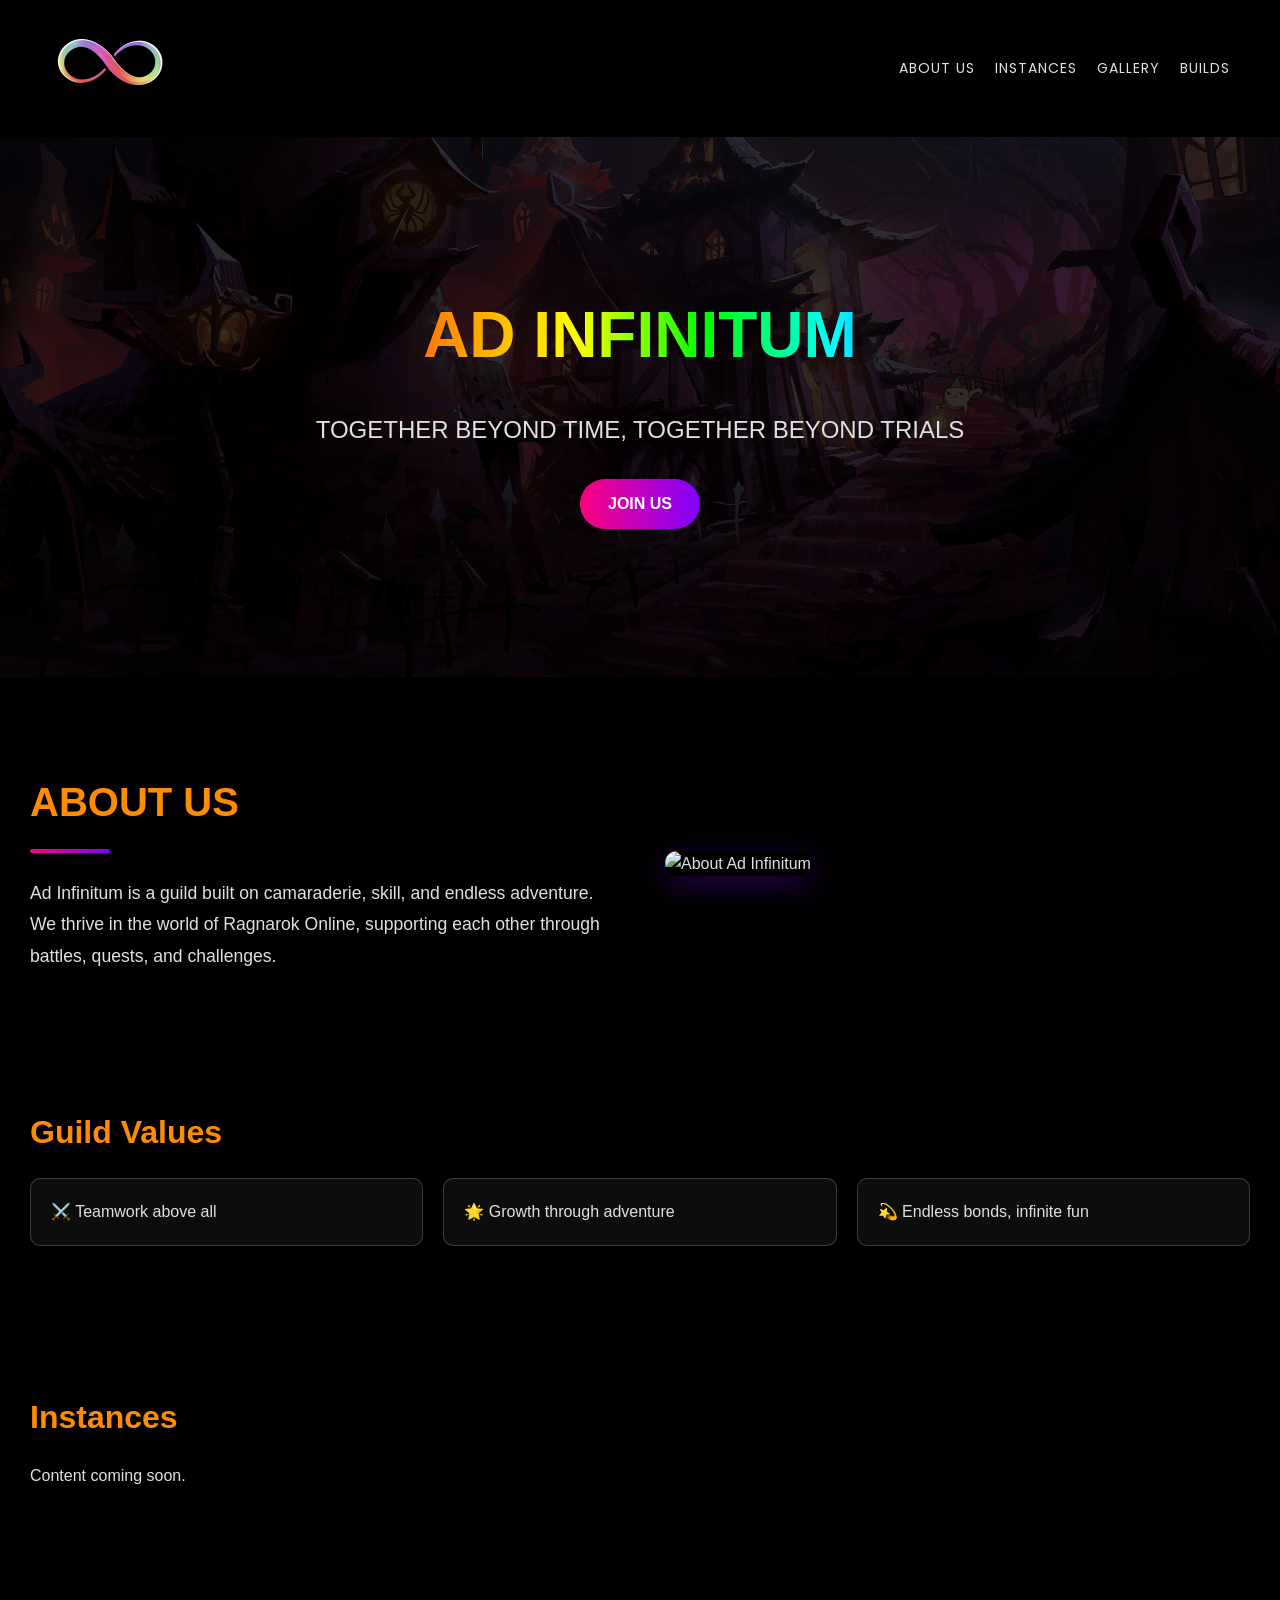
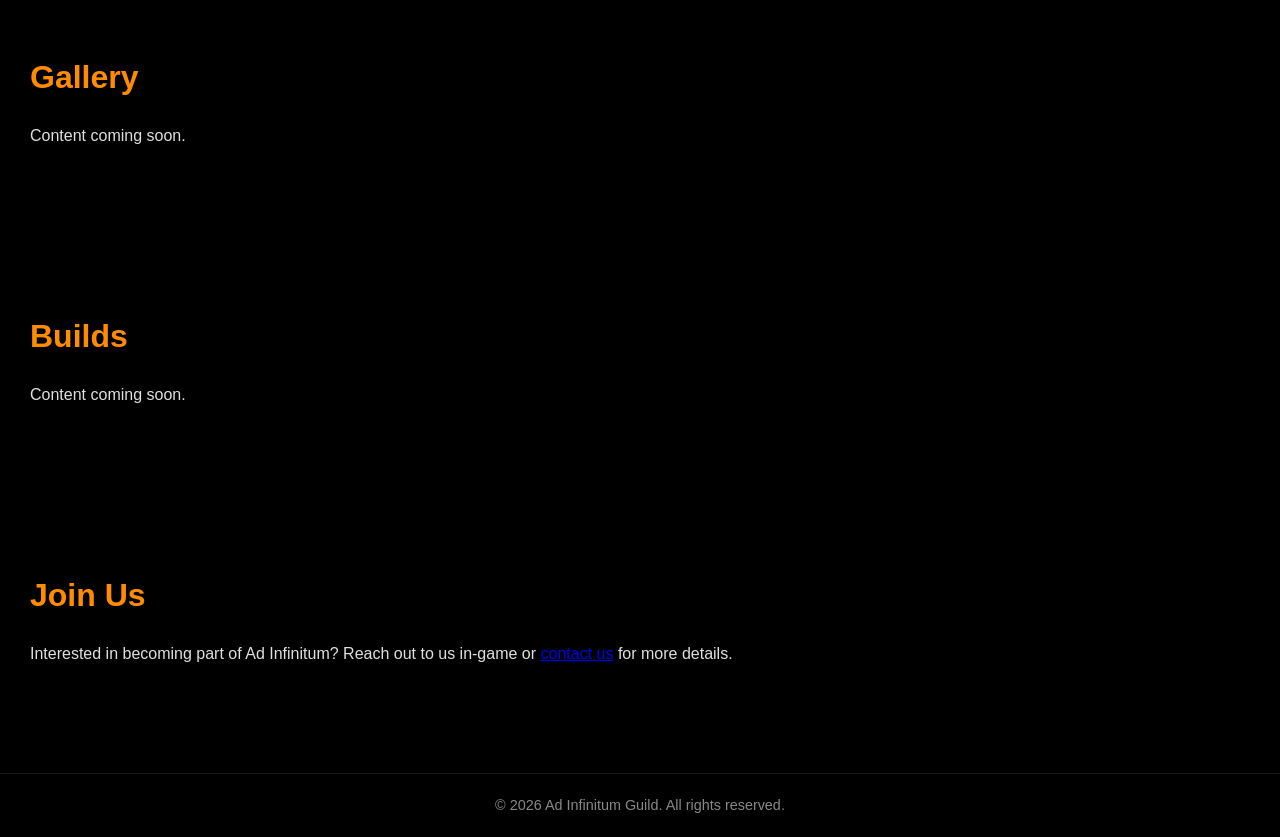
==== index.html @ fc683cec "Initialize Commit" ====
<!DOCTYPE html>
<html lang="en">
<head>
  <meta charset="UTF-8">
  <title>Ad Infinitum Guild</title>
  <link rel="preconnect" href="https://fonts.googleapis.com">
  <link rel="preconnect" href="https://fonts.gstatic.com" crossorigin>
  <link href="https://fonts.googleapis.com/css2?family=Poppins:wght@400;600&display=swap" rel="stylesheet">
  <link rel="stylesheet" href="styles.css">
</head>
<body>
  <!-- Header -->
  <header class="site-header">
    <a href="index.html"><img src="assets/logo.gif" alt="Ad Infinitum Logo" class="header-logo"></a>
    <nav class="main-nav">
      <a href="#about">About Us</a>
      <a href="#instances">Instances</a>
      <a href="#gallery">Gallery</a>
      <a href="#builds">Builds</a>
    </nav>
  </header>

  <!-- Hero Section -->
  <section class="hero">
    <div class="hero-content">
      <h1>Ad Infinitum</h1>
      <p class="tagline">Together Beyond Time, Together Beyond Trials</p>
      <div class="hero-buttons">
        <a href="https://discord.gg/MQvKzYFnny" class="btn primary" target="_blank" rel="noopener noreferrer">JOIN US</a>
      </div>
    </div>
  </section>

  <!-- About Section -->
  <main id="about">
    <section class="about-section">
      <div class="about-content">
        <div class="about-text">
          <h2>About Us</h2>
          <div class="divider"></div>
          <p>
            Ad Infinitum is a guild built on camaraderie, skill, and endless adventure. 
            We thrive in the world of Ragnarok Online, supporting each other through 
            battles, quests, and challenges.
          </p>
        </div>
        <div class="about-image">
          <img src="assets/about.jpg" alt="About Ad Infinitum">
        </div>
      </div>
    </section>

    <!-- Values Section -->
    <section>
      <h2>Guild Values</h2>
      <div class="cards">
        <div class="card">⚔️ Teamwork above all</div>
        <div class="card">🌟 Growth through adventure</div>
        <div class="card">💫 Endless bonds, infinite fun</div>
      </div>
    </section>

    <!-- Instances Section -->
    <section id="instances">
      <h2>Instances</h2>
      <p>Content coming soon.</p>
    </section>

    <!-- Gallery Section -->
    <section id="gallery">
      <h2>Gallery</h2>
      <p>Content coming soon.</p>
    </section>

    <!-- Builds Section -->
    <section id="builds">
      <h2>Builds</h2>
      <p>Content coming soon.</p>
    </section>

    <!-- Join Section -->
    <section id="join">
      <h2>Join Us</h2>
      <p>
        Interested in becoming part of Ad Infinitum? 
        Reach out to us in-game or <a href="#">contact us</a> for more details.
      </p>
    </section>
  </main>

  <!-- Footer -->
  <footer>
    © 2026 Ad Infinitum Guild. All rights reserved.
  </footer>
</body>
</html>
---- styles.css ----
/* Base */
body {
  margin: 0;
  font-family: 'Segoe UI', Roboto, Arial, sans-serif;
  background-color: #000000;
  color: #e0e0e0;
  line-height: 1.6;
}

/* Header */
.site-header {
  background-color: #000000;
  display: flex;
  justify-content: space-between;
  align-items: center;
  padding: 5px 50px;
}

.header-logo {
  width: 120px;
  height: auto;
}

.main-nav {
  display: flex;
  gap: 20px;
}

.main-nav a {
  color: #e0e0e0;
  text-decoration: none;
  font-size: 14px;
  font-family: 'Poppins', sans-serif;
  text-transform: uppercase;
  letter-spacing: 1px;
}

.main-nav a:hover {
  color: #ffd700;
}

/* Hero Section */
.hero {
  position: relative;
  width: 100%;
  height: 60vh; /* full screen height */
  background: url('assets/hero-bg.jpg') no-repeat center center/cover; /* replace with your image */
  display: flex;
  align-items: center;
  justify-content: center;
  text-align: center;
  overflow: hidden;
}

/* Overlay with opacity */
.hero::before {
  content: "";
  position: absolute;
  inset: 0;
  background: rgba(0, 0, 0, 0.8); /* black overlay with 60% opacity */
  z-index: 0;;
}

.hero-content {
  position: relative;
  z-index: 1; /* ensures text sits above overlay */
  color: #fff;
}

.hero h1 {
  font-size: 4em;
  background: linear-gradient(90deg, #ff0080, #ff8c00, #ffff00, #00ff00, #00ffff, #8000ff);
  background-clip: text;
  -webkit-background-clip: text;
  -webkit-text-fill-color: transparent;
  color: transparent;
  margin: 0 0 20px;
  text-transform: uppercase;
}

.tagline {
  font-size: 1.5em;
  margin-bottom: 30px;
  text-transform: uppercase;
  color: #e0e0e0;
}

/* Hero Buttons */
.hero-buttons {
  display: flex;
  gap: 20px;
  justify-content: center;
}

.btn {
  padding: 12px 28px;
  border-radius: 30px;
  text-decoration: none;
  font-weight: bold;
  transition: transform 0.2s ease, box-shadow 0.2s ease;
}

.btn.primary {
  background: linear-gradient(90deg, #ff0080, #8000ff);
  color: #fff;
}

.btn.secondary {
  background: rgba(255,255,255,0.1);
  border: 1px solid rgba(255,255,255,0.3);
  color: #fff;
}

.btn:hover {
  transform: translateY(-3px);
  box-shadow: 0 6px 20px rgba(128,0,255,0.5);
}


.btn {
  padding: 12px 28px;
  border-radius: 30px;
  text-decoration: none;
  font-weight: bold;
  transition: transform 0.2s ease, box-shadow 0.2s ease;
}

.btn.primary {
  background: linear-gradient(90deg, #ff0080, #8000ff);
  color: #fff;
}

.btn.secondary {
  background: rgba(255,255,255,0.1);
  border: 1px solid rgba(255,255,255,0.3);
  color: #fff;
}

.btn:hover {
  transform: translateY(-3px);
  box-shadow: 0 6px 20px rgba(128,0,255,0.5);
}

/* Sections */
main section {
  max-width: 1400px;
  margin: 60px auto;
  padding: 30px;
}

h2 {
  font-size: 2em;
  margin-bottom: 20px;
  color: #ff8c00;
}

/* About Section - Two Column Layout */
.about-section {
  max-width: 1400px;
  margin: 60px auto;
  padding: 0 30px;
}

.about-content {
  display: flex;
  align-items: center;
  gap: 50px;
}

.about-text {
  flex: 1;
}

.about-text h2 {
  font-size: 2.5em;
  margin-bottom: 15px;
  color: #ff8c00;
  text-transform: uppercase;
}

.divider {
  width: 80px;
  height: 4px;
  background: linear-gradient(90deg, #ff0080, #8000ff);
  margin-bottom: 25px;
  border-radius: 2px;
}

.about-text p {
  font-size: 1.1em;
  line-height: 1.8;
  color: #e0e0e0;
}

.about-image {
  flex: 1;
}

.about-image img {
  width: 100%;
  border-radius: 12px;
  box-shadow: 0 8px 30px rgba(128, 0, 255, 0.3);
}

/* Cards */
.cards {
  display: flex;
  gap: 20px;
  flex-wrap: wrap;
  justify-content: center;
}

.card {
  flex: 1 1 250px;
  background: rgba(255, 255, 255, 0.05);
  padding: 20px;
  border-radius: 10px;
  border: 1px solid rgba(255,255,255,0.2);
  backdrop-filter: blur(8px);
  -webkit-backdrop-filter: blur(8px);
  transition: transform 0.2s ease, background-color 0.2s ease;
}

.card:hover {
  transform: translateY(-5px);
  background: rgba(255,255,255,0.1);
}

/* Footer */
footer {
  text-align: center;
  padding: 20px;
  font-size: 0.9em;
  color: #888;
  background-color: #000000;
  border-top: 1px solid rgba(255,255,255,0.1);
}
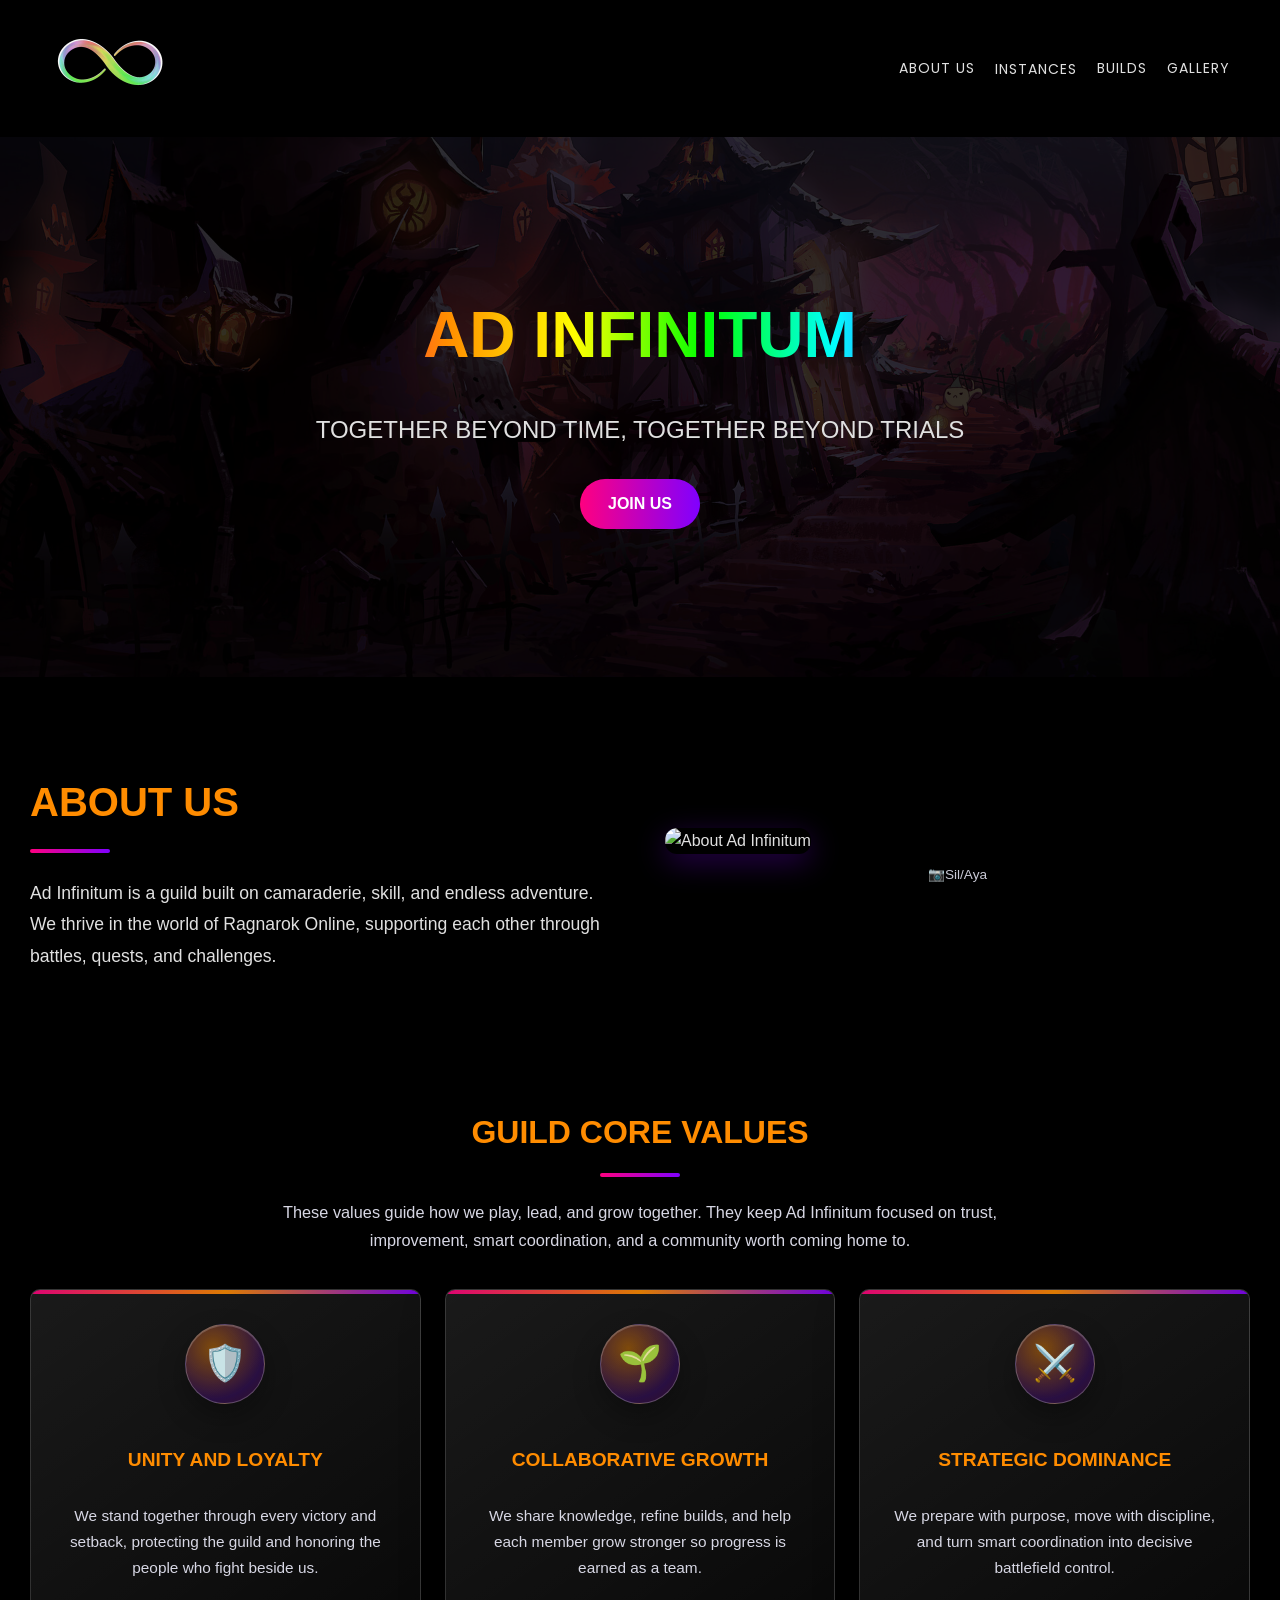
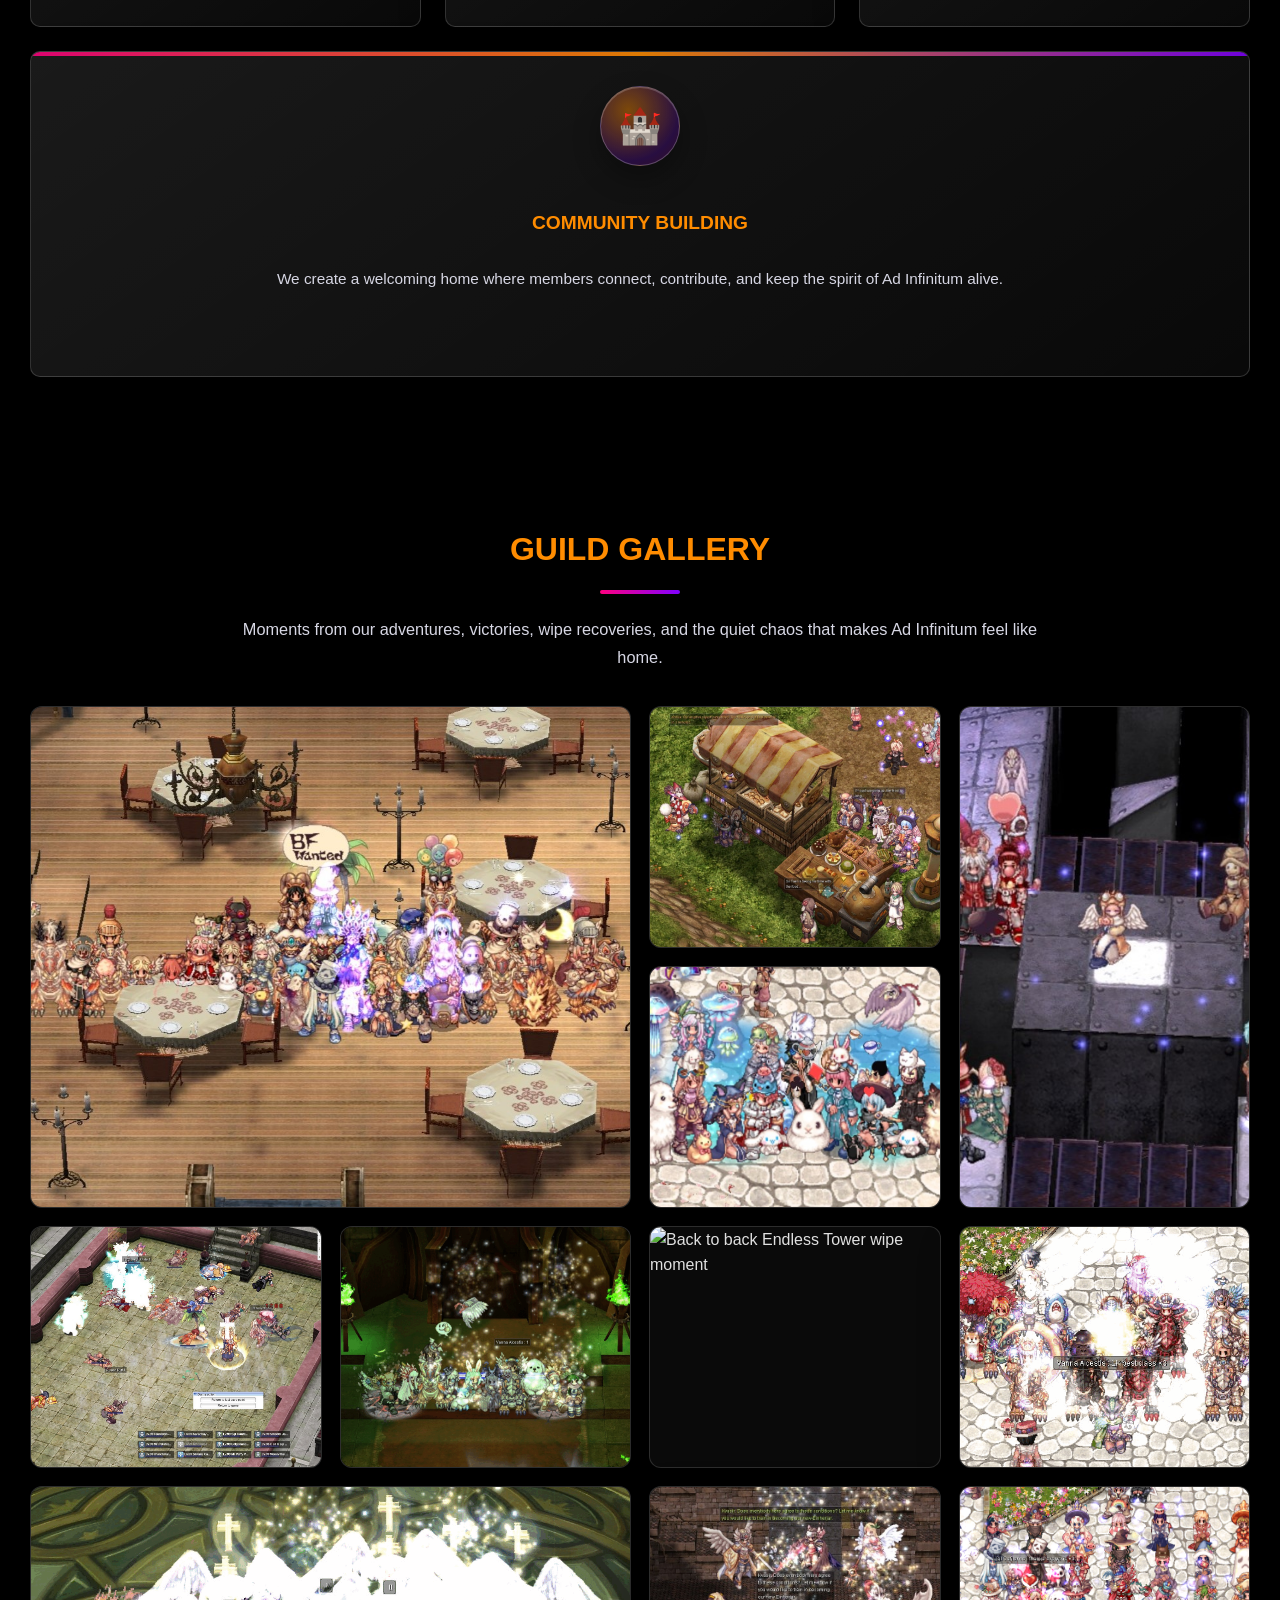
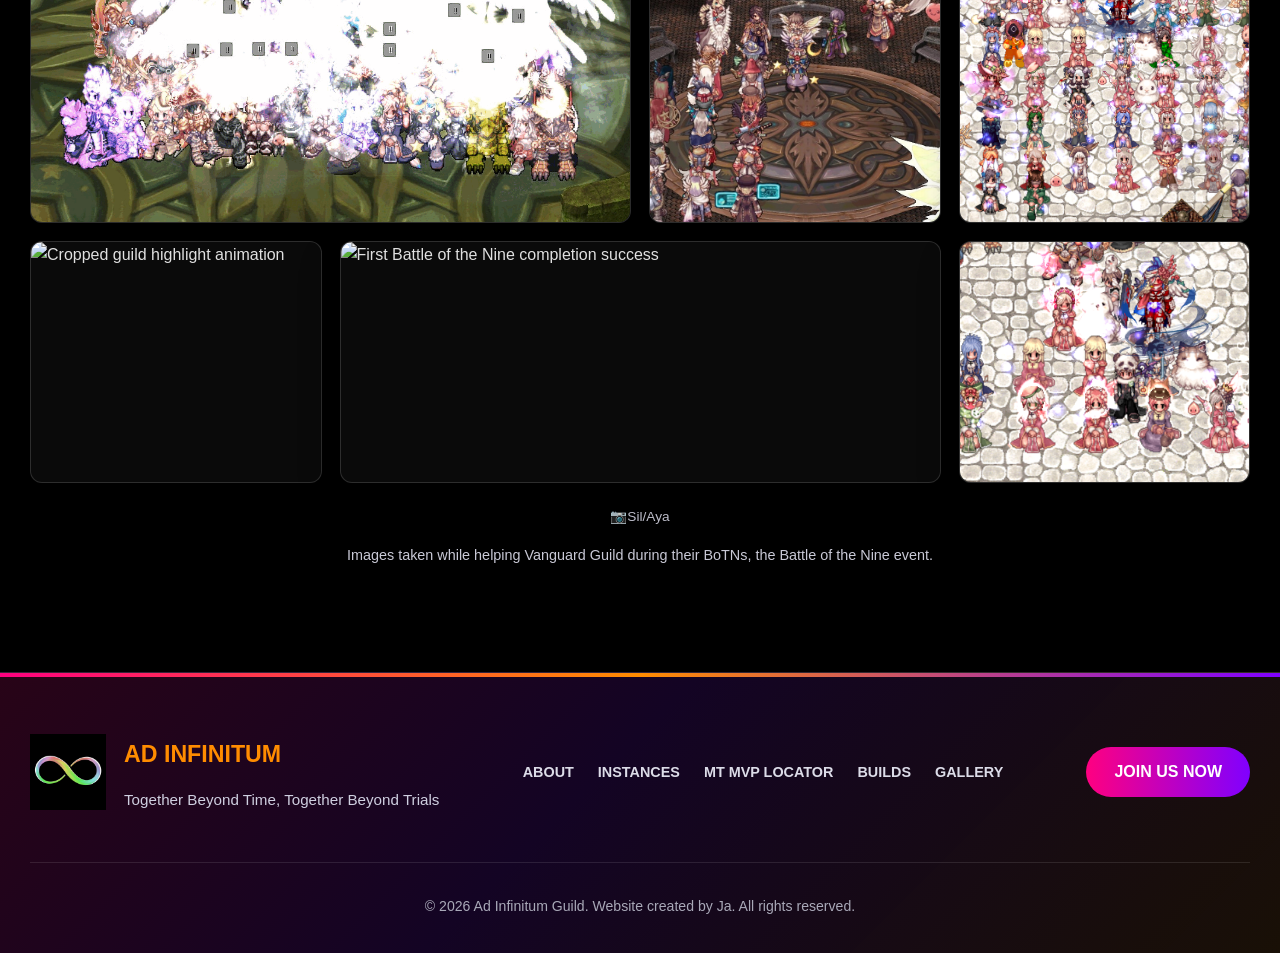
==== commit 3f67d924: "Add Mystic Tower MVP Locator page and enhance navigation styles - Created a new HTML file for the My" ====
--- a/index.html
+++ b/index.html
@@ -14,9 +14,14 @@
     <a href="index.html"><img src="assets/logo.gif" alt="Ad Infinitum Logo" class="header-logo"></a>
     <nav class="main-nav">
       <a href="#about">About Us</a>
-      <a href="#instances">Instances</a>
+      <div class="nav-dropdown">
+        <a href="instances.html">Instances</a>
+        <div class="submenu">
+          <a href="mt-mvp-locator.html">MT MVP Locator</a>
+        </div>
+      </div>
+      <a href="builds.html">Builds</a>
       <a href="#gallery">Gallery</a>
-      <a href="#builds">Builds</a>
     </nav>
   </header>
 
@@ -45,52 +50,196 @@
           </p>
         </div>
         <div class="about-image">
-          <img src="assets/about.jpg" alt="About Ad Infinitum">
+          <img src="assets/about-img.gif" alt="About Ad Infinitum">
+          <p class="about-credit">📷Sil/Aya</p>
         </div>
       </div>
     </section>
 
     <!-- Values Section -->
-    <section>
-      <h2>Guild Values</h2>
-      <div class="cards">
-        <div class="card">⚔️ Teamwork above all</div>
-        <div class="card">🌟 Growth through adventure</div>
-        <div class="card">💫 Endless bonds, infinite fun</div>
+    <section class="values-section">
+      <h2>Guild Core Values</h2>
+      <div class="divider values-divider"></div>
+      <p class="values-intro">
+        These values guide how we play, lead, and grow together. They keep Ad Infinitum focused on trust, improvement, smart coordination, and a community worth coming home to.
+      </p>
+      <div class="cards value-cards">
+        <article class="card value-card">
+          <div class="value-icon" aria-hidden="true">🛡️</div>
+          <h3>Unity and Loyalty</h3>
+          <p>We stand together through every victory and setback, protecting the guild and honoring the people who fight beside us.</p>
+        </article>
+        <article class="card value-card">
+          <div class="value-icon" aria-hidden="true">🌱</div>
+          <h3>Collaborative Growth</h3>
+          <p>We share knowledge, refine builds, and help each member grow stronger so progress is earned as a team.</p>
+        </article>
+        <article class="card value-card">
+          <div class="value-icon" aria-hidden="true">⚔️</div>
+          <h3>Strategic Dominance</h3>
+          <p>We prepare with purpose, move with discipline, and turn smart coordination into decisive battlefield control.</p>
+        </article>
+        <article class="card value-card">
+          <div class="value-icon" aria-hidden="true">🏰</div>
+          <h3>Community Building</h3>
+          <p>We create a welcoming home where members connect, contribute, and keep the spirit of Ad Infinitum alive.</p>
+        </article>
       </div>
     </section>
 
-    <!-- Instances Section -->
-    <section id="instances">
-      <h2>Instances</h2>
-      <p>Content coming soon.</p>
-    </section>
-
     <!-- Gallery Section -->
-    <section id="gallery">
-      <h2>Gallery</h2>
-      <p>Content coming soon.</p>
-    </section>
-
-    <!-- Builds Section -->
-    <section id="builds">
-      <h2>Builds</h2>
-      <p>Content coming soon.</p>
-    </section>
-
-    <!-- Join Section -->
-    <section id="join">
-      <h2>Join Us</h2>
-      <p>
-        Interested in becoming part of Ad Infinitum? 
-        Reach out to us in-game or <a href="#">contact us</a> for more details.
-      </p>
+    <section id="gallery" class="gallery-section">
+      <div class="gallery-header">
+        <h2>Guild Gallery</h2>
+        <div class="divider gallery-divider"></div>
+        <p>
+          Moments from our adventures, victories, wipe recoveries, and the quiet chaos that makes Ad Infinitum feel like home.
+        </p>
+      </div>
+
+      <div class="gallery-grid">
+        <figure class="gallery-item gallery-featured">
+          <img src="assets/gallery/Vanguard_Oblivion_Gauntlet_16_Aug_2025.jpg" alt="Ad Infinitum members gathered for Vanguard Oblivion Gauntlet">
+        </figure>
+        <figure class="gallery-item">
+          <img src="assets/gallery/shady_bets_with_cow.jpg" alt="Guild members making shady bets with a cow">
+        </figure>
+        <figure class="gallery-item gallery-tall">
+          <img src="assets/gallery/screenTalonTales7008_the_calm_before_the_storm.jpg" alt="The calm before the storm guild moment">
+        </figure>
+        <figure class="gallery-item">
+          <img src="assets/gallery/Leaf_floof_parade.jpg" alt="Leaf floof parade with guild members">
+        </figure>
+        <figure class="gallery-item">
+          <img src="assets/gallery/Last_HP_standing.jpg" alt="Last high priest standing after battle">
+        </figure>
+        <figure class="gallery-item">
+          <img src="assets/gallery/Chris_Wipe_ET_LK_SG_final.gif" alt="Endless Tower wipe recovery moment">
+        </figure>
+        <figure class="gallery-item">
+          <img src="assets/gallery/Chris_Wipe_ET_b2b_Athy.gif" alt="Back to back Endless Tower wipe moment">
+        </figure>
+        <figure class="gallery-item gallery-wide">
+          <img src="assets/gallery/BOTN_WoV_Kara_Sep_2025.gif" alt="Battle of the Nine and War of Valkyrie guild highlight">
+        </figure>
+        <figure class="gallery-item">
+          <img src="assets/gallery/5th_part_LK_best_class_pront_last_part.gif" alt="Lord Knight guild highlight in Prontera">
+        </figure>
+        <figure class="gallery-item">
+          <img src="assets/gallery/2nd_BoV_Ceremony.jpg" alt="Second Battle of Valkyrie ceremony">
+        </figure>
+        <figure class="gallery-item">
+          <img src="assets/gallery/20.png" alt="Guild screenshot from the gallery">
+        </figure>
+        <figure class="gallery-item">
+          <img src="assets/gallery/1_cropped_further.gif" alt="Cropped guild highlight animation">
+        </figure>
+        <figure class="gallery-item gallery-wide">
+          <img src="assets/gallery/1st_BOTN_2_cropped_completion_success_optimized.gif" alt="First Battle of the Nine completion success">
+        </figure>
+        <figure class="gallery-item">
+          <img src="assets/gallery/1.png" alt="Guild screenshot from Ad Infinitum">
+        </figure>
+      </div>
+      <div class="gallery-credit">
+        <p>📷Sil/Aya</p>
+        <p>Images taken while helping Vanguard Guild during their BoTNs, the Battle of the Nine event.</p>
+      </div>
     </section>
   </main>
 
   <!-- Footer -->
-  <footer>
-    © 2026 Ad Infinitum Guild. All rights reserved.
+  <footer class="site-footer">
+    <div class="footer-content">
+      <div class="footer-brand">
+        <img src="assets/logo.gif" alt="Ad Infinitum Logo" class="footer-logo">
+        <div>
+          <h2>Ad Infinitum</h2>
+          <p>Together Beyond Time, Together Beyond Trials</p>
+        </div>
+      </div>
+
+      <nav class="footer-nav" aria-label="Footer navigation">
+        <a href="#about">About</a>
+        <a href="instances.html">Instances</a>
+        <a href="mt-mvp-locator.html">MT MVP Locator</a>
+        <a href="builds.html">Builds</a>
+        <a href="#gallery">Gallery</a>
+      </nav>
+
+      <a href="https://discord.gg/MQvKzYFnny" class="btn primary footer-cta" target="_blank" rel="noopener noreferrer">JOIN US NOW</a>
+    </div>
+
+    <div class="footer-bottom">
+      <p>© 2026 Ad Infinitum Guild. Website created by Ja. All rights reserved.</p>
+    </div>
   </footer>
+
+  <div class="lightbox" id="gallery-lightbox" aria-hidden="true" aria-modal="true" role="dialog" aria-label="Gallery image preview">
+    <button class="lightbox-close" type="button" aria-label="Close image preview">&times;</button>
+    <div class="lightbox-content">
+      <img src="" alt="" class="lightbox-image">
+      <p class="lightbox-caption"></p>
+    </div>
+  </div>
+
+  <script>
+    const galleryItems = document.querySelectorAll('.gallery-item');
+    const lightbox = document.querySelector('#gallery-lightbox');
+    const lightboxImage = lightbox.querySelector('.lightbox-image');
+    const lightboxCaption = lightbox.querySelector('.lightbox-caption');
+    const lightboxClose = lightbox.querySelector('.lightbox-close');
+    let activeGalleryItem = null;
+
+    function openLightbox(image, item) {
+      activeGalleryItem = item;
+      lightboxImage.src = image.src;
+      lightboxImage.alt = image.alt;
+      lightboxCaption.textContent = image.alt;
+      lightbox.classList.add('is-open');
+      lightbox.setAttribute('aria-hidden', 'false');
+      document.body.classList.add('lightbox-open');
+      lightboxClose.focus();
+    }
+
+    function closeLightbox() {
+      lightbox.classList.remove('is-open');
+      lightbox.setAttribute('aria-hidden', 'true');
+      document.body.classList.remove('lightbox-open');
+      lightboxImage.src = '';
+      lightboxCaption.textContent = '';
+      if (activeGalleryItem) {
+        activeGalleryItem.focus();
+      }
+    }
+
+    galleryItems.forEach((item) => {
+      const image = item.querySelector('img');
+      item.setAttribute('tabindex', '0');
+      item.setAttribute('role', 'button');
+      item.setAttribute('aria-label', `Open image preview: ${image.alt}`);
+
+      item.addEventListener('click', () => openLightbox(image, item));
+      item.addEventListener('keydown', (event) => {
+        if (event.key === 'Enter' || event.key === ' ') {
+          event.preventDefault();
+          openLightbox(image, item);
+        }
+      });
+    });
+
+    lightboxClose.addEventListener('click', closeLightbox);
+    lightbox.addEventListener('click', (event) => {
+      if (event.target === lightbox) {
+        closeLightbox();
+      }
+    });
+
+    document.addEventListener('keydown', (event) => {
+      if (event.key === 'Escape' && lightbox.classList.contains('is-open')) {
+        closeLightbox();
+      }
+    });
+  </script>
 </body>
 </html>
--- a/styles.css
+++ b/styles.css
@@ -23,6 +23,7 @@
 
 .main-nav {
   display: flex;
+  align-items: center;
   gap: 20px;
 }
 
@@ -37,6 +38,46 @@
 
 .main-nav a:hover {
   color: #ffd700;
+}
+
+.nav-dropdown {
+  position: relative;
+  padding: 18px 0;
+}
+
+.submenu {
+  position: absolute;
+  top: 100%;
+  left: 50%;
+  z-index: 10;
+  min-width: 210px;
+  padding: 10px;
+  border: 1px solid rgba(255, 255, 255, 0.14);
+  border-radius: 10px;
+  background: rgba(5, 5, 8, 0.95);
+  box-shadow: 0 18px 45px rgba(0, 0, 0, 0.42);
+  opacity: 0;
+  pointer-events: none;
+  transform: translate(-50%, 8px);
+  transition: opacity 0.2s ease, transform 0.2s ease;
+}
+
+.submenu a {
+  display: block;
+  padding: 10px 12px;
+  border-radius: 8px;
+  white-space: nowrap;
+}
+
+.submenu a:hover {
+  background: rgba(255, 255, 255, 0.08);
+}
+
+.nav-dropdown:hover .submenu,
+.nav-dropdown:focus-within .submenu {
+  opacity: 1;
+  pointer-events: auto;
+  transform: translate(-50%, 0);
 }
 
 /* Hero Section */
@@ -200,6 +241,13 @@
   width: 100%;
   border-radius: 12px;
   box-shadow: 0 8px 30px rgba(128, 0, 255, 0.3);
+}
+
+.about-credit {
+  margin-top: 10px;
+  color: #c9c9d6;
+  font-size: 0.85em;
+  text-align: center;
 }
 
 /* Cards */
@@ -226,12 +274,917 @@
   background: rgba(255,255,255,0.1);
 }
 
+.values-section h2 {
+  margin-bottom: 15px;
+  text-align: center;
+  text-transform: uppercase;
+}
+
+.values-divider {
+  margin: 0 auto 22px;
+}
+
+.values-intro {
+  max-width: 760px;
+  margin: 0 auto 34px;
+  color: #d7d7e4;
+  font-size: 1.02em;
+  line-height: 1.7;
+  text-align: center;
+}
+
+.value-cards {
+  align-items: stretch;
+  gap: 24px;
+}
+
+.value-card {
+  position: relative;
+  overflow: hidden;
+  display: flex;
+  flex-direction: column;
+  align-items: center;
+  flex: 1 1 260px;
+  min-height: 260px;
+  padding: 34px 26px 30px;
+  text-align: center;
+  background: linear-gradient(145deg, rgba(255, 255, 255, 0.1), rgba(255, 255, 255, 0.035));
+  border-color: rgba(255, 255, 255, 0.16);
+  box-shadow: 0 18px 45px rgba(0, 0, 0, 0.26);
+}
+
+.value-card::before {
+  content: "";
+  position: absolute;
+  inset: 0 0 auto;
+  height: 4px;
+  background: linear-gradient(90deg, #ff0080, #ff8c00, #8000ff);
+  opacity: 0.85;
+}
+
+.value-card:hover {
+  border-color: rgba(255, 140, 0, 0.4);
+  box-shadow: 0 24px 55px rgba(128, 0, 255, 0.22);
+}
+
+.value-icon {
+  display: grid;
+  place-items: center;
+  width: 78px;
+  height: 78px;
+  margin-bottom: 22px;
+  border-radius: 50%;
+  background: radial-gradient(circle at 35% 30%, rgba(255, 140, 0, 0.45), rgba(128, 0, 255, 0.2) 68%, rgba(255, 0, 128, 0.14));
+  border: 1px solid rgba(255, 255, 255, 0.24);
+  box-shadow: 0 12px 28px rgba(0, 0, 0, 0.32), inset 0 1px 0 rgba(255, 255, 255, 0.18);
+  font-size: 2.2em;
+}
+
+.value-card h3 {
+  margin-bottom: 12px;
+  color: #ff8c00;
+  font-size: 1.2em;
+  letter-spacing: 0;
+  text-transform: uppercase;
+}
+
+.value-card p {
+  color: #d7d7e4;
+  font-size: 0.96em;
+  line-height: 1.7;
+}
+
+/* Interior Pages */
+.page-hero {
+  position: relative;
+  min-height: 44vh;
+  display: flex;
+  align-items: center;
+  justify-content: center;
+  padding: 120px 30px 70px;
+  overflow: hidden;
+  text-align: center;
+  background:
+    linear-gradient(rgba(0, 0, 0, 0.72), rgba(0, 0, 0, 0.82)),
+    url('assets/hero-bg.jpg') no-repeat center center/cover;
+}
+
+.page-hero-content {
+  position: relative;
+  z-index: 1;
+  max-width: 850px;
+}
+
+.page-hero h1 {
+  margin-bottom: 16px;
+  background: linear-gradient(90deg, #ff0080, #ff8c00, #8000ff);
+  background-clip: text;
+  -webkit-background-clip: text;
+  -webkit-text-fill-color: transparent;
+  color: transparent;
+  font-size: 3.5em;
+  text-transform: uppercase;
+}
+
+.page-hero p {
+  color: #e0e0e0;
+  font-size: 1.15em;
+  line-height: 1.7;
+}
+
+.compact-hero {
+  min-height: 22vh;
+  padding: 76px 30px 34px;
+}
+
+.compact-hero h1 {
+  font-size: 2.45em;
+}
+
+.page-section {
+  max-width: 1400px;
+  margin: 60px auto;
+  padding: 30px;
+}
+
+.section-heading {
+  max-width: 760px;
+  margin: 0 auto 34px;
+  text-align: center;
+}
+
+.section-heading h2 {
+  margin-bottom: 15px;
+  text-transform: uppercase;
+}
+
+.section-heading .divider {
+  margin: 0 auto 22px;
+}
+
+.section-heading p {
+  color: #d7d7e4;
+  font-size: 1.02em;
+  line-height: 1.7;
+}
+
+.feature-grid {
+  display: grid;
+  grid-template-columns: repeat(auto-fit, minmax(260px, 1fr));
+  gap: 24px;
+}
+
+.feature-card {
+  position: relative;
+  overflow: hidden;
+  min-height: 260px;
+  padding: 30px;
+  border: 1px solid rgba(255, 255, 255, 0.16);
+  border-radius: 12px;
+  background: linear-gradient(145deg, rgba(255, 255, 255, 0.1), rgba(255, 255, 255, 0.035));
+  box-shadow: 0 18px 45px rgba(0, 0, 0, 0.26);
+}
+
+.feature-card::before {
+  content: "";
+  position: absolute;
+  inset: 0 0 auto;
+  height: 4px;
+  background: linear-gradient(90deg, #ff0080, #ff8c00, #8000ff);
+}
+
+.feature-card h3 {
+  margin: 20px 0 12px;
+  color: #ff8c00;
+  font-size: 1.2em;
+  text-transform: uppercase;
+}
+
+.feature-card p {
+  color: #d7d7e4;
+  line-height: 1.7;
+}
+
+.feature-icon {
+  display: grid;
+  place-items: center;
+  width: 68px;
+  height: 68px;
+  border-radius: 50%;
+  background: radial-gradient(circle at 35% 30%, rgba(255, 140, 0, 0.45), rgba(128, 0, 255, 0.2) 68%, rgba(255, 0, 128, 0.14));
+  border: 1px solid rgba(255, 255, 255, 0.22);
+  font-size: 2em;
+}
+
+.instance-grid {
+  grid-template-columns: repeat(4, minmax(0, 1fr));
+}
+
+.instance-card {
+  min-height: 240px;
+}
+
+.instance-art {
+  display: grid;
+  place-items: center;
+  width: 100%;
+  min-height: 118px;
+  margin-bottom: 22px;
+  border-radius: 10px;
+  background:
+    radial-gradient(circle at 50% 28%, rgba(255, 140, 0, 0.2), transparent 42%),
+    linear-gradient(145deg, rgba(255, 255, 255, 0.08), rgba(255, 255, 255, 0.025));
+  border: 1px solid rgba(255, 255, 255, 0.14);
+}
+
+.instance-art img {
+  max-width: 112px;
+  max-height: 98px;
+  object-fit: contain;
+  image-rendering: auto;
+  filter: drop-shadow(0 14px 18px rgba(0, 0, 0, 0.48));
+}
+
+.instance-card .page-cta {
+  margin-top: 22px;
+  text-align: left;
+}
+
+.tool-panel {
+  display: grid;
+  grid-template-columns: minmax(0, 1.1fr) minmax(280px, 0.9fr);
+  gap: 28px;
+  align-items: stretch;
+}
+
+.locator-board,
+.locator-notes {
+  border: 1px solid rgba(255, 255, 255, 0.16);
+  border-radius: 12px;
+  background: linear-gradient(145deg, rgba(255, 255, 255, 0.1), rgba(255, 255, 255, 0.035));
+  box-shadow: 0 18px 45px rgba(0, 0, 0, 0.26);
+}
+
+.locator-board {
+  overflow: hidden;
+}
+
+.locator-row {
+  display: grid;
+  grid-template-columns: 1fr 1fr 1fr;
+  gap: 18px;
+  padding: 18px 22px;
+  border-bottom: 1px solid rgba(255, 255, 255, 0.1);
+}
+
+.locator-row:last-child {
+  border-bottom: 0;
+}
+
+.locator-row.header {
+  color: #ff8c00;
+  background: rgba(255, 255, 255, 0.06);
+  font-weight: 700;
+  text-transform: uppercase;
+}
+
+.status-pill {
+  display: inline-flex;
+  justify-content: center;
+  width: fit-content;
+  padding: 4px 10px;
+  border-radius: 999px;
+  color: #fff;
+  background: linear-gradient(90deg, #ff0080, #8000ff);
+  font-size: 0.85em;
+  font-weight: 700;
+}
+
+.locator-notes {
+  padding: 28px;
+}
+
+.locator-notes h2 {
+  margin-bottom: 14px;
+  text-transform: uppercase;
+}
+
+.locator-notes p,
+.locator-notes li {
+  color: #d7d7e4;
+  line-height: 1.7;
+}
+
+.locator-notes ul {
+  margin: 18px 0 0 18px;
+}
+
+.page-cta {
+  margin-top: 28px;
+  text-align: center;
+}
+
+/* MT MVP Locator */
+.mt-locator-section {
+  max-width: 1500px;
+  margin-top: 34px;
+}
+
+.mt-locator-logo {
+  display: block;
+  width: 120px;
+  height: auto;
+  margin: 0 auto 18px;
+}
+
+.mt-source-credit {
+  position: relative;
+  margin: 24px auto 0;
+  color: #c9c9d6;
+  font-size: 0.9em;
+  line-height: 1.6;
+  text-align: center;
+}
+
+.mt-tracker {
+  position: relative;
+  overflow: hidden;
+  padding: 28px;
+  border: 1px solid rgba(255, 255, 255, 0.16);
+  border-radius: 14px;
+  background:
+    linear-gradient(rgba(0, 0, 0, 0.72), rgba(0, 0, 0, 0.84)),
+    url('assets/mt-mvp-locator/background2.png') no-repeat center center/cover;
+  box-shadow: 0 24px 70px rgba(0, 0, 0, 0.38);
+}
+
+.mt-tracker::before {
+  content: "";
+  position: absolute;
+  inset: 0 0 auto;
+  height: 4px;
+  background: linear-gradient(90deg, #ff0080, #ff8c00, #8000ff);
+}
+
+.mt-controls {
+  position: relative;
+  display: grid;
+  grid-template-columns: repeat(6, minmax(0, 1fr));
+  gap: 18px;
+  justify-content: center;
+  justify-items: stretch;
+}
+
+.mt-fieldset {
+  box-sizing: border-box;
+  grid-column: span 2;
+  min-width: 0;
+}
+
+.mt-fieldset {
+  margin: 0;
+  padding: 18px;
+  border: 1px solid rgba(255, 255, 255, 0.16);
+  border-radius: 12px;
+  background: rgba(5, 5, 8, 0.72);
+  backdrop-filter: blur(6px);
+  -webkit-backdrop-filter: blur(6px);
+}
+
+.mt-fieldset legend {
+  padding: 0 8px;
+  color: #ff8c00;
+  font-size: 0.92em;
+  font-weight: 700;
+  text-transform: uppercase;
+}
+
+.mt-options {
+  display: grid;
+  gap: 10px;
+  margin-top: 8px;
+  min-width: 0;
+}
+
+.mt-options.two-column {
+  grid-template-columns: repeat(2, minmax(0, 1fr));
+}
+
+.mt-options.three-column {
+  grid-template-columns: repeat(3, minmax(0, 1fr));
+}
+
+.mt-options.compact {
+  grid-template-columns: repeat(2, minmax(0, 120px));
+}
+
+.mt-options label {
+  display: flex;
+  align-items: center;
+  gap: 8px;
+  min-width: 0;
+  padding: 10px 12px;
+  border: 1px solid rgba(255, 255, 255, 0.12);
+  border-radius: 9px;
+  color: #e8e8f2;
+  background: rgba(255, 255, 255, 0.055);
+  cursor: pointer;
+  font-size: 0.92em;
+  transition: border-color 0.2s ease, background-color 0.2s ease;
+}
+
+.mt-options label:hover {
+  border-color: rgba(255, 140, 0, 0.42);
+  background: rgba(255, 255, 255, 0.09);
+}
+
+.mt-options input {
+  accent-color: #ff0080;
+}
+
+.valkyrie-fieldset {
+  grid-column: 3 / span 4;
+}
+
+.lights-fieldset {
+  grid-column: 1 / span 2;
+}
+
+.valkyrie-options {
+  grid-template-columns: repeat(3, minmax(130px, 1fr));
+  gap: 12px;
+}
+
+.valkyrie-options label {
+  justify-content: center;
+  min-height: 48px;
+  padding: 12px 16px;
+  font-size: 0.96em;
+}
+
+.reginleif-result {
+  position: relative;
+  display: flex;
+  align-items: center;
+  justify-content: center;
+  gap: 14px;
+  max-width: 560px;
+  margin: 28px auto;
+  padding: 16px 20px;
+  border: 1px solid rgba(255, 255, 255, 0.16);
+  border-radius: 12px;
+  color: #ffffff;
+  background: rgba(5, 5, 8, 0.78);
+  box-shadow: 0 14px 35px rgba(0, 0, 0, 0.26);
+  text-align: center;
+  font-weight: 700;
+}
+
+.reginleif-result.prima {
+  transform: translateX(-18%);
+}
+
+.reginleif-result.hildr {
+  transform: translateX(18%);
+}
+
+.reginleif-result img {
+  width: 52px;
+  height: auto;
+}
+
+.mt-map-area {
+  position: relative;
+  display: grid;
+  grid-template-columns: repeat(2, minmax(280px, 1fr));
+  gap: 24px;
+}
+
+.mt-map-card {
+  padding: 18px;
+  border: 1px solid rgba(255, 255, 255, 0.16);
+  border-radius: 12px;
+  background: rgba(5, 5, 8, 0.78);
+  box-shadow: 0 18px 45px rgba(0, 0, 0, 0.3);
+}
+
+.mt-map-card h3 {
+  margin-bottom: 14px;
+  color: #ff8c00;
+  text-align: center;
+  text-transform: uppercase;
+}
+
+.mt-grid {
+  display: grid;
+  grid-template-columns: repeat(2, minmax(120px, 1fr));
+  gap: 10px;
+}
+
+.mt-cell {
+  display: flex;
+  align-items: center;
+  justify-content: center;
+  flex-wrap: wrap;
+  gap: 6px;
+  min-height: 132px;
+  padding: 10px;
+  border: 1px solid rgba(255, 255, 255, 0.12);
+  border-radius: 10px;
+  background: rgba(255, 255, 255, 0.07);
+}
+
+.mt-sprite {
+  width: auto;
+  height: 54px;
+  image-rendering: auto;
+}
+
+/* Gallery */
+.gallery-section {
+  max-width: 1500px;
+}
+
+.gallery-header {
+  max-width: 820px;
+  margin: 0 auto 34px;
+  text-align: center;
+}
+
+.gallery-header h2 {
+  margin-bottom: 15px;
+  text-transform: uppercase;
+}
+
+.gallery-divider {
+  margin: 0 auto 22px;
+}
+
+.gallery-header p {
+  color: #d7d7e4;
+  font-size: 1.02em;
+  line-height: 1.7;
+}
+
+.gallery-grid {
+  display: grid;
+  grid-template-columns: repeat(auto-fit, minmax(240px, 1fr));
+  grid-auto-flow: dense;
+  gap: 18px;
+}
+
+.gallery-item {
+  position: relative;
+  overflow: hidden;
+  min-height: 240px;
+  margin: 0;
+  border: 1px solid rgba(255, 255, 255, 0.14);
+  border-radius: 12px;
+  background: rgba(255, 255, 255, 0.04);
+  box-shadow: 0 18px 42px rgba(0, 0, 0, 0.28);
+  cursor: zoom-in;
+}
+
+.gallery-item::after {
+  content: "";
+  position: absolute;
+  inset: 0;
+  background: linear-gradient(180deg, transparent 55%, rgba(0, 0, 0, 0.44));
+  opacity: 0;
+  transition: opacity 0.25s ease;
+}
+
+.gallery-item img {
+  width: 100%;
+  height: 100%;
+  min-height: inherit;
+  display: block;
+  object-fit: cover;
+  transition: transform 0.35s ease, filter 0.35s ease;
+}
+
+.gallery-item:hover {
+  border-color: rgba(255, 140, 0, 0.42);
+}
+
+.gallery-item:hover::after {
+  opacity: 1;
+}
+
+.gallery-item:hover img {
+  filter: saturate(1.12) contrast(1.05);
+  transform: scale(1.04);
+}
+
+.gallery-item:focus-visible {
+  outline: 3px solid rgba(255, 140, 0, 0.75);
+  outline-offset: 4px;
+}
+
+.gallery-featured {
+  grid-column: span 2;
+  grid-row: span 2;
+  min-height: 500px;
+}
+
+.gallery-wide {
+  grid-column: span 2;
+}
+
+.gallery-tall {
+  grid-row: span 2;
+  min-height: 500px;
+}
+
+.gallery-credit {
+  max-width: 760px;
+  margin: 22px auto 0;
+  color: #c9c9d6;
+  font-size: 0.9em;
+  line-height: 1.7;
+  text-align: center;
+}
+
+.gallery-credit p:first-child {
+  margin-bottom: 4px;
+  font-size: 0.95em;
+}
+
+.lightbox-open {
+  overflow: hidden;
+}
+
+.lightbox {
+  position: fixed;
+  inset: 0;
+  z-index: 1000;
+  display: flex;
+  align-items: center;
+  justify-content: center;
+  padding: 36px;
+  background: rgba(0, 0, 0, 0.88);
+  opacity: 0;
+  pointer-events: none;
+  transition: opacity 0.22s ease;
+}
+
+.lightbox.is-open {
+  opacity: 1;
+  pointer-events: auto;
+}
+
+.lightbox-content {
+  max-width: min(1100px, 100%);
+  max-height: 90vh;
+  text-align: center;
+}
+
+.lightbox-image {
+  max-width: 100%;
+  max-height: 78vh;
+  border-radius: 12px;
+  border: 1px solid rgba(255, 255, 255, 0.18);
+  box-shadow: 0 28px 80px rgba(0, 0, 0, 0.55);
+  object-fit: contain;
+}
+
+.lightbox-caption {
+  max-width: 850px;
+  margin: 14px auto 0;
+  color: #e6e6f0;
+  font-size: 0.95em;
+  line-height: 1.6;
+}
+
+.lightbox-close {
+  position: absolute;
+  top: 20px;
+  right: 22px;
+  display: grid;
+  place-items: center;
+  width: 44px;
+  height: 44px;
+  border: 1px solid rgba(255, 255, 255, 0.22);
+  border-radius: 50%;
+  color: #ffffff;
+  background: rgba(255, 255, 255, 0.1);
+  cursor: pointer;
+  font-size: 2em;
+  line-height: 1;
+  transition: background-color 0.2s ease, transform 0.2s ease;
+}
+
+.lightbox-close:hover,
+.lightbox-close:focus-visible {
+  background: linear-gradient(90deg, #ff0080, #8000ff);
+  transform: scale(1.05);
+}
+
+@media (max-width: 640px) {
+  .gallery-grid {
+    grid-template-columns: 1fr;
+  }
+
+  .gallery-featured,
+  .gallery-wide,
+  .gallery-tall {
+    grid-column: span 1;
+    grid-row: span 1;
+    min-height: 260px;
+  }
+
+  .lightbox {
+    padding: 22px;
+  }
+
+  .lightbox-close {
+    top: 14px;
+    right: 14px;
+  }
+}
+
+@media (max-width: 820px) {
+  .site-header {
+    flex-direction: column;
+    padding: 10px 24px 16px;
+  }
+
+  .main-nav {
+    justify-content: center;
+    flex-wrap: wrap;
+  }
+
+  .nav-dropdown {
+    padding: 0;
+  }
+
+  .submenu {
+    left: 0;
+    transform: translate(0, 8px);
+  }
+
+  .nav-dropdown:hover .submenu,
+  .nav-dropdown:focus-within .submenu {
+    transform: translate(0, 0);
+  }
+
+  .page-hero h1 {
+    font-size: 2.4em;
+  }
+
+  .compact-hero h1 {
+    font-size: 2.1em;
+  }
+
+  .instance-grid {
+    grid-template-columns: repeat(2, minmax(0, 1fr));
+  }
+
+  .tool-panel {
+    grid-template-columns: 1fr;
+  }
+
+  .locator-row {
+    grid-template-columns: 1fr;
+    gap: 8px;
+  }
+
+  .mt-controls {
+    grid-template-columns: minmax(0, 1fr);
+  }
+
+  .mt-tracker {
+    padding: 18px;
+  }
+
+  .mt-options.two-column,
+  .mt-options.three-column,
+  .mt-options.compact,
+  .valkyrie-options {
+    grid-template-columns: 1fr;
+  }
+
+  .valkyrie-fieldset {
+    grid-column: auto;
+  }
+
+  .lights-fieldset {
+    grid-column: auto;
+  }
+
+  .reginleif-result.prima,
+  .reginleif-result.hildr {
+    transform: none;
+  }
+
+  .mt-map-area {
+    grid-template-columns: 1fr;
+  }
+}
+
+@media (max-width: 560px) {
+  .instance-grid {
+    grid-template-columns: 1fr;
+  }
+}
+
 /* Footer */
-footer {
-  text-align: center;
-  padding: 20px;
+.site-footer {
+  position: relative;
+  overflow: hidden;
+  padding: 44px 30px 22px;
+  color: #e8e8f2;
+  background:
+    linear-gradient(135deg, rgba(255, 0, 128, 0.14), rgba(128, 0, 255, 0.12) 45%, rgba(255, 140, 0, 0.08)),
+    #050506;
+  border-top: 1px solid rgba(255, 255, 255, 0.12);
+}
+
+.site-footer::before {
+  content: "";
+  position: absolute;
+  inset: 0 0 auto;
+  height: 4px;
+  background: linear-gradient(90deg, #ff0080, #ff8c00, #8000ff);
+}
+
+.footer-content {
+  position: relative;
+  display: flex;
+  align-items: center;
+  justify-content: space-between;
+  gap: 30px;
+  max-width: 1400px;
+  margin: 0 auto;
+}
+
+.footer-brand {
+  display: flex;
+  align-items: center;
+  gap: 18px;
+  min-width: 280px;
+}
+
+.footer-logo {
+  width: 76px;
+  height: auto;
+}
+
+.footer-brand h2 {
+  margin-bottom: 6px;
+  color: #ff8c00;
+  font-size: 1.45em;
+  text-transform: uppercase;
+}
+
+.footer-brand p {
+  color: #cfcfe0;
+  font-size: 0.95em;
+}
+
+.footer-nav {
+  display: flex;
+  justify-content: center;
+  gap: 24px;
+  flex-wrap: wrap;
+}
+
+.footer-nav a {
+  color: #dcdce8;
   font-size: 0.9em;
-  color: #888;
-  background-color: #000000;
-  border-top: 1px solid rgba(255,255,255,0.1);
-}
+  font-weight: 700;
+  text-decoration: none;
+  text-transform: uppercase;
+  transition: color 0.2s ease;
+}
+
+.footer-nav a:hover {
+  color: #ffd700;
+}
+
+.footer-cta {
+  white-space: nowrap;
+}
+
+.footer-bottom {
+  position: relative;
+  max-width: 1400px;
+  margin: 34px auto 0;
+  padding-top: 18px;
+  border-top: 1px solid rgba(255, 255, 255, 0.1);
+  color: #a9a9b8;
+  font-size: 0.88em;
+  text-align: center;
+}
+
+@media (max-width: 820px) {
+  .footer-content {
+    flex-direction: column;
+    text-align: center;
+  }
+
+  .footer-brand {
+    flex-direction: column;
+    min-width: 0;
+  }
+}
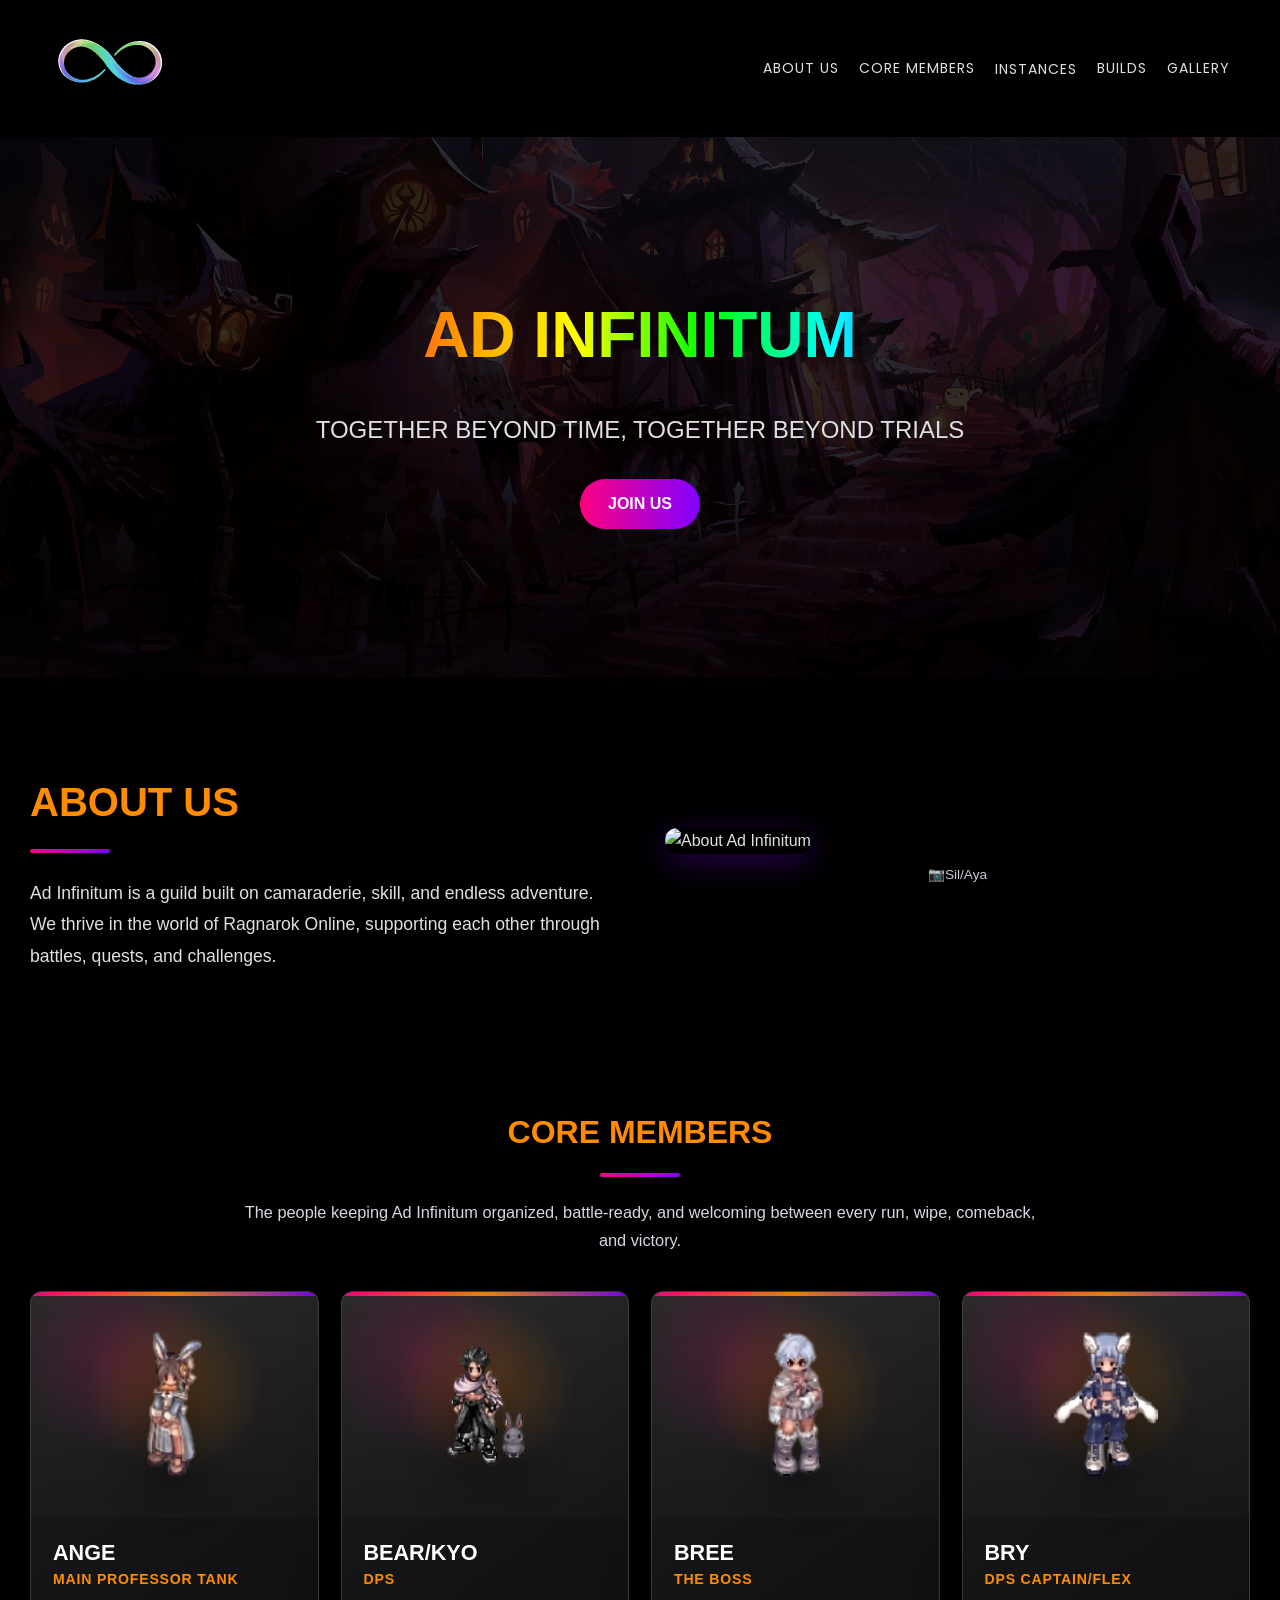
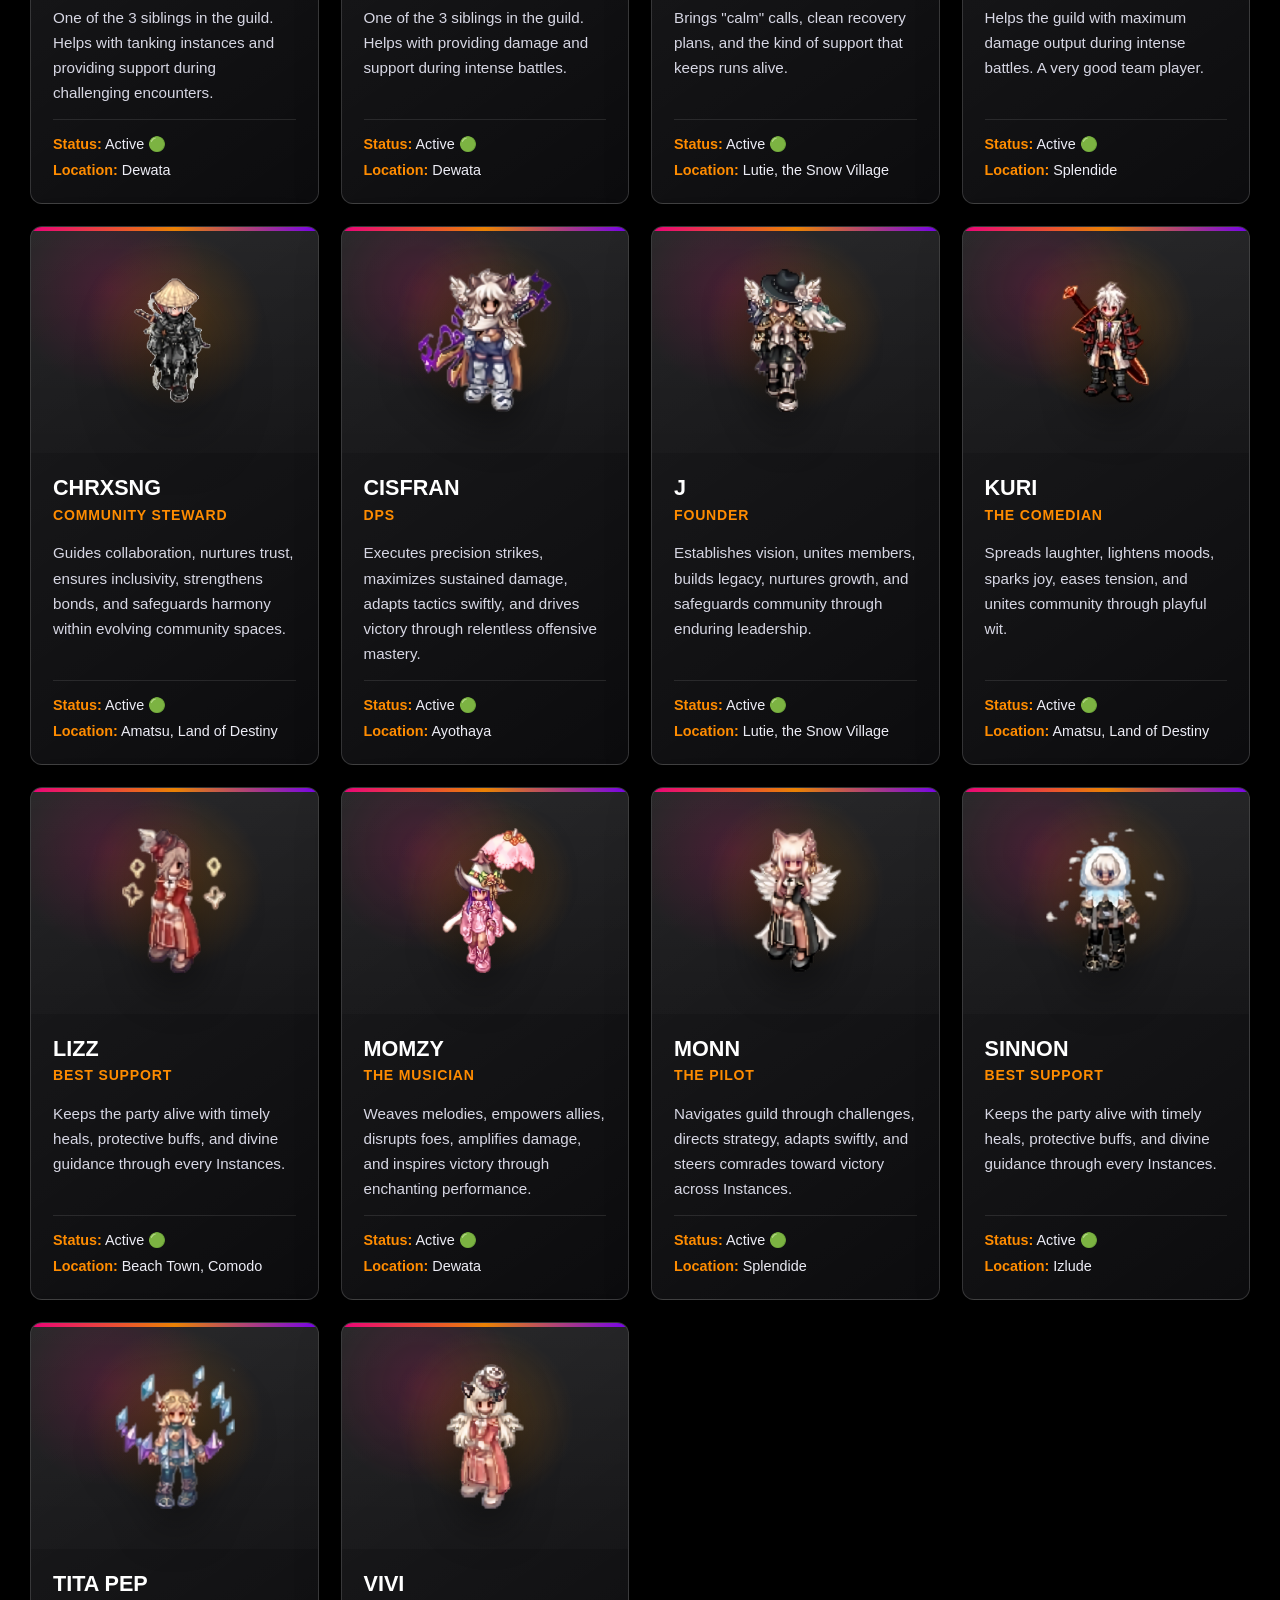
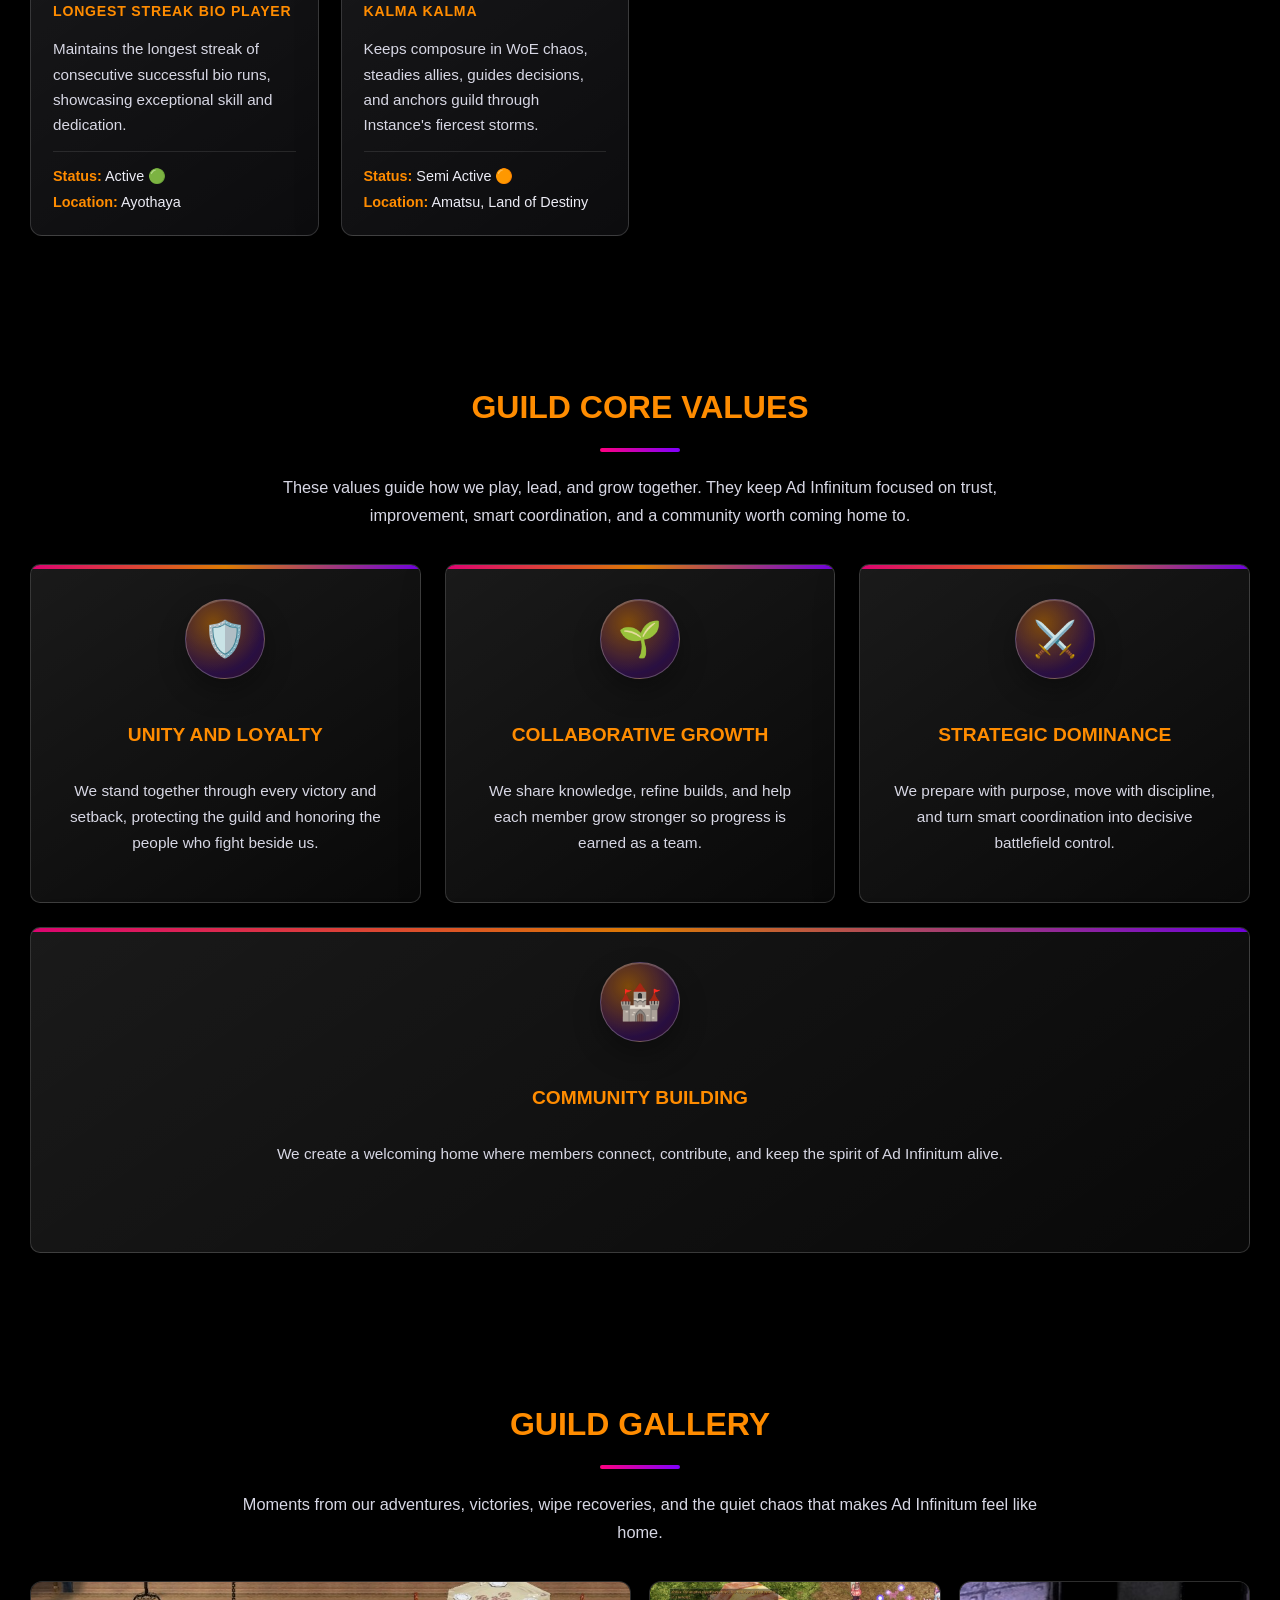
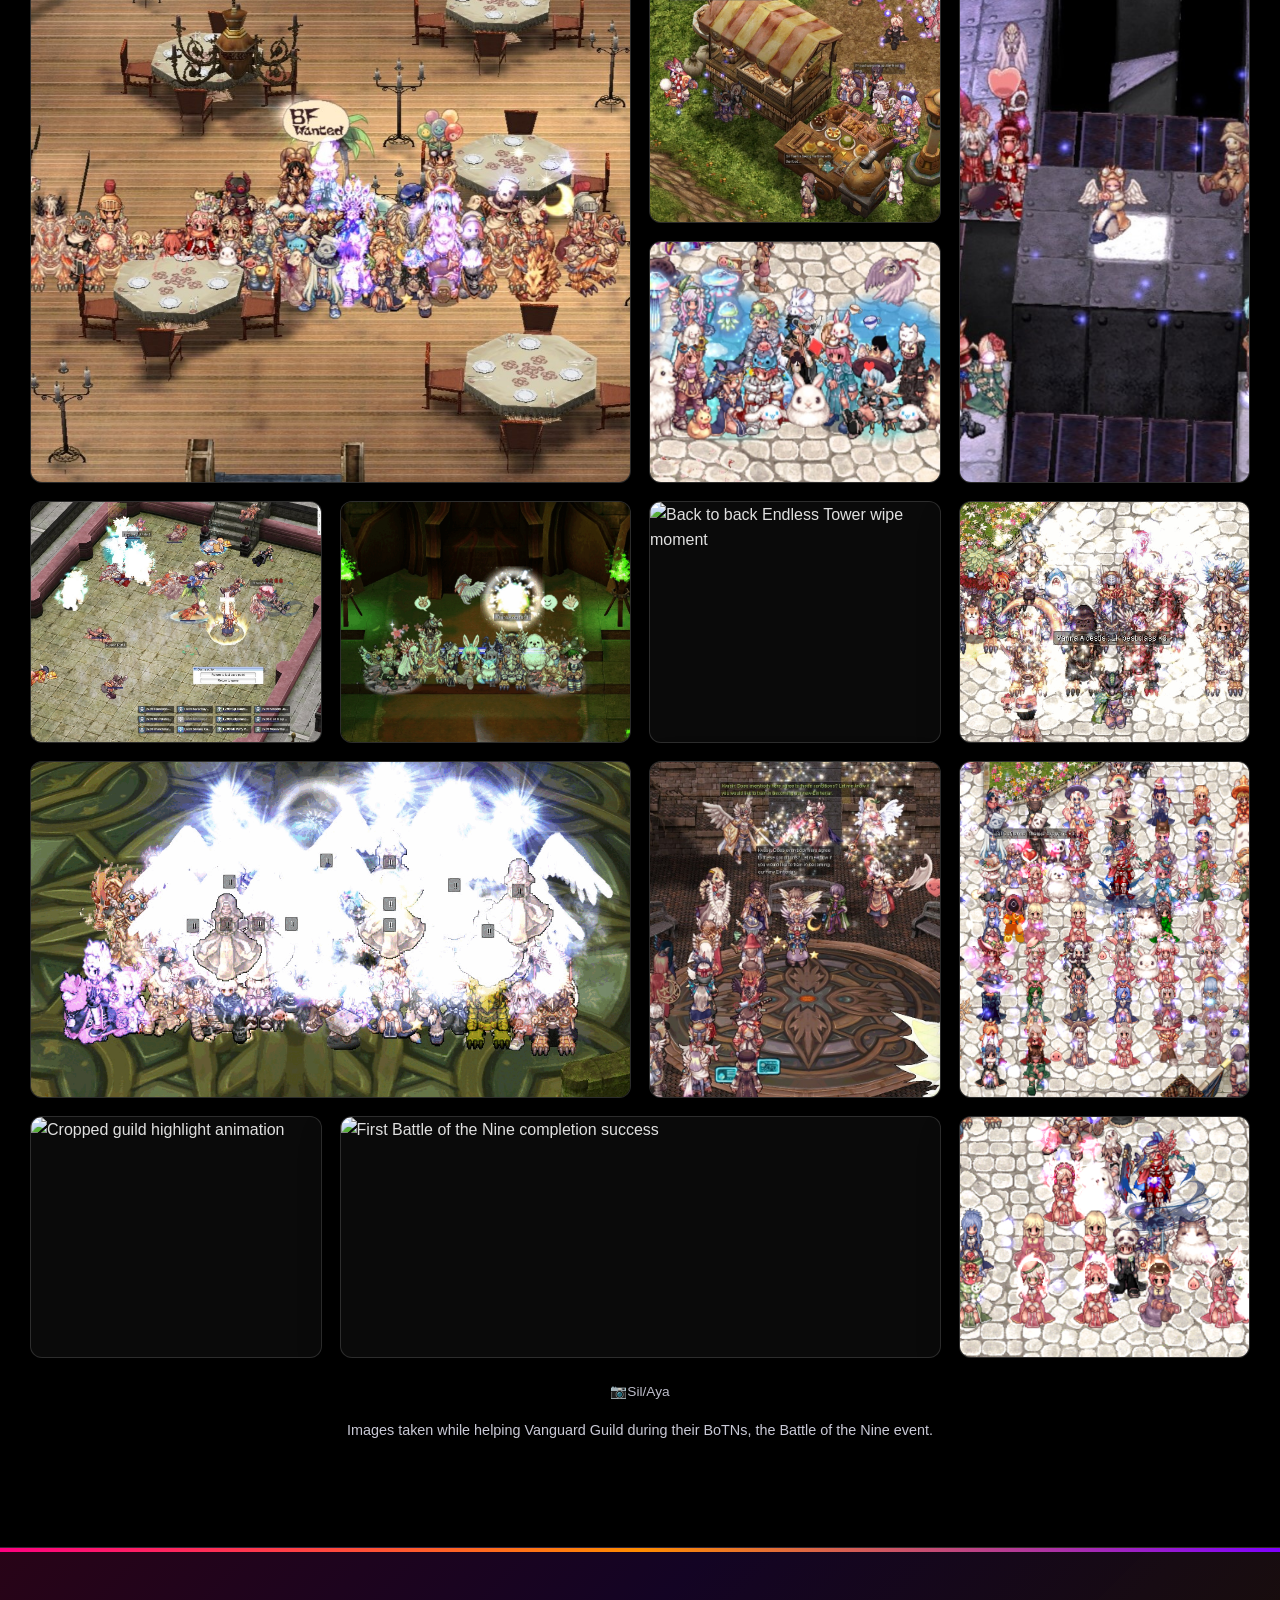
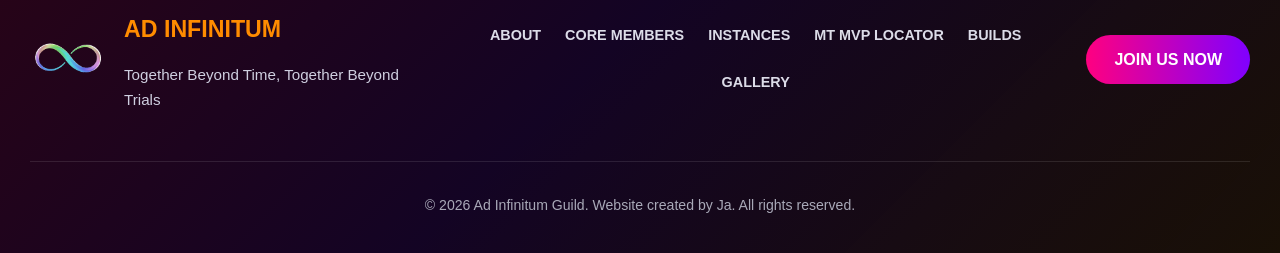
==== commit a37a1d66: "Add Core Members section and update navigation links" ====
--- a/index.html
+++ b/index.html
@@ -14,6 +14,7 @@
     <a href="index.html"><img src="assets/logo.gif" alt="Ad Infinitum Logo" class="header-logo"></a>
     <nav class="main-nav">
       <a href="#about">About Us</a>
+      <a href="#members">Core Members</a>
       <div class="nav-dropdown">
         <a href="instances.html">Instances</a>
         <div class="submenu">
@@ -56,6 +57,257 @@
       </div>
     </section>
 
+    <!-- Core Members Section -->
+    <section id="members" class="members-section">
+      <div class="members-header">
+        <h2>Core Members</h2>
+        <div class="divider members-divider"></div>
+        <p>
+          The people keeping Ad Infinitum organized, battle-ready, and welcoming between every run, wipe, comeback, and victory.
+        </p>
+      </div>
+
+      <div class="members-grid">
+        <article class="member-card">
+          <div class="member-portrait">
+            <img src="assets/members/anj.png" alt="Ange">
+          </div>
+          <div class="member-info">
+            <div>
+              <h3>Ange</h3>
+              <p class="member-title">Main Professor Tank</p>
+            </div>
+            <p class="member-description">One of the 3 siblings in the guild. Helps with tanking instances and providing support during challenging encounters.</p>
+            <div class="member-meta">
+              <p><strong>Status:</strong> Active 🟢</p>
+              <p><strong>Location:</strong> Dewata</p>
+            </div>
+          </div>
+        </article>
+
+        <article class="member-card">
+          <div class="member-portrait">
+            <img src="assets/members/bear.png" alt="Bear">
+          </div>
+          <div class="member-info">
+            <div>
+              <h3>Bear/Kyo</h3>
+              <p class="member-title">DPS</p>
+            </div>
+            <p class="member-description">One of the 3 siblings in the guild. Helps with providing damage and support during intense battles.</p>
+            <div class="member-meta">
+              <p><strong>Status:</strong> Active 🟢</p>
+              <p><strong>Location:</strong> Dewata</p>
+            </div>
+          </div>
+        </article>
+
+        <article class="member-card">
+          <div class="member-portrait">
+            <img src="assets/members/bree.png" alt="Bree">
+          </div>
+          <div class="member-info">
+            <div>
+              <h3>Bree</h3>
+              <p class="member-title">The Boss</p>
+            </div>
+            <p class="member-description">Brings "calm" calls, clean recovery plans, and the kind of support that keeps runs alive.</p>
+            <div class="member-meta">
+              <p><strong>Status:</strong> Active 🟢</p>
+              <p><strong>Location:</strong> Lutie, the Snow Village</p>
+            </div>
+          </div>
+        </article>
+
+        <article class="member-card">
+          <div class="member-portrait">
+            <img src="assets/members/bry.png" alt="Bry">
+          </div>
+          <div class="member-info">
+            <div>
+              <h3>Bry</h3>
+              <p class="member-title">DPS Captain/Flex</p>
+            </div>
+            <p class="member-description">Helps the guild with maximum damage output during intense battles. A very good team player.</p>
+            <div class="member-meta">
+              <p><strong>Status:</strong> Active 🟢</p>
+              <p><strong>Location:</strong> Splendide</p>
+            </div>
+          </div>
+        </article>
+
+        <article class="member-card">
+          <div class="member-portrait">
+            <img src="assets/members/chrxsng.png" alt="Chrxsng" class="member-image-wide">
+          </div>
+          <div class="member-info">
+            <div>
+              <h3>Chrxsng</h3>
+              <p class="member-title">Community Steward</p>
+            </div>
+            <p class="member-description">Guides collaboration, nurtures trust, ensures inclusivity, strengthens bonds, and safeguards harmony within evolving community spaces.</p>
+            <div class="member-meta">
+              <p><strong>Status:</strong> Active 🟢</p>
+              <p><strong>Location:</strong> Amatsu, Land of Destiny</p>
+            </div>
+          </div>
+        </article>
+
+        <article class="member-card">
+          <div class="member-portrait">
+            <img src="assets/members/cisfran.png" alt="Cisfran">
+          </div>
+          <div class="member-info">
+            <div>
+              <h3>Cisfran</h3>
+              <p class="member-title">DPS</p>
+            </div>
+            <p class="member-description">Executes precision strikes, maximizes sustained damage, adapts tactics swiftly, and drives victory through relentless offensive mastery.</p>
+            <div class="member-meta">
+              <p><strong>Status:</strong> Active 🟢</p>
+              <p><strong>Location:</strong> Ayothaya</p>
+            </div>
+          </div>
+        </article>
+
+        <article class="member-card">
+          <div class="member-portrait">
+            <img src="assets/members/j.png" alt="J">
+          </div>
+          <div class="member-info">
+            <div>
+              <h3>J</h3>
+              <p class="member-title">Founder</p>
+            </div>
+            <p class="member-description">Establishes vision, unites members, builds legacy, nurtures growth, and safeguards community through enduring leadership.</p>
+            <div class="member-meta">
+              <p><strong>Status:</strong> Active 🟢</p>
+              <p><strong>Location:</strong> Lutie, the Snow Village</p>
+            </div>
+          </div>
+        </article>
+
+        <article class="member-card">
+          <div class="member-portrait">
+            <img src="assets/members/kuri.png" alt="Kuri">
+          </div>
+          <div class="member-info">
+            <div>
+              <h3>Kuri</h3>
+              <p class="member-title">The Comedian</p>
+            </div>
+            <p class="member-description">Spreads laughter, lightens moods, sparks joy, eases tension, and unites community through playful wit.</p>
+            <div class="member-meta">
+              <p><strong>Status:</strong> Active 🟢</p>
+              <p><strong>Location:</strong> Amatsu, Land of Destiny</p>
+            </div>
+          </div>
+        </article>
+
+        <article class="member-card">
+          <div class="member-portrait">
+            <img src="assets/members/lizz.png" alt="Lizz">
+          </div>
+          <div class="member-info">
+            <div>
+              <h3>Lizz</h3>
+              <p class="member-title">Best Support</p>
+            </div>
+            <p class="member-description">Keeps the party alive with timely heals, protective buffs, and divine guidance through every Instances.</p>
+            <div class="member-meta">
+              <p><strong>Status:</strong> Active 🟢</p>
+              <p><strong>Location:</strong> Beach Town, Comodo</p>
+            </div>
+          </div>
+        </article>
+
+        <article class="member-card">
+          <div class="member-portrait">
+            <img src="assets/members/momzy.png" alt="Momzy">
+          </div>
+          <div class="member-info">
+            <div>
+              <h3>Momzy</h3>
+              <p class="member-title">The Musician </p>
+            </div>
+            <p class="member-description">Weaves melodies, empowers allies, disrupts foes, amplifies damage, and inspires victory through enchanting performance.</p>
+            <div class="member-meta">
+              <p><strong>Status:</strong> Active 🟢</p>
+              <p><strong>Location:</strong> Dewata</p>
+            </div>
+          </div>
+        </article>
+
+        <article class="member-card">
+          <div class="member-portrait">
+            <img src="assets/members/monn.png" alt="Monn">
+          </div>
+          <div class="member-info">
+            <div>
+              <h3>Monn</h3>
+              <p class="member-title">The Pilot</p>
+            </div>
+            <p class="member-description">Navigates guild through challenges, directs strategy, adapts swiftly, and steers comrades toward victory across Instances.</p>
+            <div class="member-meta">
+              <p><strong>Status:</strong> Active 🟢</p>
+              <p><strong>Location:</strong> Splendide</p>
+            </div>
+          </div>
+        </article>
+
+        <article class="member-card">
+          <div class="member-portrait">
+            <img src="assets/members/sinnon.png" alt="Sinnon">
+          </div>
+          <div class="member-info">
+            <div>
+              <h3>Sinnon</h3>
+              <p class="member-title">Best Support</p>
+            </div>
+            <p class="member-description">Keeps the party alive with timely heals, protective buffs, and divine guidance through every Instances.</p>
+            <div class="member-meta">
+              <p><strong>Status:</strong> Active 🟢</p>
+              <p><strong>Location:</strong> Izlude</p>
+            </div>
+          </div>
+        </article>
+
+        <article class="member-card">
+          <div class="member-portrait">
+            <img src="assets/members/titaPep.png" alt="Tita Pep">
+          </div>
+          <div class="member-info">
+            <div>
+              <h3>Tita Pep</h3>
+              <p class="member-title">Longest Streak Bio Player</p>
+            </div>
+            <p class="member-description">Maintains the longest streak of consecutive successful bio runs, showcasing exceptional skill and dedication.</p>
+            <div class="member-meta">
+              <p><strong>Status:</strong> Active 🟢</p>
+              <p><strong>Location:</strong> Ayothaya</p>
+            </div>
+          </div>
+        </article>
+
+        <article class="member-card">
+          <div class="member-portrait">
+            <img src="assets/members/vivi.png" alt="Vivi">
+          </div>
+          <div class="member-info">
+            <div>
+              <h3>Vivi</h3>
+              <p class="member-title">Kalma Kalma</p>
+            </div>
+            <p class="member-description">Keeps composure in WoE chaos, steadies allies, guides decisions, and anchors guild through Instance's fiercest storms.</p>
+            <div class="member-meta">
+              <p><strong>Status:</strong> Semi Active 🟠</p>
+              <p><strong>Location:</strong> Amatsu, Land of Destiny</p>
+            </div>
+          </div>
+        </article>
+      </div>
+    </section>
+
     <!-- Values Section -->
     <section class="values-section">
       <h2>Guild Core Values</h2>
@@ -161,6 +413,7 @@
 
       <nav class="footer-nav" aria-label="Footer navigation">
         <a href="#about">About</a>
+        <a href="#members">Core Members</a>
         <a href="instances.html">Instances</a>
         <a href="mt-mvp-locator.html">MT MVP Locator</a>
         <a href="builds.html">Builds</a>
--- a/styles.css
+++ b/styles.css
@@ -250,6 +250,152 @@
   text-align: center;
 }
 
+/* Core Members */
+.members-section {
+  max-width: 1500px;
+}
+
+.members-header {
+  max-width: 820px;
+  margin: 0 auto 36px;
+  text-align: center;
+}
+
+.members-header h2 {
+  margin-bottom: 15px;
+  text-transform: uppercase;
+}
+
+.members-divider {
+  margin: 0 auto 22px;
+}
+
+.members-header p {
+  color: #d7d7e4;
+  font-size: 1.02em;
+  line-height: 1.7;
+}
+
+.members-grid {
+  display: grid;
+  grid-template-columns: repeat(auto-fit, minmax(255px, 1fr));
+  gap: 22px;
+}
+
+.member-card {
+  position: relative;
+  overflow: hidden;
+  display: flex;
+  flex-direction: column;
+  min-height: 430px;
+  border: 1px solid rgba(255, 255, 255, 0.16);
+  border-radius: 12px;
+  background:
+    linear-gradient(145deg, rgba(255, 255, 255, 0.095), rgba(255, 255, 255, 0.03)),
+    rgba(5, 5, 8, 0.86);
+  box-shadow: 0 18px 45px rgba(0, 0, 0, 0.28);
+  transition: border-color 0.2s ease, box-shadow 0.2s ease, transform 0.2s ease;
+}
+
+.member-card::before {
+  content: "";
+  position: absolute;
+  inset: 0 0 auto;
+  height: 4px;
+  background: linear-gradient(90deg, #ff0080, #ff8c00, #8000ff);
+  opacity: 0.9;
+}
+
+.member-card:hover {
+  border-color: rgba(255, 140, 0, 0.42);
+  box-shadow: 0 24px 60px rgba(128, 0, 255, 0.24);
+  transform: translateY(-5px);
+}
+
+.member-portrait {
+  display: grid;
+  place-items: center;
+  min-height: 190px;
+  padding: 18px 22px;
+  background:
+    radial-gradient(circle at 50% 42%, rgba(255, 140, 0, 0.24), transparent 46%),
+    radial-gradient(circle at 28% 28%, rgba(255, 0, 128, 0.16), transparent 38%),
+    linear-gradient(180deg, rgba(255, 255, 255, 0.06), rgba(255, 255, 255, 0.015));
+}
+
+.member-portrait img {
+  width: auto;
+  height: 145px;
+  max-width: 170px;
+  object-fit: contain;
+  image-rendering: auto;
+  filter: drop-shadow(0 20px 22px rgba(0, 0, 0, 0.48));
+  transition: transform 0.25s ease;
+}
+
+.member-portrait img.member-image-wide {
+  transform: scale(1.55);
+}
+
+.member-card:hover .member-portrait img {
+  transform: translateY(-3px);
+}
+
+.member-card:hover .member-portrait img.member-image-wide {
+  transform: translateY(-3px) scale(1.55);
+}
+
+.member-info {
+  display: flex;
+  flex: 1;
+  flex-direction: column;
+  gap: 14px;
+  padding: 22px;
+}
+
+.member-info h3 {
+  margin: 0 0 3px;
+  color: #ffffff;
+  font-size: 1.35em;
+  line-height: 1.2;
+  text-transform: uppercase;
+}
+
+.member-title {
+  margin: 0;
+  color: #ff8c00;
+  font-size: 0.88em;
+  font-weight: 700;
+  letter-spacing: 0.8px;
+  text-transform: uppercase;
+}
+
+.member-description {
+  margin: 0;
+  color: #d7d7e4;
+  font-size: 0.95em;
+  line-height: 1.65;
+}
+
+.member-meta {
+  display: grid;
+  gap: 5px;
+  margin-top: auto;
+  padding-top: 14px;
+  border-top: 1px solid rgba(255, 255, 255, 0.1);
+}
+
+.member-meta p {
+  margin: 0;
+  color: #ededf6;
+  font-size: 0.9em;
+  line-height: 1.45;
+}
+
+.member-meta strong {
+  color: #ff8c00;
+}
+
 /* Cards */
 .cards {
   display: flex;
@@ -407,6 +553,10 @@
   padding: 30px;
 }
 
+.instances-section {
+  margin-top: 34px;
+}
+
 .section-heading {
   max-width: 760px;
   margin: 0 auto 34px;
@@ -481,7 +631,9 @@
 }
 
 .instance-card {
-  min-height: 240px;
+  display: flex;
+  flex-direction: column;
+  min-height: 360px;
 }
 
 .instance-art {
@@ -508,6 +660,48 @@
 .instance-card .page-cta {
   margin-top: 22px;
   text-align: left;
+}
+
+.instance-schedule {
+  display: grid;
+  gap: 7px;
+  margin: 8px 0 22px;
+  padding: 16px;
+  border: 1px solid rgba(255, 255, 255, 0.12);
+  border-radius: 10px;
+  background: rgba(255, 255, 255, 0.055);
+}
+
+.instance-schedule span {
+  color: #ff8c00;
+  font-size: 0.78em;
+  font-weight: 700;
+  letter-spacing: 1px;
+  text-transform: uppercase;
+}
+
+.instance-schedule strong {
+  color: #ffffff;
+  font-size: 0.98em;
+  line-height: 1.45;
+}
+
+.instance-schedule small {
+  color: #bfc0ce;
+  font-size: 0.8em;
+  line-height: 1.45;
+}
+
+.instance-schedule-tbd {
+  margin-bottom: 22px;
+}
+
+.instance-join {
+  align-self: flex-start;
+  margin-top: auto;
+  padding: 9px 22px;
+  border-radius: 999px;
+  font-size: 0.9em;
 }
 
 .tool-panel {
@@ -582,6 +776,15 @@
 .page-cta {
   margin-top: 28px;
   text-align: center;
+}
+
+.coming-soon-panel {
+  max-width: 720px;
+  padding: 34px;
+  border: 1px solid rgba(255, 255, 255, 0.16);
+  border-radius: 12px;
+  background: linear-gradient(145deg, rgba(255, 255, 255, 0.1), rgba(255, 255, 255, 0.035));
+  box-shadow: 0 18px 45px rgba(0, 0, 0, 0.26);
 }
 
 /* MT MVP Locator */
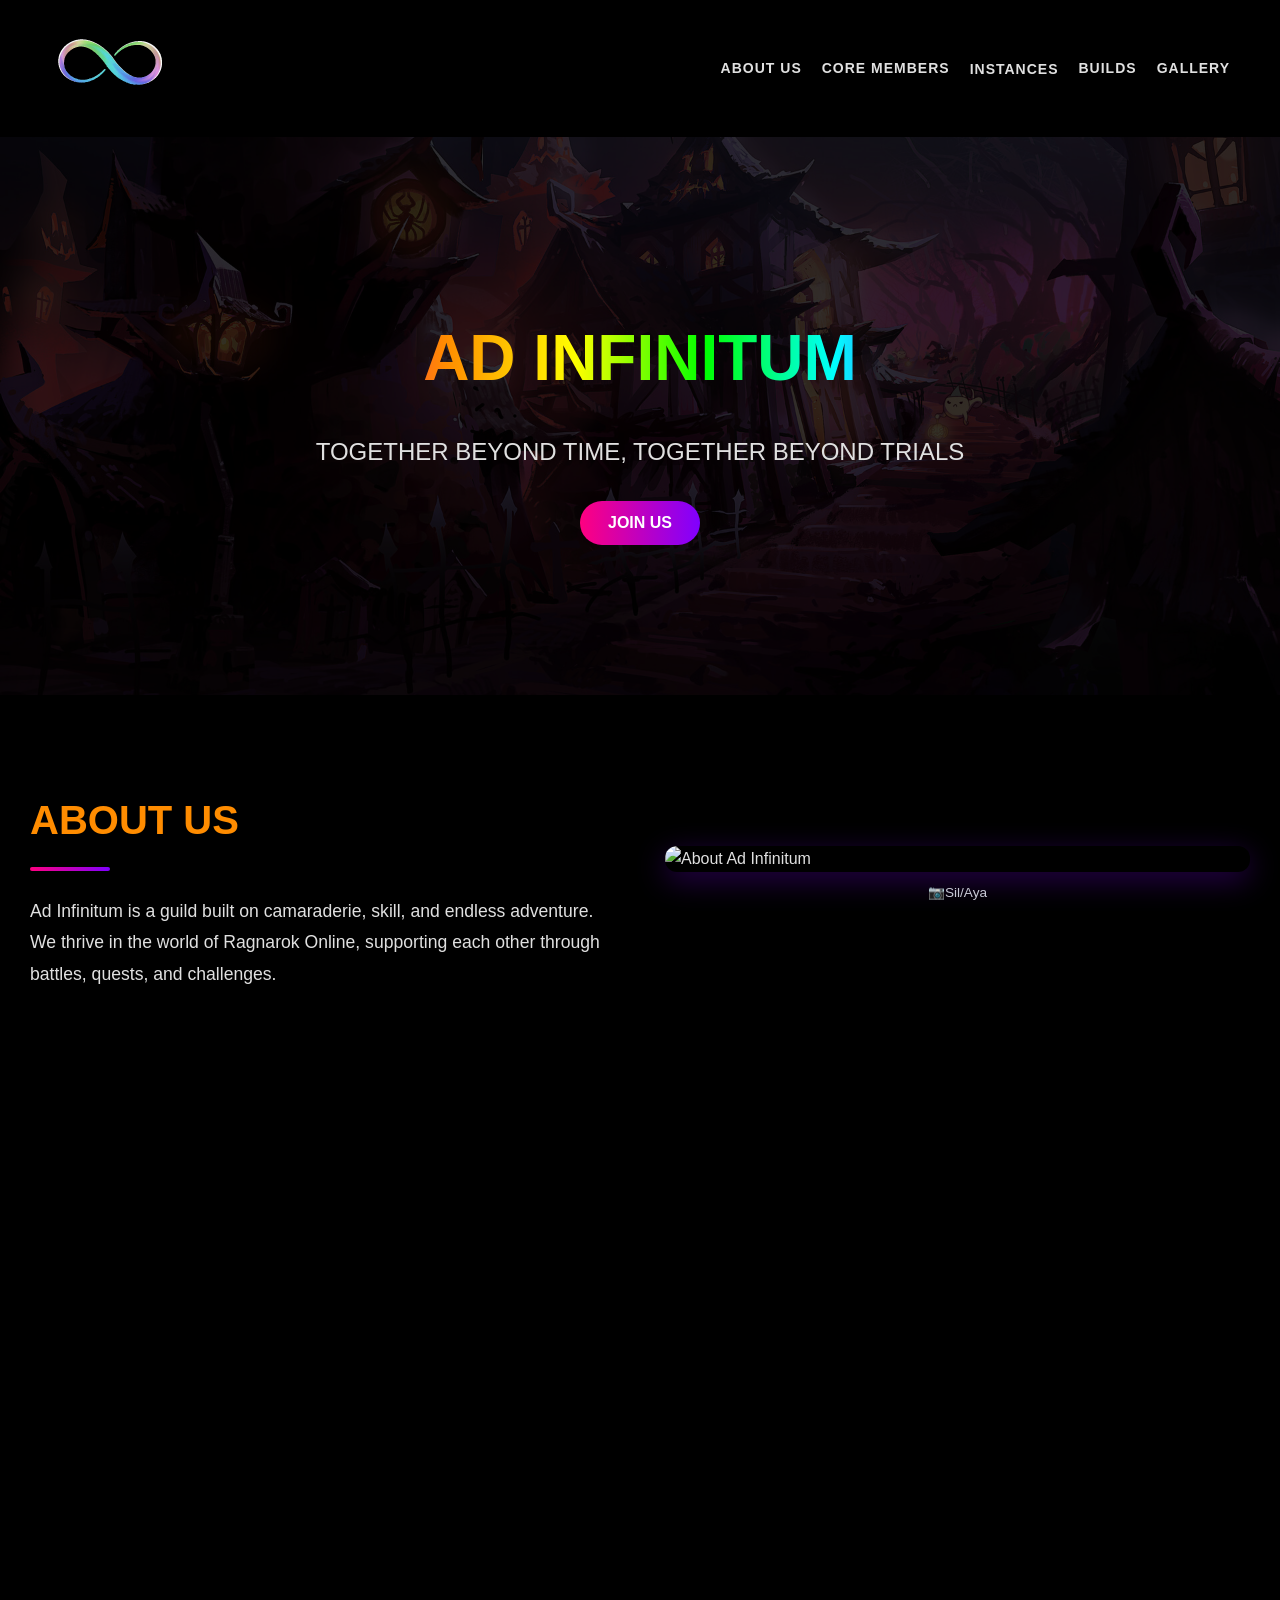
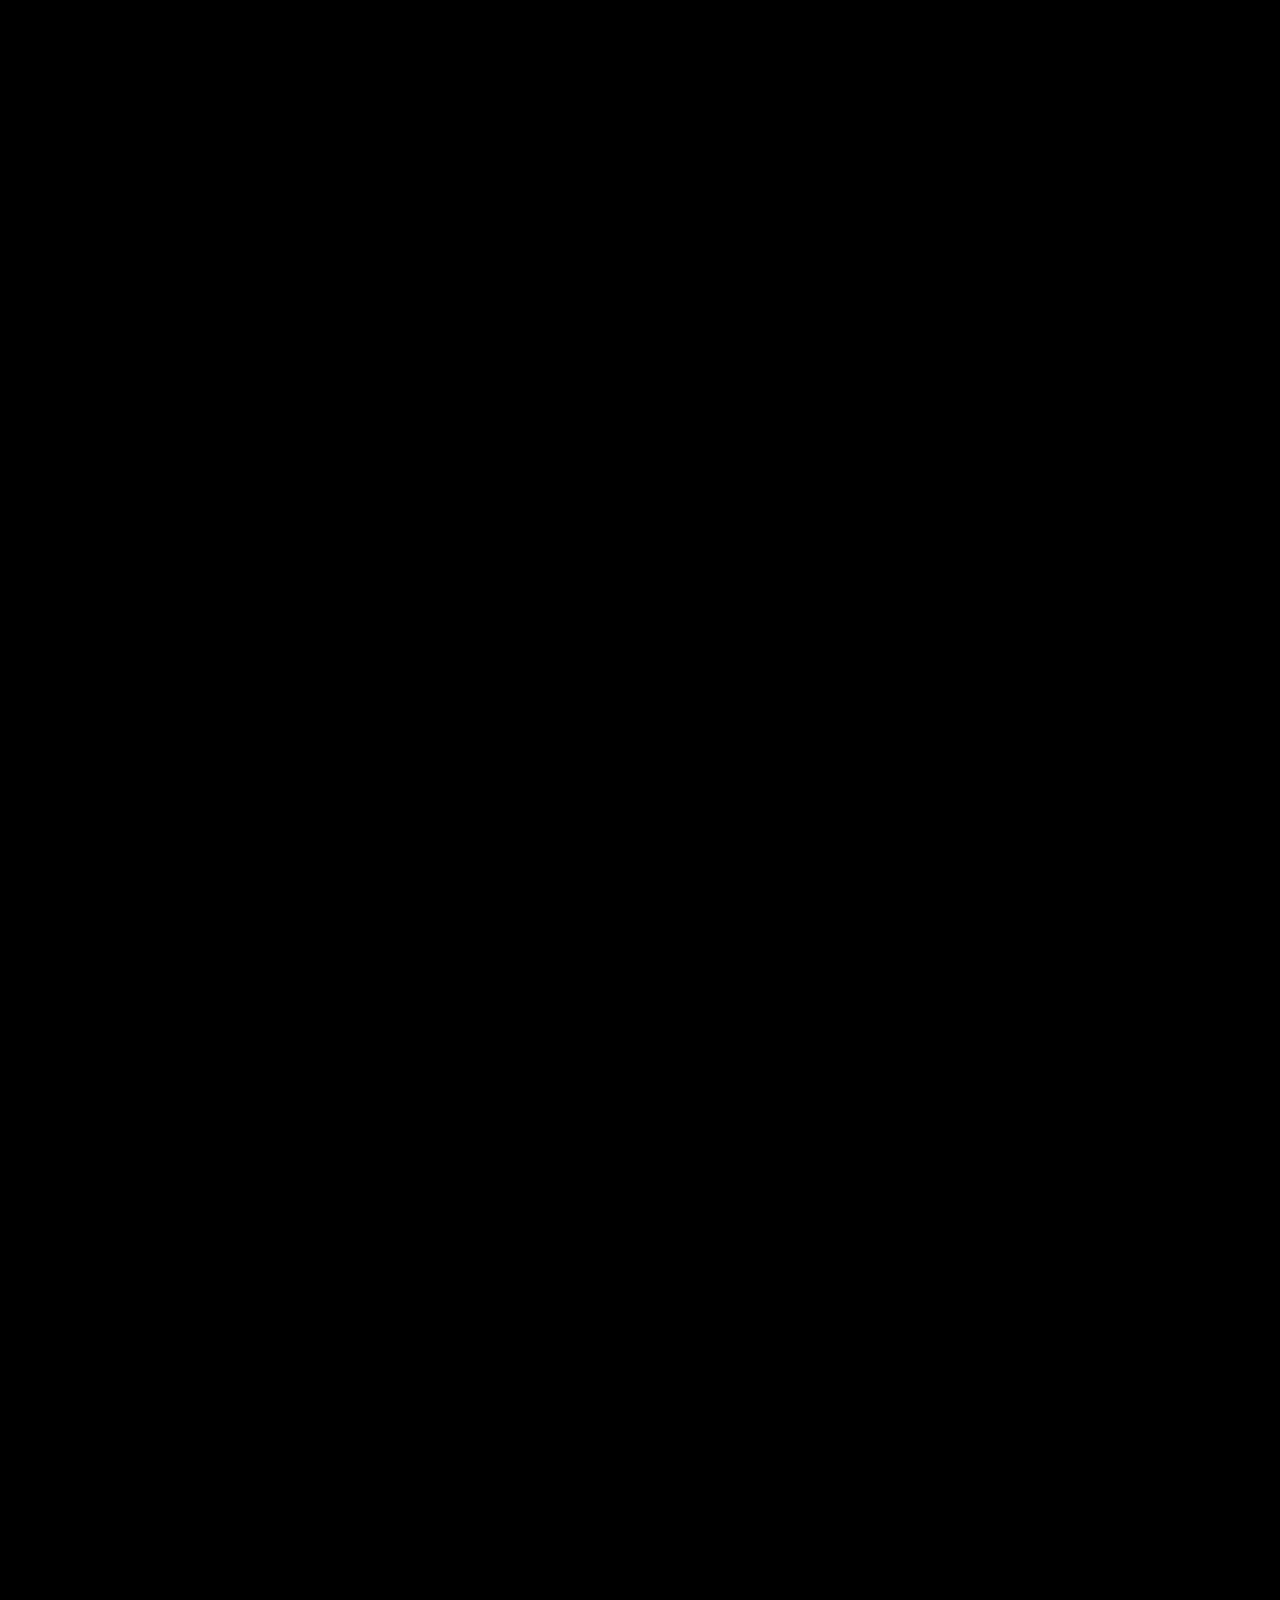
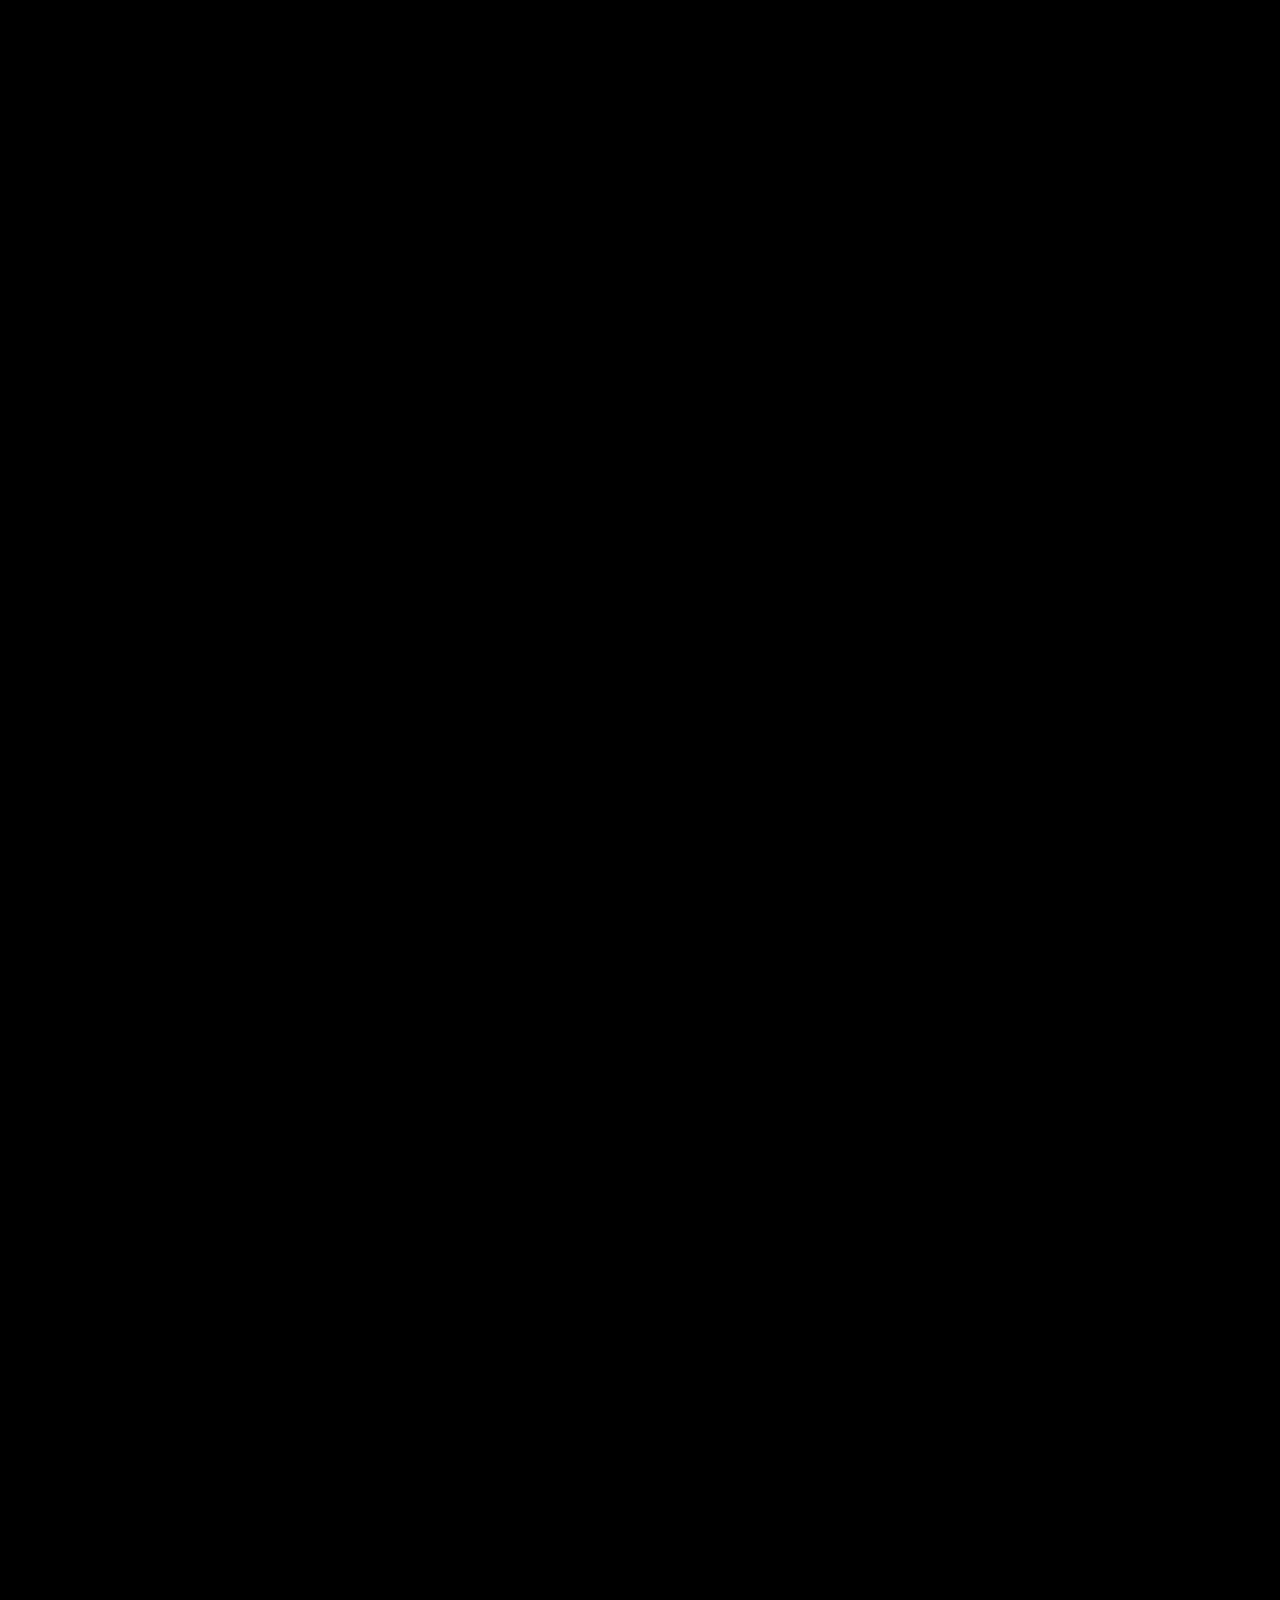
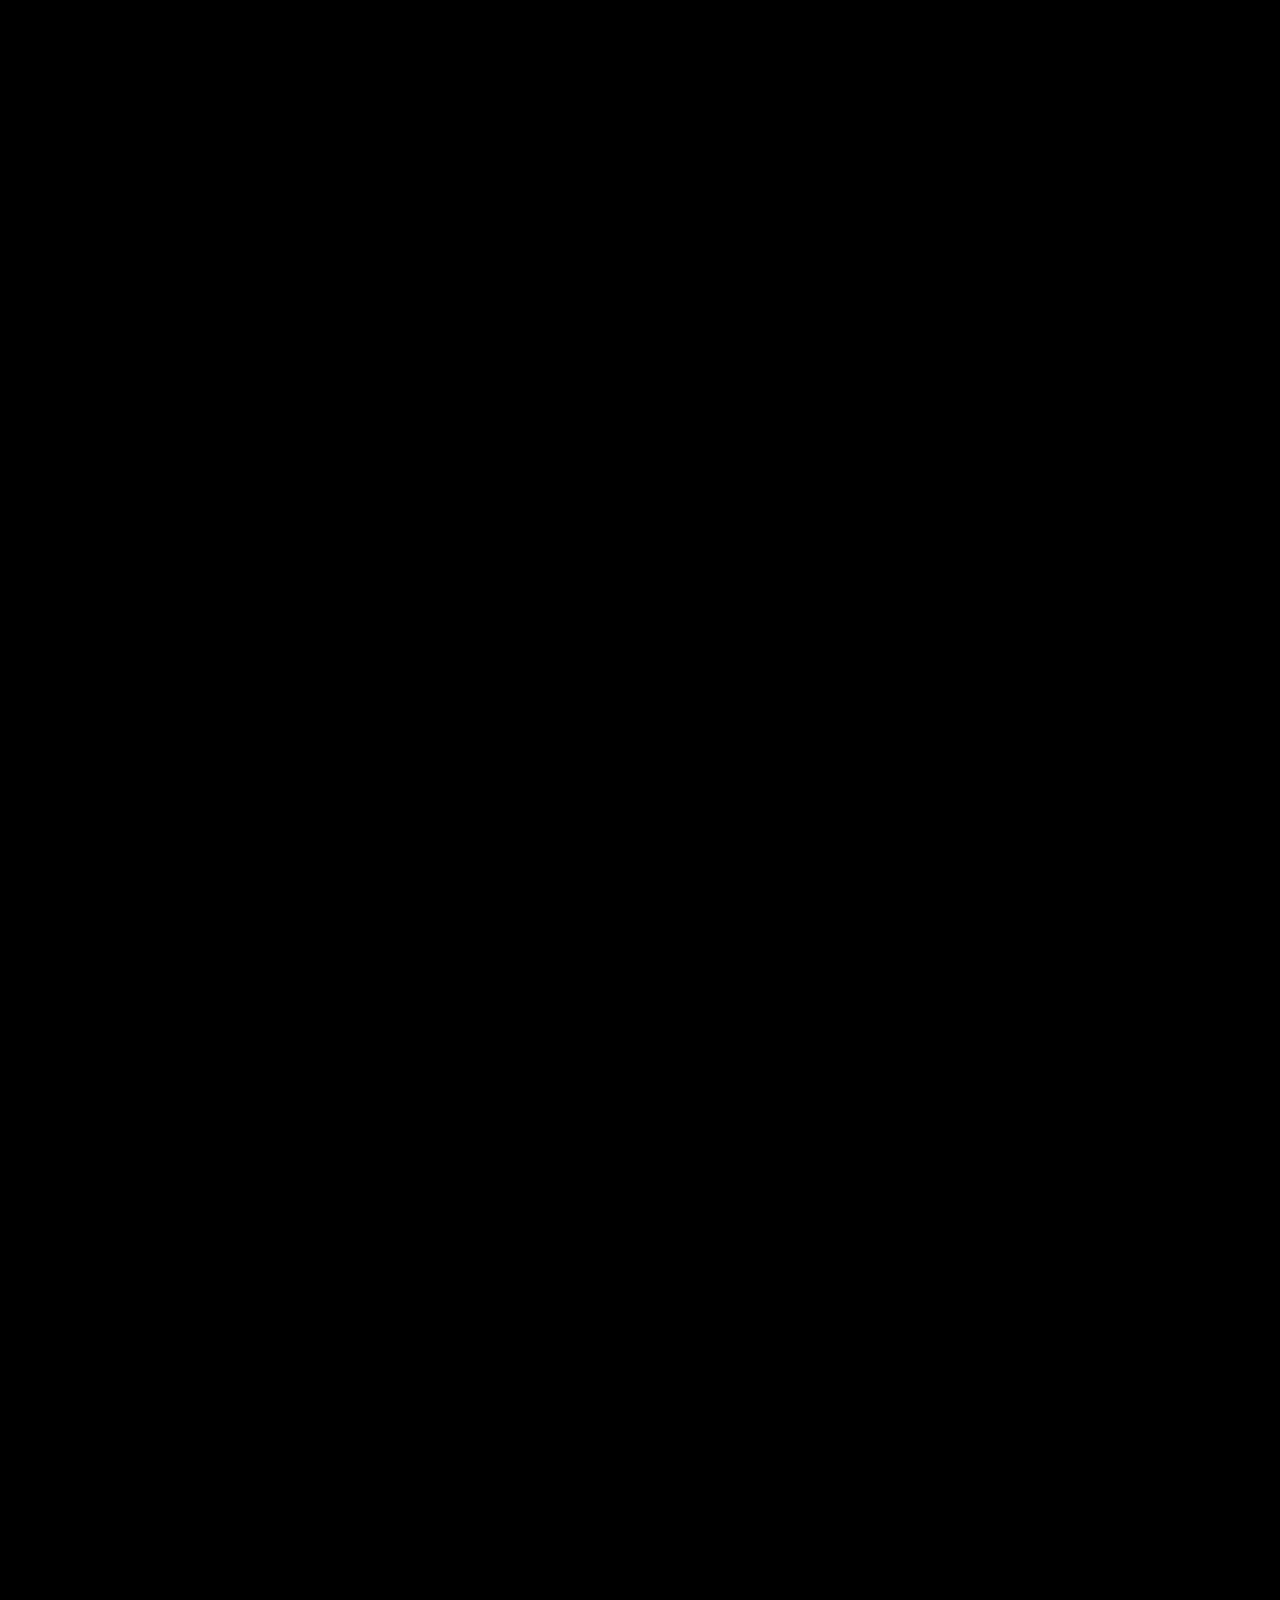
==== commit 0ac27c0d: "Refactor HTML structure and optimize image loading across multiple pages" ====
--- a/index.html
+++ b/index.html
@@ -2,16 +2,15 @@
 <html lang="en">
 <head>
   <meta charset="UTF-8">
+  <meta name="viewport" content="width=device-width, initial-scale=1.0">
   <title>Ad Infinitum Guild</title>
-  <link rel="preconnect" href="https://fonts.googleapis.com">
-  <link rel="preconnect" href="https://fonts.gstatic.com" crossorigin>
-  <link href="https://fonts.googleapis.com/css2?family=Poppins:wght@400;600&display=swap" rel="stylesheet">
+  <link rel="preload" href="assets/hero-bg.jpg" as="image">
   <link rel="stylesheet" href="styles.css">
 </head>
 <body>
   <!-- Header -->
   <header class="site-header">
-    <a href="index.html"><img src="assets/logo.gif" alt="Ad Infinitum Logo" class="header-logo"></a>
+    <a href="index.html"><img src="assets/logo.gif" alt="Ad Infinitum Logo" class="header-logo" width="120" height="120" fetchpriority="high" decoding="async"></a>
     <nav class="main-nav">
       <a href="#about">About Us</a>
       <a href="#members">Core Members</a>
@@ -51,7 +50,7 @@
           </p>
         </div>
         <div class="about-image">
-          <img src="assets/about-img.gif" alt="About Ad Infinitum">
+          <img src="assets/about-img.gif" alt="About Ad Infinitum" loading="lazy" decoding="async">
           <p class="about-credit">📷Sil/Aya</p>
         </div>
       </div>
@@ -70,7 +69,7 @@
       <div class="members-grid">
         <article class="member-card">
           <div class="member-portrait">
-            <img src="assets/members/anj.png" alt="Ange">
+            <img src="assets/members/anj.png" alt="Ange" loading="lazy" decoding="async">
           </div>
           <div class="member-info">
             <div>
@@ -87,7 +86,7 @@
 
         <article class="member-card">
           <div class="member-portrait">
-            <img src="assets/members/bear.png" alt="Bear">
+            <img src="assets/members/bear.png" alt="Bear" loading="lazy" decoding="async">
           </div>
           <div class="member-info">
             <div>
@@ -104,7 +103,7 @@
 
         <article class="member-card">
           <div class="member-portrait">
-            <img src="assets/members/bree.png" alt="Bree">
+            <img src="assets/members/bree.png" alt="Bree" loading="lazy" decoding="async">
           </div>
           <div class="member-info">
             <div>
@@ -121,7 +120,7 @@
 
         <article class="member-card">
           <div class="member-portrait">
-            <img src="assets/members/bry.png" alt="Bry">
+            <img src="assets/members/bry.png" alt="Bry" loading="lazy" decoding="async">
           </div>
           <div class="member-info">
             <div>
@@ -138,7 +137,7 @@
 
         <article class="member-card">
           <div class="member-portrait">
-            <img src="assets/members/chrxsng.png" alt="Chrxsng" class="member-image-wide">
+            <img src="assets/members/chrxsng.png" alt="Chrxsng" class="member-image-wide" loading="lazy" decoding="async">
           </div>
           <div class="member-info">
             <div>
@@ -155,7 +154,7 @@
 
         <article class="member-card">
           <div class="member-portrait">
-            <img src="assets/members/cisfran.png" alt="Cisfran">
+            <img src="assets/members/cisfran.png" alt="Cisfran" loading="lazy" decoding="async">
           </div>
           <div class="member-info">
             <div>
@@ -172,7 +171,7 @@
 
         <article class="member-card">
           <div class="member-portrait">
-            <img src="assets/members/j.png" alt="J">
+            <img src="assets/members/j.png" alt="J" loading="lazy" decoding="async">
           </div>
           <div class="member-info">
             <div>
@@ -189,7 +188,7 @@
 
         <article class="member-card">
           <div class="member-portrait">
-            <img src="assets/members/kuri.png" alt="Kuri">
+            <img src="assets/members/kuri.png" alt="Kuri" loading="lazy" decoding="async">
           </div>
           <div class="member-info">
             <div>
@@ -206,7 +205,7 @@
 
         <article class="member-card">
           <div class="member-portrait">
-            <img src="assets/members/lizz.png" alt="Lizz">
+            <img src="assets/members/lizz.png" alt="Lizz" loading="lazy" decoding="async">
           </div>
           <div class="member-info">
             <div>
@@ -223,7 +222,7 @@
 
         <article class="member-card">
           <div class="member-portrait">
-            <img src="assets/members/momzy.png" alt="Momzy">
+            <img src="assets/members/momzy.png" alt="Momzy" loading="lazy" decoding="async">
           </div>
           <div class="member-info">
             <div>
@@ -240,7 +239,7 @@
 
         <article class="member-card">
           <div class="member-portrait">
-            <img src="assets/members/monn.png" alt="Monn">
+            <img src="assets/members/monn.png" alt="Monn" loading="lazy" decoding="async">
           </div>
           <div class="member-info">
             <div>
@@ -257,7 +256,7 @@
 
         <article class="member-card">
           <div class="member-portrait">
-            <img src="assets/members/sinnon.png" alt="Sinnon">
+            <img src="assets/members/sinnon.png" alt="Sinnon" loading="lazy" decoding="async">
           </div>
           <div class="member-info">
             <div>
@@ -274,7 +273,7 @@
 
         <article class="member-card">
           <div class="member-portrait">
-            <img src="assets/members/titaPep.png" alt="Tita Pep">
+            <img src="assets/members/titaPep.png" alt="Tita Pep" loading="lazy" decoding="async">
           </div>
           <div class="member-info">
             <div>
@@ -291,7 +290,7 @@
 
         <article class="member-card">
           <div class="member-portrait">
-            <img src="assets/members/vivi.png" alt="Vivi">
+            <img src="assets/members/vivi.png" alt="Vivi" loading="lazy" decoding="async">
           </div>
           <div class="member-info">
             <div>
@@ -351,46 +350,46 @@
 
       <div class="gallery-grid">
         <figure class="gallery-item gallery-featured">
-          <img src="assets/gallery/Vanguard_Oblivion_Gauntlet_16_Aug_2025.jpg" alt="Ad Infinitum members gathered for Vanguard Oblivion Gauntlet">
-        </figure>
-        <figure class="gallery-item">
-          <img src="assets/gallery/shady_bets_with_cow.jpg" alt="Guild members making shady bets with a cow">
+          <img src="assets/gallery/Vanguard_Oblivion_Gauntlet_16_Aug_2025.jpg" alt="Ad Infinitum members gathered for Vanguard Oblivion Gauntlet" loading="lazy" decoding="async">
+        </figure>
+        <figure class="gallery-item">
+          <img src="assets/gallery/shady_bets_with_cow.jpg" alt="Guild members making shady bets with a cow" loading="lazy" decoding="async">
         </figure>
         <figure class="gallery-item gallery-tall">
-          <img src="assets/gallery/screenTalonTales7008_the_calm_before_the_storm.jpg" alt="The calm before the storm guild moment">
-        </figure>
-        <figure class="gallery-item">
-          <img src="assets/gallery/Leaf_floof_parade.jpg" alt="Leaf floof parade with guild members">
-        </figure>
-        <figure class="gallery-item">
-          <img src="assets/gallery/Last_HP_standing.jpg" alt="Last high priest standing after battle">
-        </figure>
-        <figure class="gallery-item">
-          <img src="assets/gallery/Chris_Wipe_ET_LK_SG_final.gif" alt="Endless Tower wipe recovery moment">
-        </figure>
-        <figure class="gallery-item">
-          <img src="assets/gallery/Chris_Wipe_ET_b2b_Athy.gif" alt="Back to back Endless Tower wipe moment">
+          <img src="assets/gallery/screenTalonTales7008_the_calm_before_the_storm.jpg" alt="The calm before the storm guild moment" loading="lazy" decoding="async">
+        </figure>
+        <figure class="gallery-item">
+          <img src="assets/gallery/Leaf_floof_parade.jpg" alt="Leaf floof parade with guild members" loading="lazy" decoding="async">
+        </figure>
+        <figure class="gallery-item">
+          <img src="assets/gallery/Last_HP_standing.jpg" alt="Last high priest standing after battle" loading="lazy" decoding="async">
+        </figure>
+        <figure class="gallery-item">
+          <img src="assets/gallery/Chris_Wipe_ET_LK_SG_final.gif" alt="Endless Tower wipe recovery moment" loading="lazy" decoding="async">
+        </figure>
+        <figure class="gallery-item">
+          <img src="assets/gallery/Chris_Wipe_ET_b2b_Athy.gif" alt="Back to back Endless Tower wipe moment" loading="lazy" decoding="async">
         </figure>
         <figure class="gallery-item gallery-wide">
-          <img src="assets/gallery/BOTN_WoV_Kara_Sep_2025.gif" alt="Battle of the Nine and War of Valkyrie guild highlight">
-        </figure>
-        <figure class="gallery-item">
-          <img src="assets/gallery/5th_part_LK_best_class_pront_last_part.gif" alt="Lord Knight guild highlight in Prontera">
-        </figure>
-        <figure class="gallery-item">
-          <img src="assets/gallery/2nd_BoV_Ceremony.jpg" alt="Second Battle of Valkyrie ceremony">
-        </figure>
-        <figure class="gallery-item">
-          <img src="assets/gallery/20.png" alt="Guild screenshot from the gallery">
-        </figure>
-        <figure class="gallery-item">
-          <img src="assets/gallery/1_cropped_further.gif" alt="Cropped guild highlight animation">
+          <img src="assets/gallery/BOTN_WoV_Kara_Sep_2025.gif" alt="Battle of the Nine and War of Valkyrie guild highlight" loading="lazy" decoding="async">
+        </figure>
+        <figure class="gallery-item">
+          <img src="assets/gallery/5th_part_LK_best_class_pront_last_part.gif" alt="Lord Knight guild highlight in Prontera" loading="lazy" decoding="async">
+        </figure>
+        <figure class="gallery-item">
+          <img src="assets/gallery/2nd_BoV_Ceremony.jpg" alt="Second Battle of Valkyrie ceremony" loading="lazy" decoding="async">
+        </figure>
+        <figure class="gallery-item">
+          <img src="assets/gallery/20.png" alt="Guild screenshot from the gallery" loading="lazy" decoding="async">
+        </figure>
+        <figure class="gallery-item">
+          <img src="assets/gallery/1_cropped_further.gif" alt="Cropped guild highlight animation" loading="lazy" decoding="async">
         </figure>
         <figure class="gallery-item gallery-wide">
-          <img src="assets/gallery/1st_BOTN_2_cropped_completion_success_optimized.gif" alt="First Battle of the Nine completion success">
-        </figure>
-        <figure class="gallery-item">
-          <img src="assets/gallery/1.png" alt="Guild screenshot from Ad Infinitum">
+          <img src="assets/gallery/1st_BOTN_2_cropped_completion_success_optimized.gif" alt="First Battle of the Nine completion success" loading="lazy" decoding="async">
+        </figure>
+        <figure class="gallery-item">
+          <img src="assets/gallery/1.png" alt="Guild screenshot from Ad Infinitum" loading="lazy" decoding="async">
         </figure>
       </div>
       <div class="gallery-credit">
@@ -404,7 +403,7 @@
   <footer class="site-footer">
     <div class="footer-content">
       <div class="footer-brand">
-        <img src="assets/logo.gif" alt="Ad Infinitum Logo" class="footer-logo">
+        <img src="assets/logo.gif" alt="Ad Infinitum Logo" class="footer-logo" width="76" height="76" loading="lazy" decoding="async">
         <div>
           <h2>Ad Infinitum</h2>
           <p>Together Beyond Time, Together Beyond Trials</p>
--- a/styles.css
+++ b/styles.css
@@ -1,4 +1,15 @@
 /* Base */
+*,
+*::before,
+*::after {
+  box-sizing: border-box;
+}
+
+html {
+  scroll-behavior: smooth;
+  -webkit-text-size-adjust: 100%;
+}
+
 body {
   margin: 0;
   font-family: 'Segoe UI', Roboto, Arial, sans-serif;
@@ -7,13 +18,23 @@
   line-height: 1.6;
 }
 
+body.lightbox-open {
+  touch-action: none;
+}
+
+img {
+  max-width: 100%;
+  height: auto;
+}
+
 /* Header */
 .site-header {
   background-color: #000000;
   display: flex;
   justify-content: space-between;
   align-items: center;
-  padding: 5px 50px;
+  gap: 24px;
+  padding: 5px clamp(18px, 5vw, 50px);
 }
 
 .header-logo {
@@ -31,7 +52,8 @@
   color: #e0e0e0;
   text-decoration: none;
   font-size: 14px;
-  font-family: 'Poppins', sans-serif;
+  font-family: inherit;
+  font-weight: 700;
   text-transform: uppercase;
   letter-spacing: 1px;
 }
@@ -84,13 +106,14 @@
 .hero {
   position: relative;
   width: 100%;
-  height: 60vh; /* full screen height */
-  background: url('assets/hero-bg.jpg') no-repeat center center/cover; /* replace with your image */
+  min-height: clamp(420px, 62vh, 680px);
+  background: url('assets/hero-bg.jpg') no-repeat center center/cover;
   display: flex;
   align-items: center;
   justify-content: center;
   text-align: center;
   overflow: hidden;
+  padding: 96px 20px 76px;
 }
 
 /* Overlay with opacity */
@@ -98,18 +121,19 @@
   content: "";
   position: absolute;
   inset: 0;
-  background: rgba(0, 0, 0, 0.8); /* black overlay with 60% opacity */
-  z-index: 0;;
+  background: rgba(0, 0, 0, 0.8);
+  z-index: 0;
 }
 
 .hero-content {
   position: relative;
-  z-index: 1; /* ensures text sits above overlay */
+  z-index: 1;
+  max-width: 980px;
   color: #fff;
 }
 
 .hero h1 {
-  font-size: 4em;
+  font-size: clamp(2.35rem, 7vw, 4rem);
   background: linear-gradient(90deg, #ff0080, #ff8c00, #ffff00, #00ff00, #00ffff, #8000ff);
   background-clip: text;
   -webkit-background-clip: text;
@@ -120,7 +144,7 @@
 }
 
 .tagline {
-  font-size: 1.5em;
+  font-size: clamp(1rem, 3vw, 1.5rem);
   margin-bottom: 30px;
   text-transform: uppercase;
   color: #e0e0e0;
@@ -134,10 +158,15 @@
 }
 
 .btn {
+  display: inline-flex;
+  align-items: center;
+  justify-content: center;
   padding: 12px 28px;
   border-radius: 30px;
   text-decoration: none;
   font-weight: bold;
+  line-height: 1.2;
+  text-align: center;
   transition: transform 0.2s ease, box-shadow 0.2s ease;
 }
 
@@ -158,35 +187,11 @@
 }
 
 
-.btn {
-  padding: 12px 28px;
-  border-radius: 30px;
-  text-decoration: none;
-  font-weight: bold;
-  transition: transform 0.2s ease, box-shadow 0.2s ease;
-}
-
-.btn.primary {
-  background: linear-gradient(90deg, #ff0080, #8000ff);
-  color: #fff;
-}
-
-.btn.secondary {
-  background: rgba(255,255,255,0.1);
-  border: 1px solid rgba(255,255,255,0.3);
-  color: #fff;
-}
-
-.btn:hover {
-  transform: translateY(-3px);
-  box-shadow: 0 6px 20px rgba(128,0,255,0.5);
-}
-
 /* Sections */
 main section {
   max-width: 1400px;
   margin: 60px auto;
-  padding: 30px;
+  padding: clamp(22px, 4vw, 30px);
 }
 
 h2 {
@@ -199,13 +204,13 @@
 .about-section {
   max-width: 1400px;
   margin: 60px auto;
-  padding: 0 30px;
+  padding: 0 clamp(22px, 4vw, 30px);
 }
 
 .about-content {
   display: flex;
   align-items: center;
-  gap: 50px;
+  gap: clamp(28px, 5vw, 50px);
 }
 
 .about-text {
@@ -213,7 +218,7 @@
 }
 
 .about-text h2 {
-  font-size: 2.5em;
+  font-size: clamp(2rem, 5vw, 2.5rem);
   margin-bottom: 15px;
   color: #ff8c00;
   text-transform: uppercase;
@@ -239,8 +244,17 @@
 
 .about-image img {
   width: 100%;
+  display: block;
   border-radius: 12px;
   box-shadow: 0 8px 30px rgba(128, 0, 255, 0.3);
+}
+
+.members-section,
+.values-section,
+.gallery-section,
+.page-section {
+  content-visibility: auto;
+  contain-intrinsic-size: 900px;
 }
 
 .about-credit {
@@ -278,7 +292,7 @@
 
 .members-grid {
   display: grid;
-  grid-template-columns: repeat(auto-fit, minmax(255px, 1fr));
+  grid-template-columns: repeat(auto-fit, minmax(min(255px, 100%), 1fr));
   gap: 22px;
 }
 
@@ -310,6 +324,17 @@
   border-color: rgba(255, 140, 0, 0.42);
   box-shadow: 0 24px 60px rgba(128, 0, 255, 0.24);
   transform: translateY(-5px);
+}
+
+@media (hover: none) {
+  .btn:hover,
+  .card:hover,
+  .member-card:hover,
+  .value-card:hover,
+  .gallery-item:hover img,
+  .gallery-item:hover {
+    transform: none;
+  }
 }
 
 .member-portrait {
@@ -507,7 +532,7 @@
   display: flex;
   align-items: center;
   justify-content: center;
-  padding: 120px 30px 70px;
+  padding: 120px clamp(22px, 4vw, 30px) 70px;
   overflow: hidden;
   text-align: center;
   background:
@@ -528,7 +553,7 @@
   -webkit-background-clip: text;
   -webkit-text-fill-color: transparent;
   color: transparent;
-  font-size: 3.5em;
+  font-size: clamp(2.2rem, 6vw, 3.5rem);
   text-transform: uppercase;
 }
 
@@ -550,7 +575,7 @@
 .page-section {
   max-width: 1400px;
   margin: 60px auto;
-  padding: 30px;
+  padding: clamp(22px, 4vw, 30px);
 }
 
 .instances-section {
@@ -580,7 +605,7 @@
 
 .feature-grid {
   display: grid;
-  grid-template-columns: repeat(auto-fit, minmax(260px, 1fr));
+  grid-template-columns: repeat(auto-fit, minmax(min(260px, 100%), 1fr));
   gap: 24px;
 }
 
@@ -627,7 +652,7 @@
 }
 
 .instance-grid {
-  grid-template-columns: repeat(4, minmax(0, 1fr));
+  grid-template-columns: repeat(auto-fit, minmax(min(260px, 100%), 1fr));
 }
 
 .instance-card {
@@ -706,7 +731,7 @@
 
 .tool-panel {
   display: grid;
-  grid-template-columns: minmax(0, 1.1fr) minmax(280px, 0.9fr);
+  grid-template-columns: minmax(0, 1.1fr) minmax(min(280px, 100%), 0.9fr);
   gap: 28px;
   align-items: stretch;
 }
@@ -893,6 +918,7 @@
   background: rgba(255, 255, 255, 0.055);
   cursor: pointer;
   font-size: 0.92em;
+  overflow-wrap: anywhere;
   transition: border-color 0.2s ease, background-color 0.2s ease;
 }
 
@@ -959,7 +985,7 @@
 .mt-map-area {
   position: relative;
   display: grid;
-  grid-template-columns: repeat(2, minmax(280px, 1fr));
+  grid-template-columns: repeat(2, minmax(min(280px, 100%), 1fr));
   gap: 24px;
 }
 
@@ -1031,7 +1057,7 @@
 
 .gallery-grid {
   display: grid;
-  grid-template-columns: repeat(auto-fit, minmax(240px, 1fr));
+  grid-template-columns: repeat(auto-fit, minmax(min(240px, 100%), 1fr));
   grid-auto-flow: dense;
   gap: 18px;
 }
@@ -1040,6 +1066,7 @@
   position: relative;
   overflow: hidden;
   min-height: 240px;
+  aspect-ratio: 4 / 3;
   margin: 0;
   border: 1px solid rgba(255, 255, 255, 0.14);
   border-radius: 12px;
@@ -1088,6 +1115,7 @@
   grid-column: span 2;
   grid-row: span 2;
   min-height: 500px;
+  aspect-ratio: 1 / 1;
 }
 
 .gallery-wide {
@@ -1097,6 +1125,7 @@
 .gallery-tall {
   grid-row: span 2;
   min-height: 500px;
+  aspect-ratio: 3 / 4;
 }
 
 .gallery-credit {
@@ -1183,7 +1212,45 @@
   transform: scale(1.05);
 }
 
+@media (prefers-reduced-motion: reduce) {
+  *,
+  *::before,
+  *::after {
+    scroll-behavior: auto !important;
+    transition-duration: 0.01ms !important;
+    animation-duration: 0.01ms !important;
+    animation-iteration-count: 1 !important;
+  }
+}
+
+@media (max-width: 980px) {
+  .about-content {
+    flex-direction: column;
+    align-items: stretch;
+  }
+
+  .about-text {
+    text-align: center;
+  }
+
+  .about-text .divider {
+    margin-right: auto;
+    margin-left: auto;
+  }
+
+  .about-image {
+    width: min(680px, 100%);
+    margin: 0 auto;
+  }
+}
+
 @media (max-width: 640px) {
+  main section,
+  .about-section,
+  .page-section {
+    margin: 38px auto;
+  }
+
   .gallery-grid {
     grid-template-columns: 1fr;
   }
@@ -1194,6 +1261,7 @@
     grid-column: span 1;
     grid-row: span 1;
     min-height: 260px;
+    aspect-ratio: 4 / 3;
   }
 
   .lightbox {
@@ -1209,38 +1277,71 @@
 @media (max-width: 820px) {
   .site-header {
     flex-direction: column;
-    padding: 10px 24px 16px;
+    gap: 10px;
+    padding: 10px 18px 16px;
+  }
+
+  .header-logo {
+    width: 92px;
   }
 
   .main-nav {
     justify-content: center;
     flex-wrap: wrap;
+    gap: 8px 14px;
+  }
+
+  .main-nav a {
+    font-size: 12px;
+    letter-spacing: 0.7px;
   }
 
   .nav-dropdown {
+    display: contents;
+  }
+
+  .submenu {
+    position: static;
+    min-width: 0;
     padding: 0;
-  }
-
-  .submenu {
-    left: 0;
-    transform: translate(0, 8px);
-  }
-
-  .nav-dropdown:hover .submenu,
-  .nav-dropdown:focus-within .submenu {
-    transform: translate(0, 0);
-  }
-
-  .page-hero h1 {
-    font-size: 2.4em;
+    border: 0;
+    background: transparent;
+    box-shadow: none;
+    opacity: 1;
+    pointer-events: auto;
+    transform: none;
+  }
+
+  .submenu a {
+    padding: 0;
+    white-space: normal;
+  }
+
+  .hero {
+    min-height: 520px;
+    padding-top: 72px;
+    padding-bottom: 68px;
+    background-position: center top;
+  }
+
+  .tagline {
+    max-width: 20rem;
+    margin-right: auto;
+    margin-left: auto;
   }
 
   .compact-hero h1 {
     font-size: 2.1em;
   }
 
-  .instance-grid {
-    grid-template-columns: repeat(2, minmax(0, 1fr));
+  .compact-hero {
+    min-height: 260px;
+    padding-top: 58px;
+  }
+
+  .feature-card {
+    min-height: 0;
+    padding: 24px;
   }
 
   .tool-panel {
@@ -1286,8 +1387,55 @@
 }
 
 @media (max-width: 560px) {
+  h2,
+  .about-text h2 {
+    line-height: 1.15;
+  }
+
+  .hero-buttons {
+    width: 100%;
+  }
+
+  .hero-buttons .btn {
+    width: min(280px, 100%);
+  }
+
+  .members-grid,
+  .feature-grid,
   .instance-grid {
     grid-template-columns: 1fr;
+  }
+
+  .member-card {
+    min-height: 0;
+  }
+
+  .member-info {
+    padding: 20px;
+  }
+
+  .cards {
+    display: grid;
+    grid-template-columns: 1fr;
+  }
+
+  .value-card {
+    min-height: 0;
+  }
+
+  .mt-tracker {
+    margin-right: -10px;
+    margin-left: -10px;
+    padding: 14px;
+  }
+
+  .mt-cell {
+    min-height: 108px;
+    padding: 8px;
+  }
+
+  .mt-sprite {
+    height: 46px;
   }
 }
 
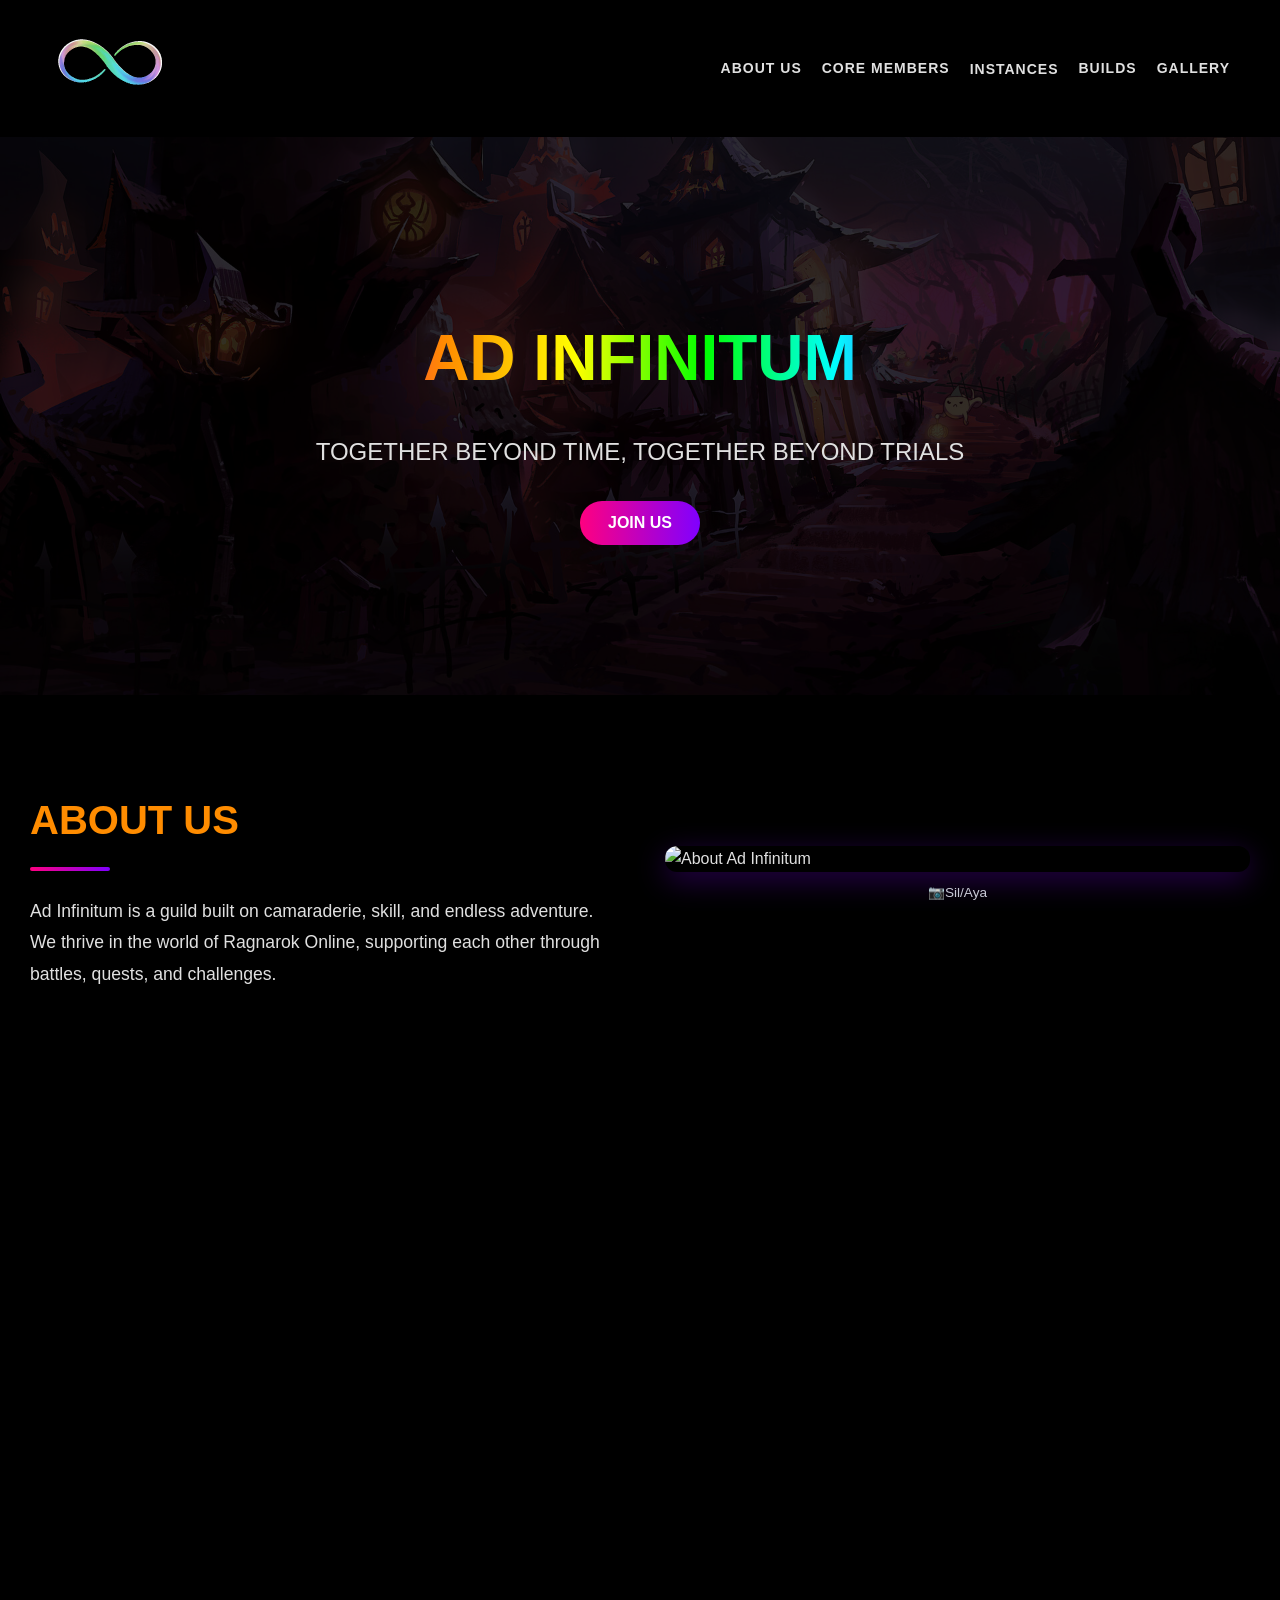
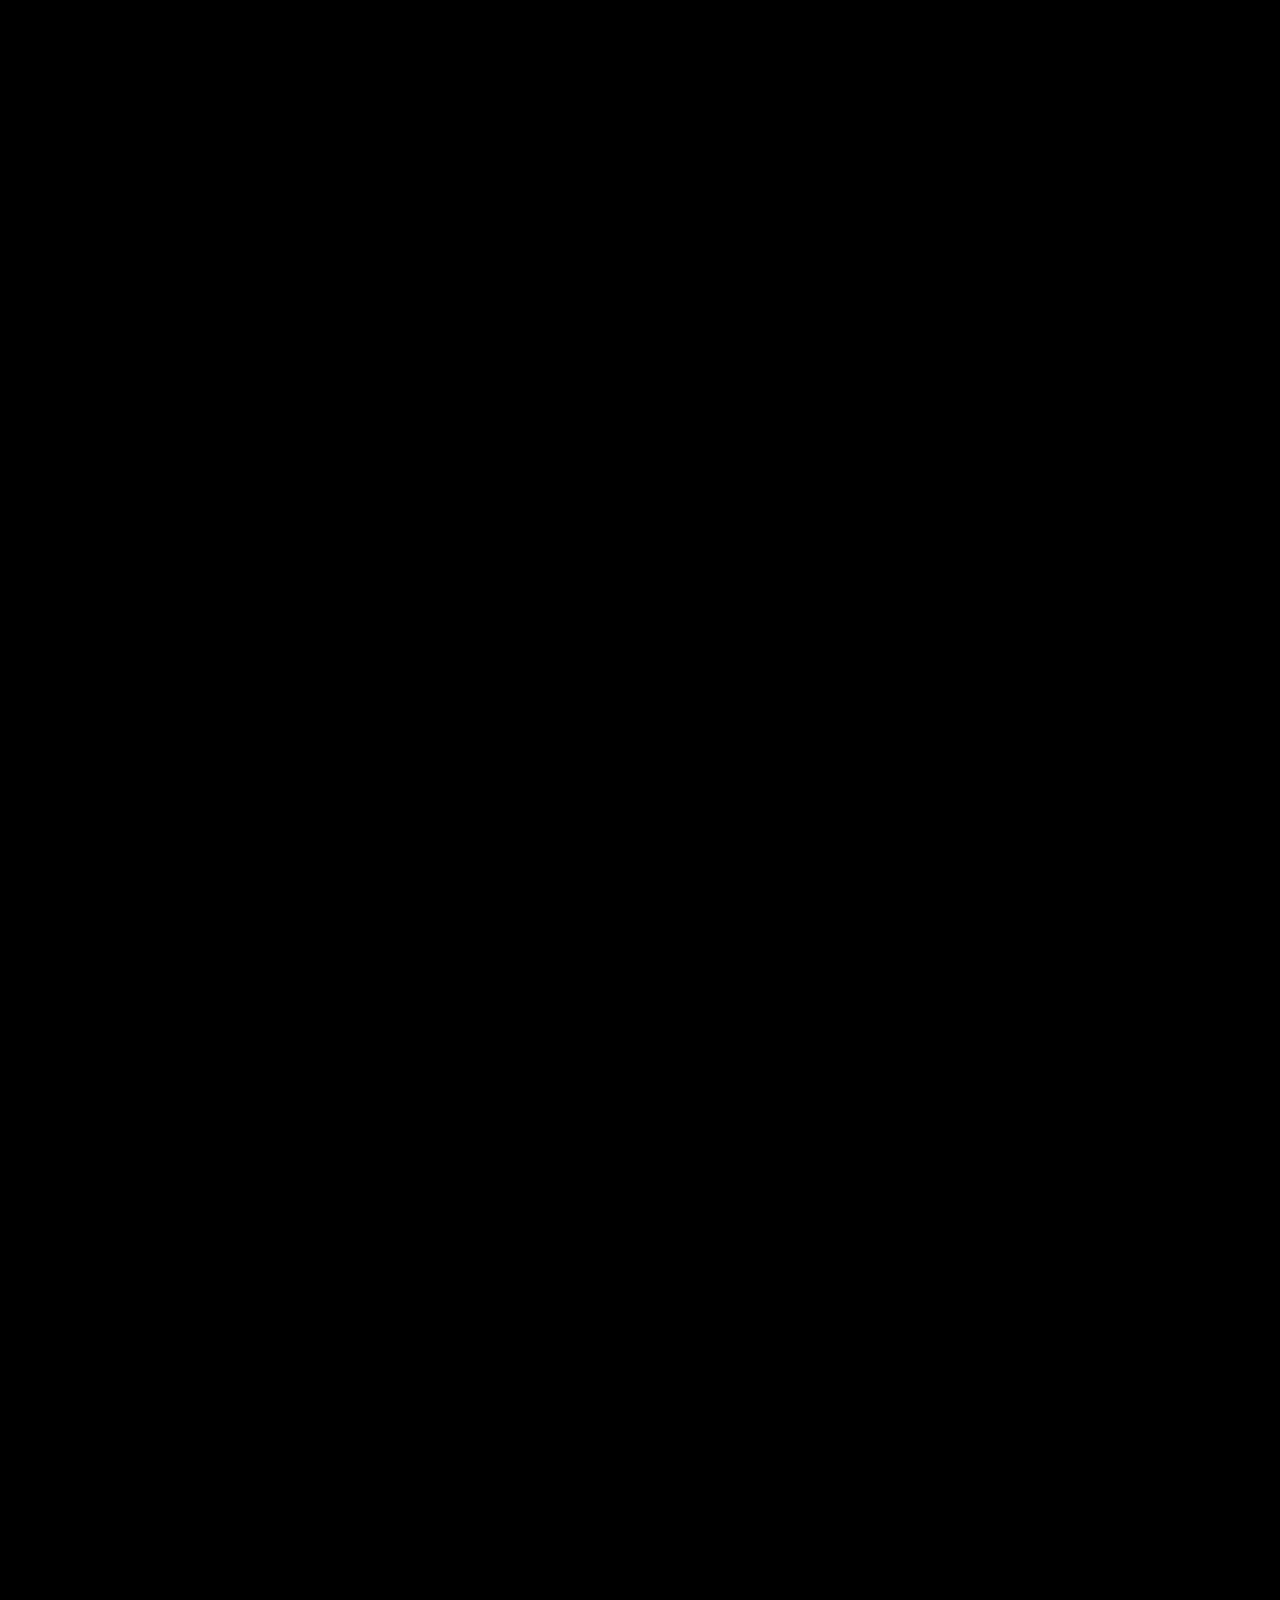
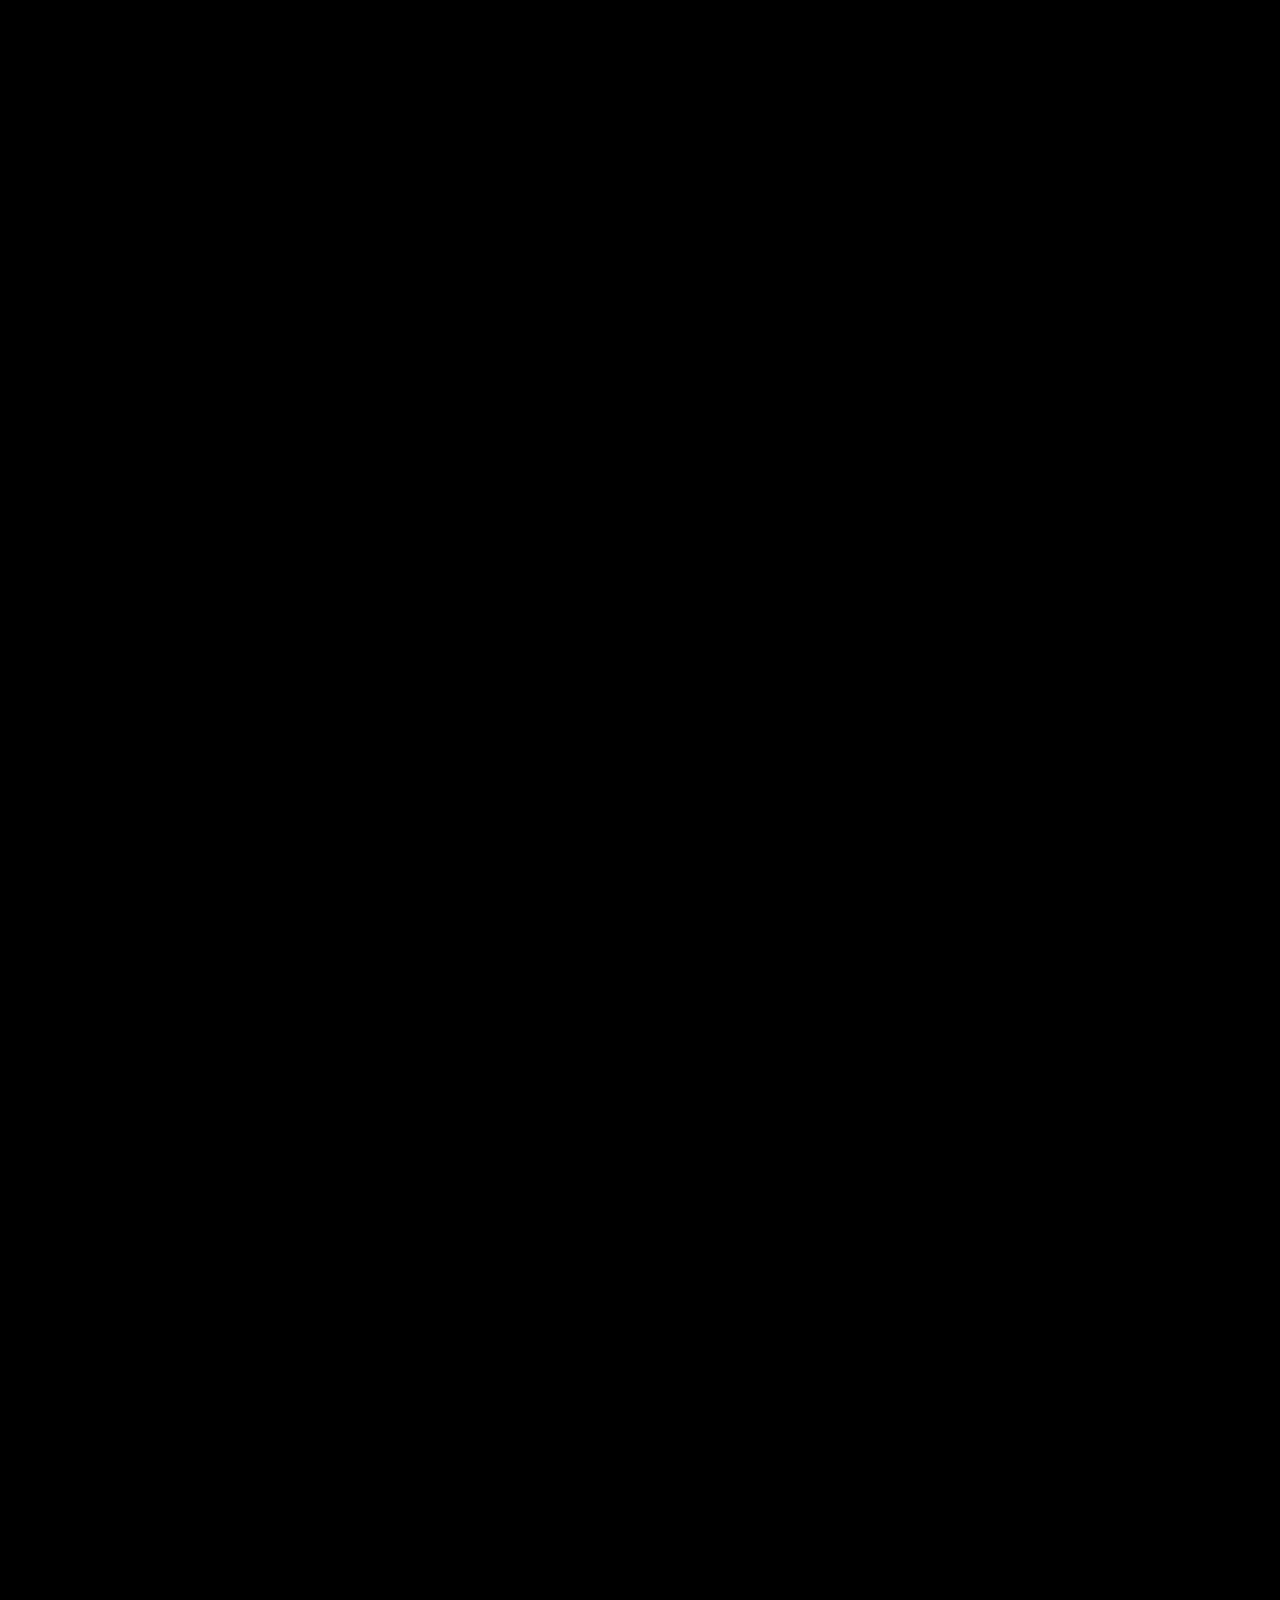
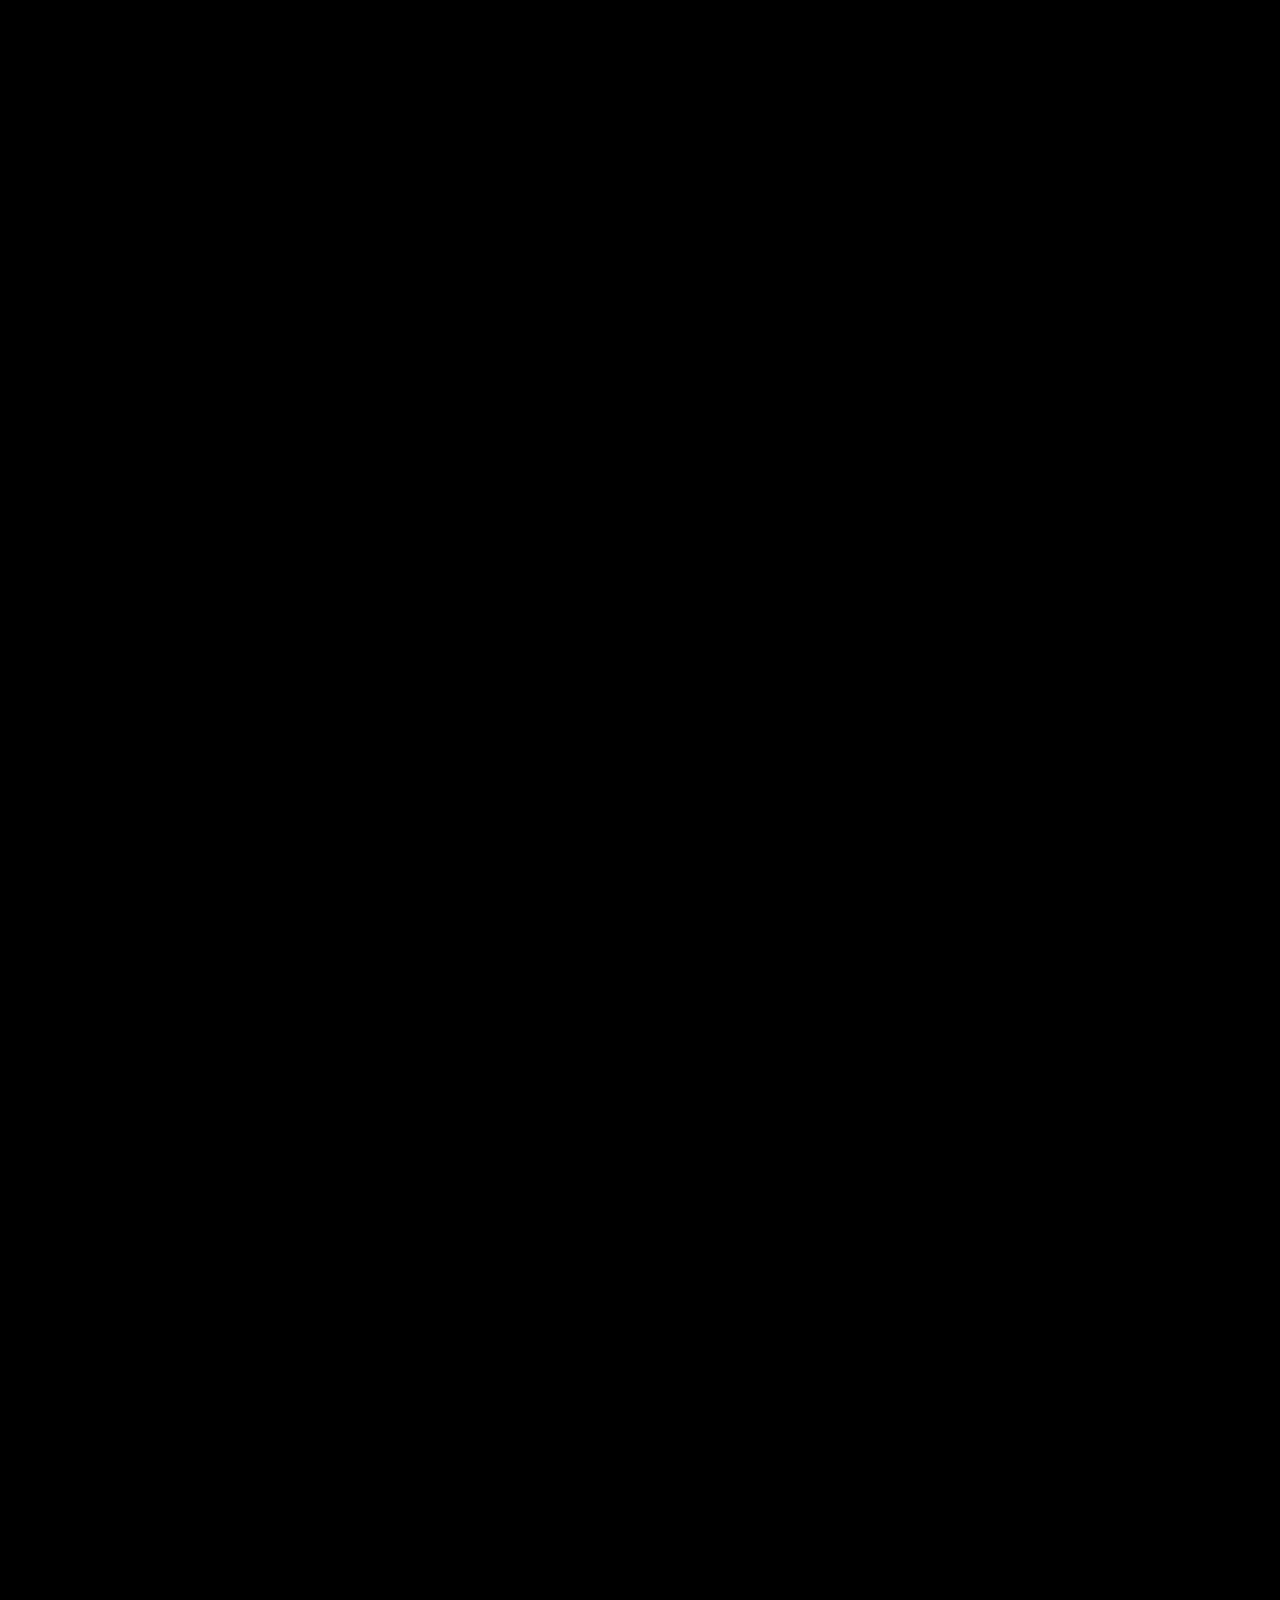
==== commit e5a204ca: "Update footer copyright attribution" ====
--- a/index.html
+++ b/index.html
@@ -423,7 +423,7 @@
     </div>
 
     <div class="footer-bottom">
-      <p>© 2026 Ad Infinitum Guild. Website created by Ja. All rights reserved.</p>
+      <p>© 2026 Ad Infinitum Guild. Website created by J. All rights reserved.</p>
     </div>
   </footer>
 
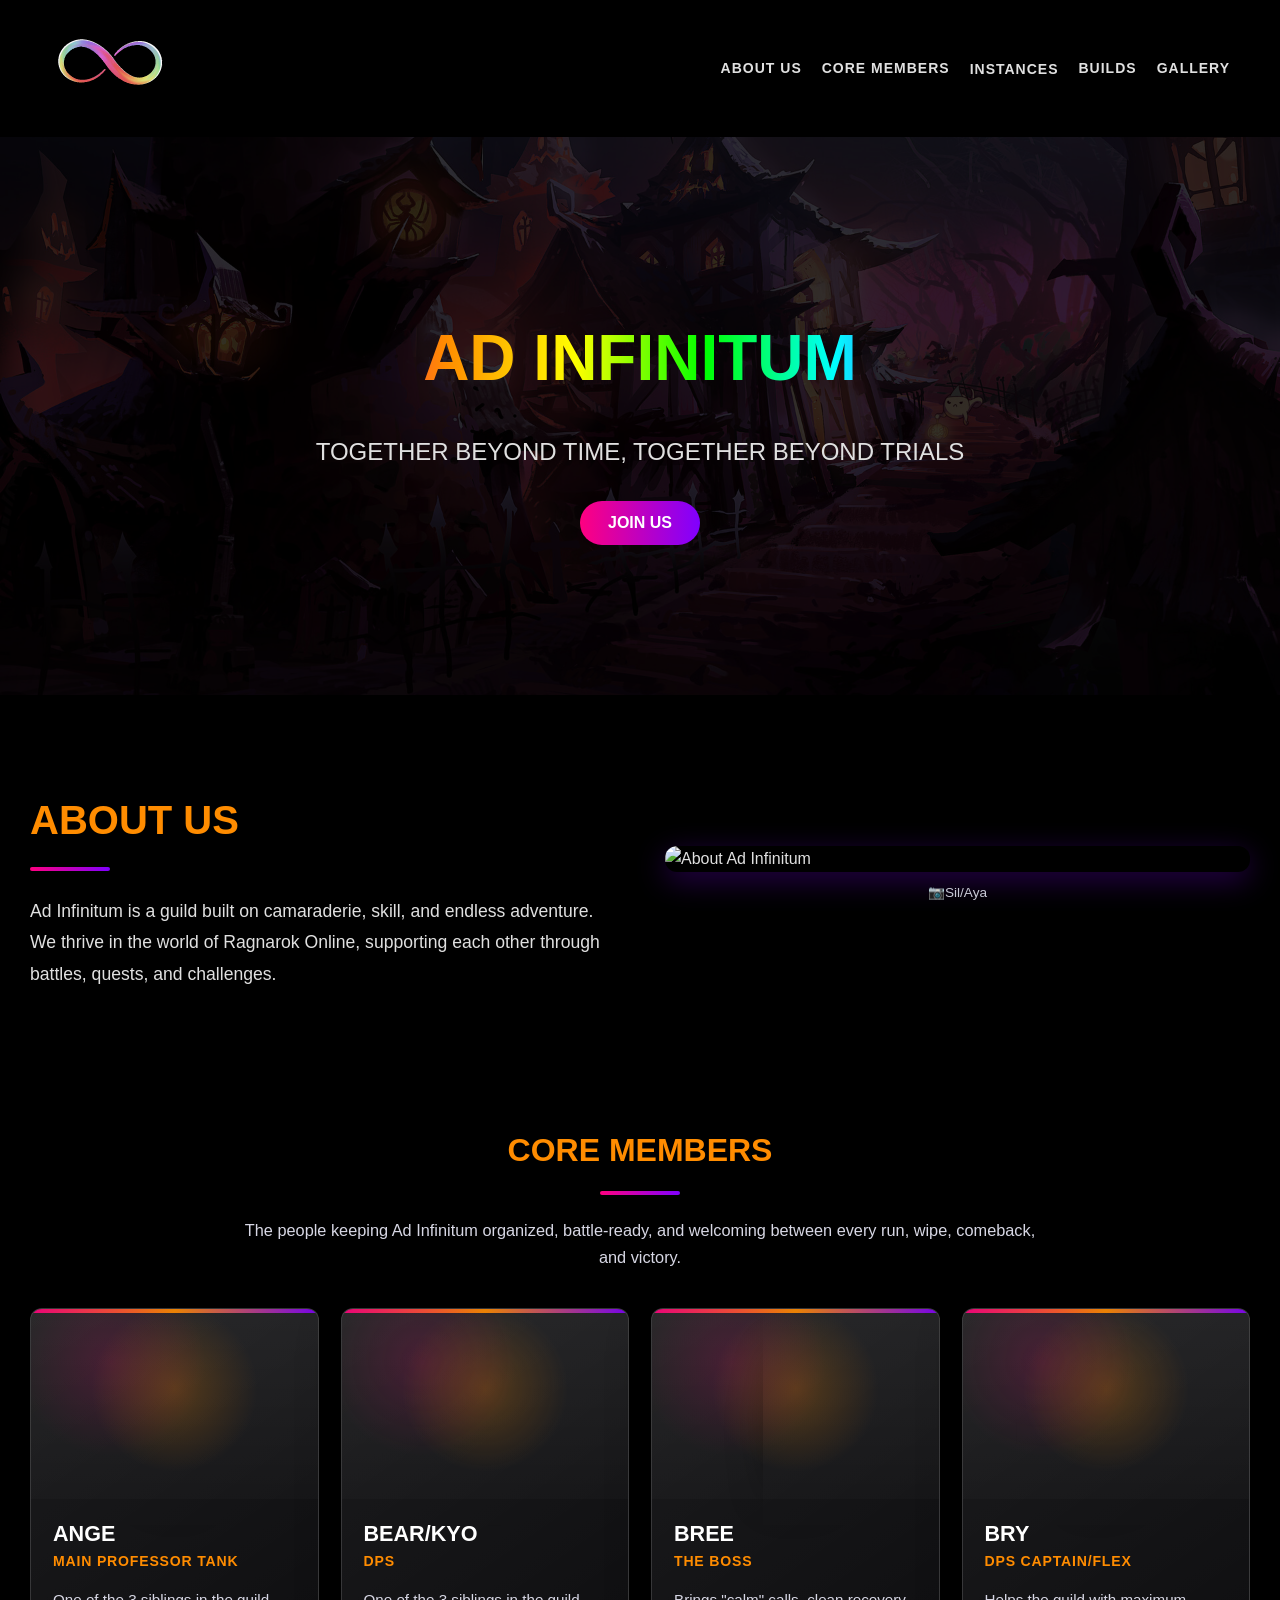
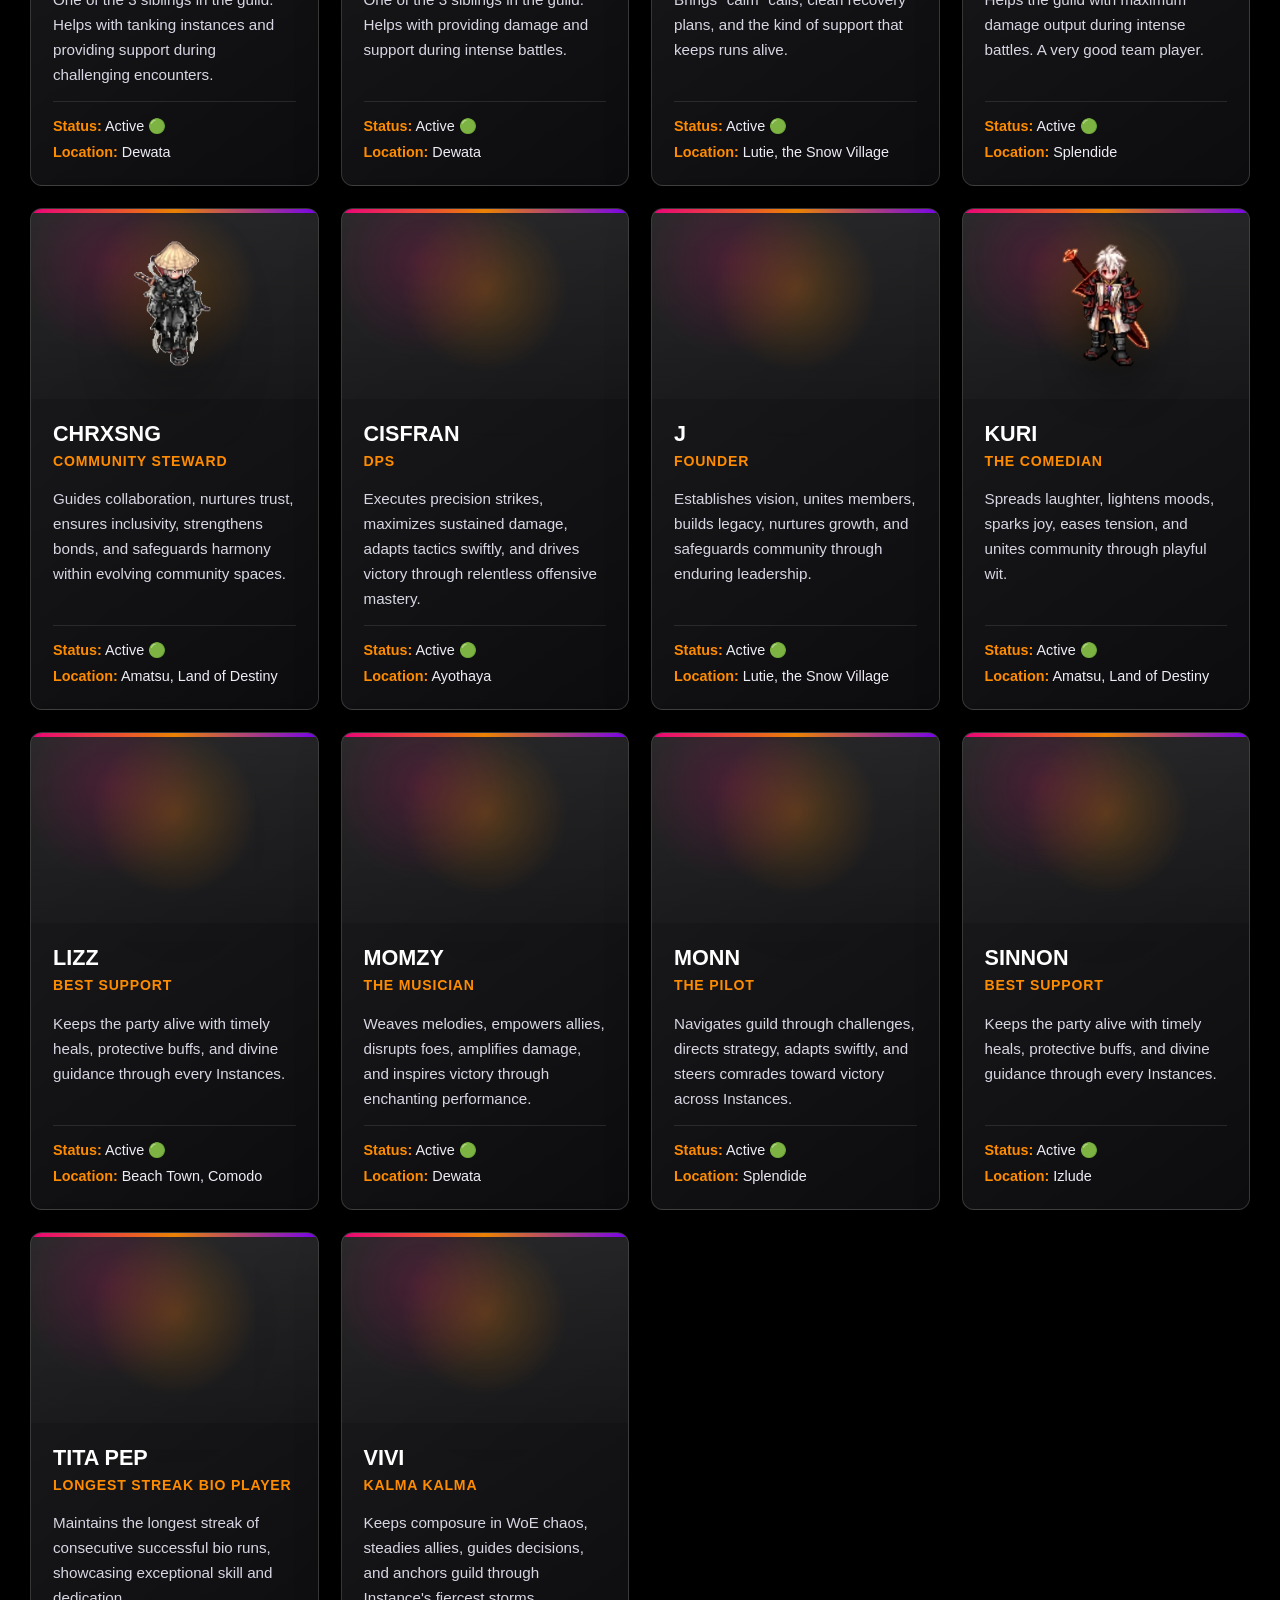
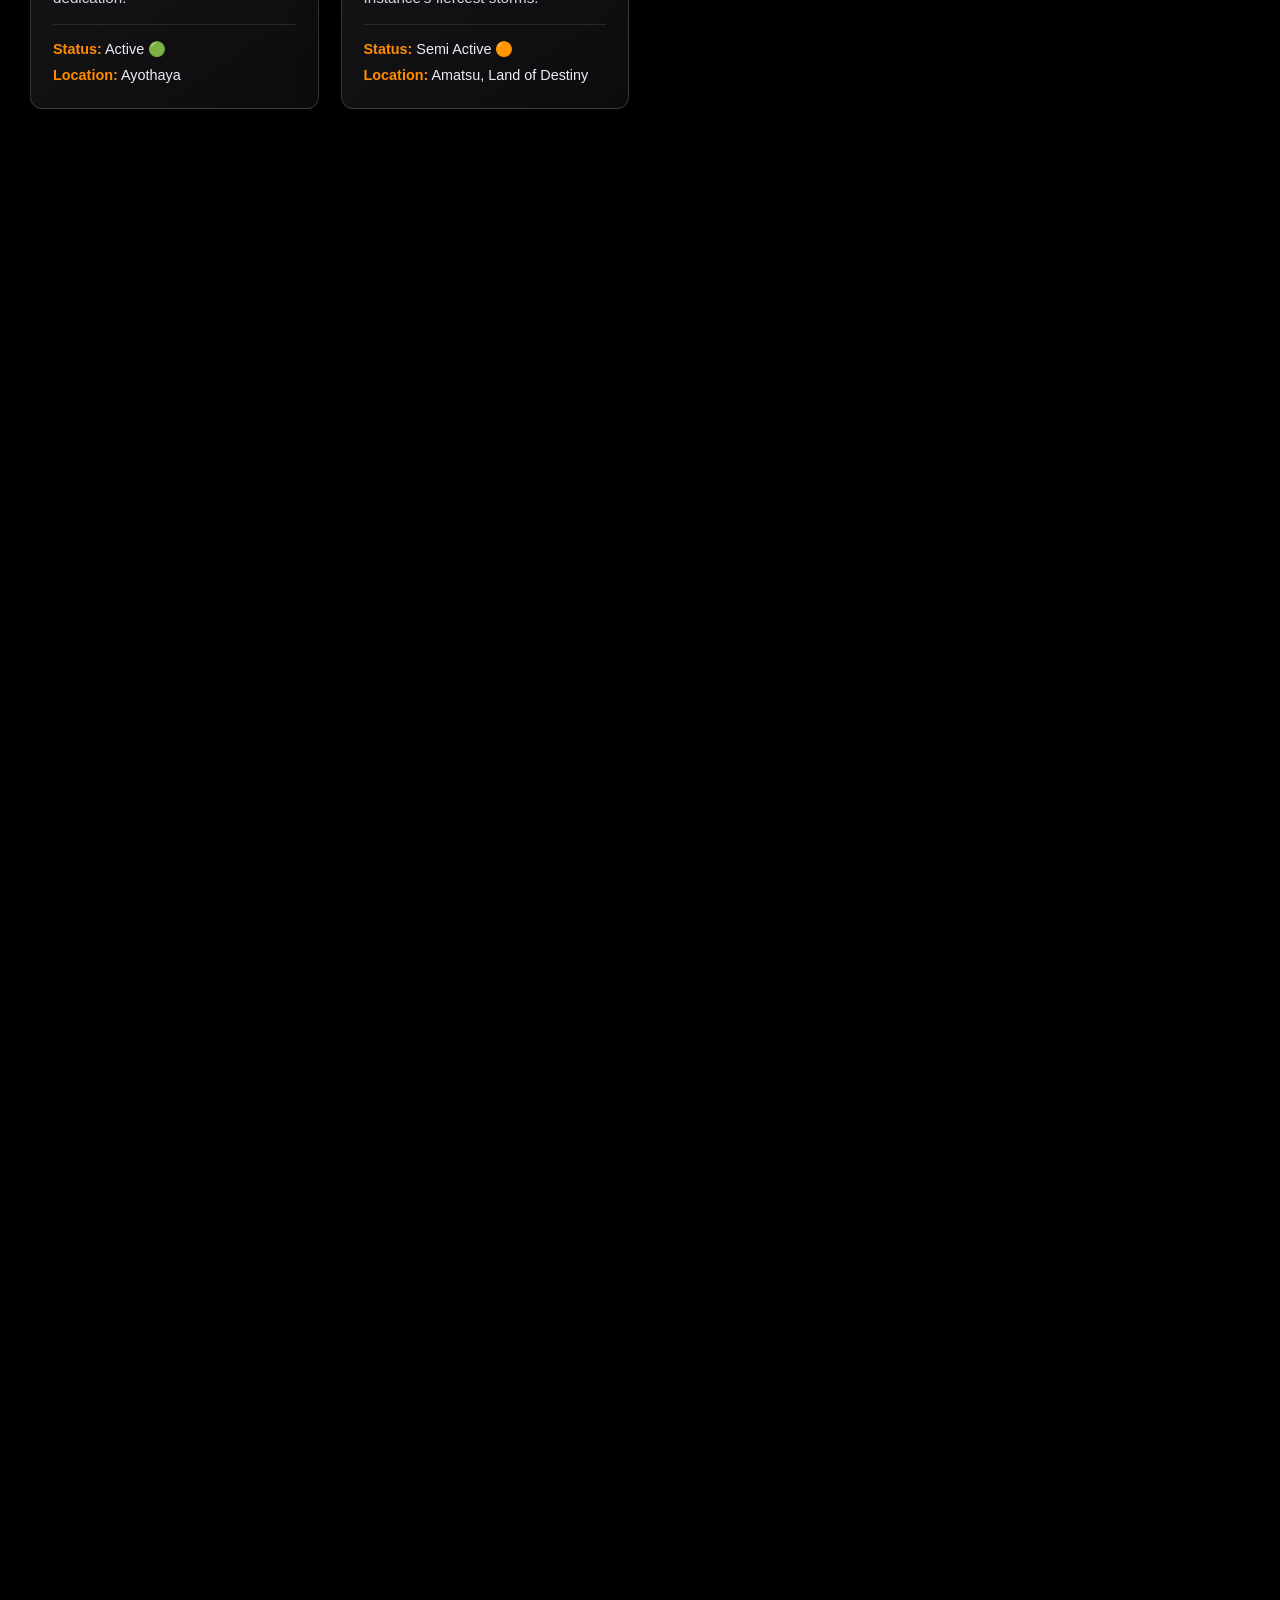
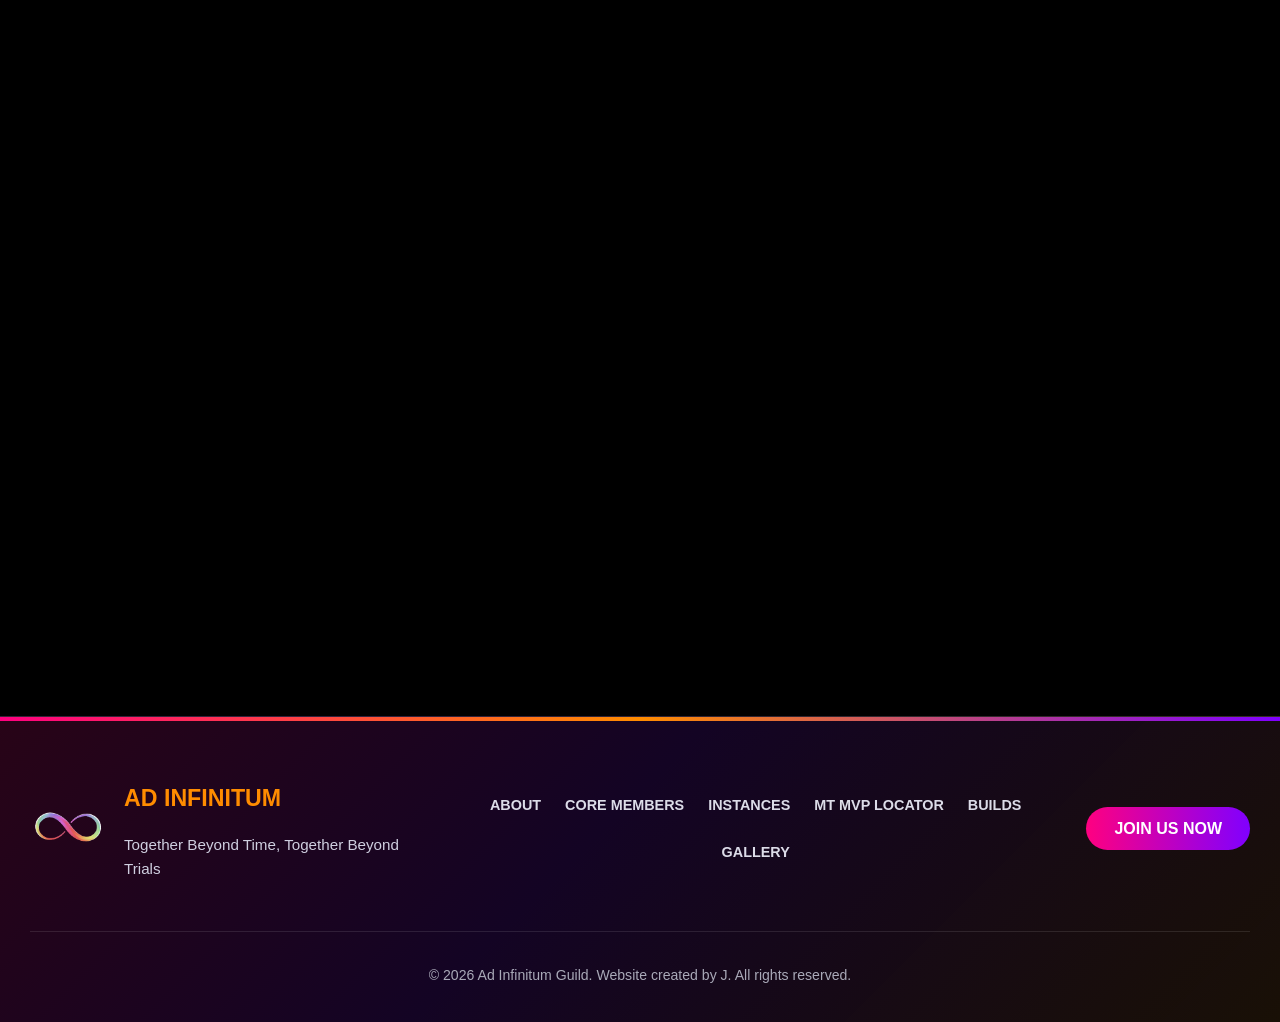
==== commit e174dedd: "Add responsive navigation toggle and update styles for mobile view" ====
--- a/index.html
+++ b/index.html
@@ -11,6 +11,12 @@
   <!-- Header -->
   <header class="site-header">
     <a href="index.html"><img src="assets/logo.gif" alt="Ad Infinitum Logo" class="header-logo" width="120" height="120" fetchpriority="high" decoding="async"></a>
+    <input class="nav-toggle" type="checkbox" id="nav-toggle" aria-label="Toggle navigation">
+    <label class="nav-toggle-label" for="nav-toggle" aria-hidden="true">
+      <span></span>
+      <span></span>
+      <span></span>
+    </label>
     <nav class="main-nav">
       <a href="#about">About Us</a>
       <a href="#members">Core Members</a>
--- a/styles.css
+++ b/styles.css
@@ -40,6 +40,16 @@
 .header-logo {
   width: 120px;
   height: auto;
+}
+
+.nav-toggle {
+  position: absolute;
+  opacity: 0;
+  pointer-events: none;
+}
+
+.nav-toggle-label {
+  display: none;
 }
 
 .main-nav {
@@ -1057,7 +1067,8 @@
 
 .gallery-grid {
   display: grid;
-  grid-template-columns: repeat(auto-fit, minmax(min(240px, 100%), 1fr));
+  grid-template-columns: repeat(4, minmax(0, 1fr));
+  grid-auto-rows: clamp(170px, 14vw, 230px);
   grid-auto-flow: dense;
   gap: 18px;
 }
@@ -1065,8 +1076,8 @@
 .gallery-item {
   position: relative;
   overflow: hidden;
-  min-height: 240px;
-  aspect-ratio: 4 / 3;
+  min-height: 0;
+  aspect-ratio: auto;
   margin: 0;
   border: 1px solid rgba(255, 255, 255, 0.14);
   border-radius: 12px;
@@ -1114,8 +1125,6 @@
 .gallery-featured {
   grid-column: span 2;
   grid-row: span 2;
-  min-height: 500px;
-  aspect-ratio: 1 / 1;
 }
 
 .gallery-wide {
@@ -1124,8 +1133,6 @@
 
 .gallery-tall {
   grid-row: span 2;
-  min-height: 500px;
-  aspect-ratio: 3 / 4;
 }
 
 .gallery-credit {
@@ -1242,6 +1249,15 @@
     width: min(680px, 100%);
     margin: 0 auto;
   }
+
+  .gallery-grid {
+    grid-template-columns: repeat(2, minmax(0, 1fr));
+    grid-auto-rows: clamp(170px, 28vw, 240px);
+  }
+
+  .gallery-tall {
+    grid-row: span 1;
+  }
 }
 
 @media (max-width: 640px) {
@@ -1253,6 +1269,7 @@
 
   .gallery-grid {
     grid-template-columns: 1fr;
+    grid-auto-rows: auto;
   }
 
   .gallery-featured,
@@ -1276,34 +1293,91 @@
 
 @media (max-width: 820px) {
   .site-header {
-    flex-direction: column;
-    gap: 10px;
-    padding: 10px 18px 16px;
+    position: relative;
+    flex-wrap: wrap;
+    gap: 12px;
+    padding: 10px 18px;
   }
 
   .header-logo {
     width: 92px;
   }
 
+  .nav-toggle-label {
+    display: inline-flex;
+    position: relative;
+    align-items: center;
+    justify-content: center;
+    width: 44px;
+    height: 44px;
+    border: 1px solid rgba(255, 255, 255, 0.22);
+    border-radius: 8px;
+    cursor: pointer;
+  }
+
+  .nav-toggle:focus-visible + .nav-toggle-label {
+    outline: 2px solid #ffd700;
+    outline-offset: 3px;
+  }
+
+  .nav-toggle-label span {
+    display: block;
+    position: absolute;
+    width: 22px;
+    height: 2px;
+    border-radius: 999px;
+    background: #e0e0e0;
+    transition: transform 0.2s ease, opacity 0.2s ease;
+  }
+
+  .nav-toggle-label span:nth-child(1) {
+    transform: translateY(-7px);
+  }
+
+  .nav-toggle-label span:nth-child(3) {
+    transform: translateY(7px);
+  }
+
+  .nav-toggle:checked + .nav-toggle-label span:nth-child(1) {
+    transform: rotate(45deg);
+  }
+
+  .nav-toggle:checked + .nav-toggle-label span:nth-child(2) {
+    opacity: 0;
+  }
+
+  .nav-toggle:checked + .nav-toggle-label span:nth-child(3) {
+    transform: rotate(-45deg);
+  }
+
   .main-nav {
-    justify-content: center;
-    flex-wrap: wrap;
-    gap: 8px 14px;
+    display: none;
+    width: 100%;
+    flex-direction: column;
+    align-items: stretch;
+    gap: 0;
+    padding: 10px 0 4px;
+    border-top: 1px solid rgba(255, 255, 255, 0.12);
+  }
+
+  .nav-toggle:checked ~ .main-nav {
+    display: flex;
   }
 
   .main-nav a {
     font-size: 12px;
     letter-spacing: 0.7px;
+    padding: 12px 4px;
   }
 
   .nav-dropdown {
-    display: contents;
+    padding: 0;
   }
 
   .submenu {
     position: static;
     min-width: 0;
-    padding: 0;
+    padding: 0 0 0 14px;
     border: 0;
     background: transparent;
     box-shadow: none;
@@ -1313,7 +1387,7 @@
   }
 
   .submenu a {
-    padding: 0;
+    padding: 10px 4px;
     white-space: normal;
   }
 
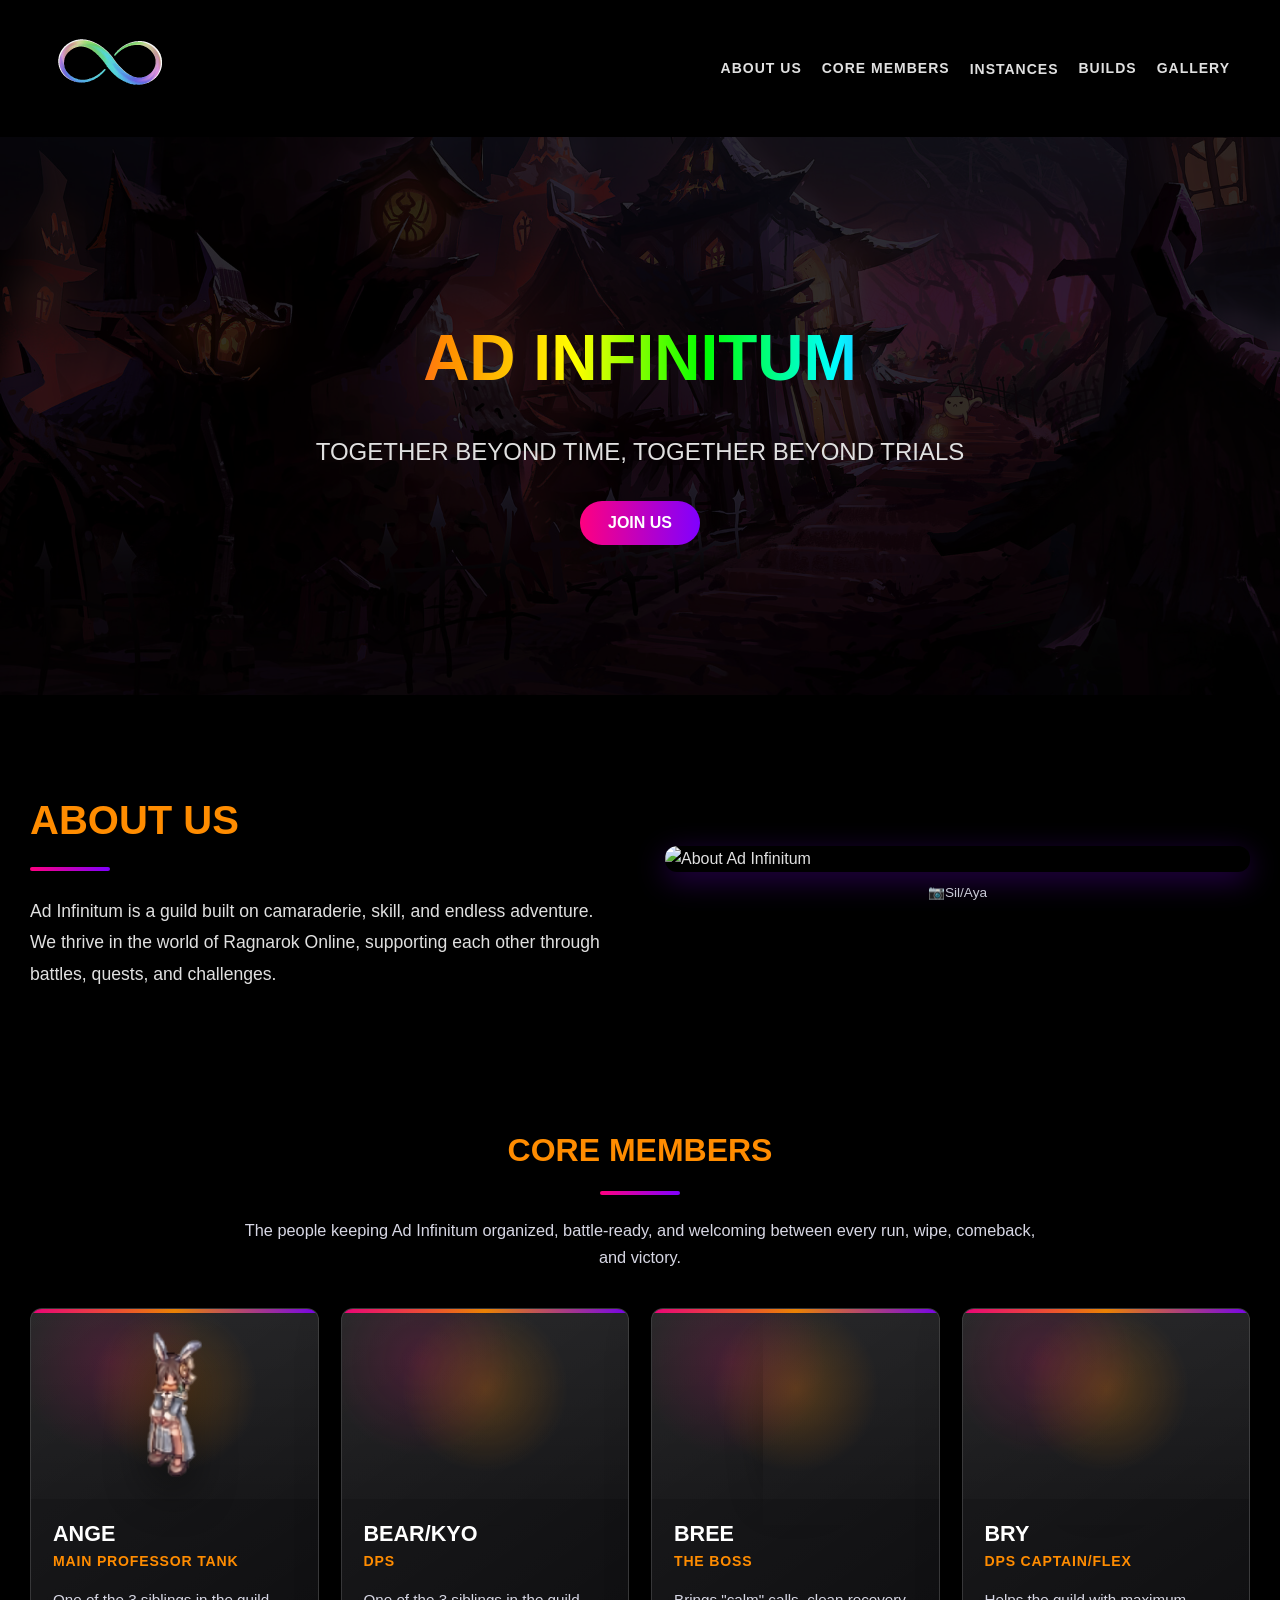
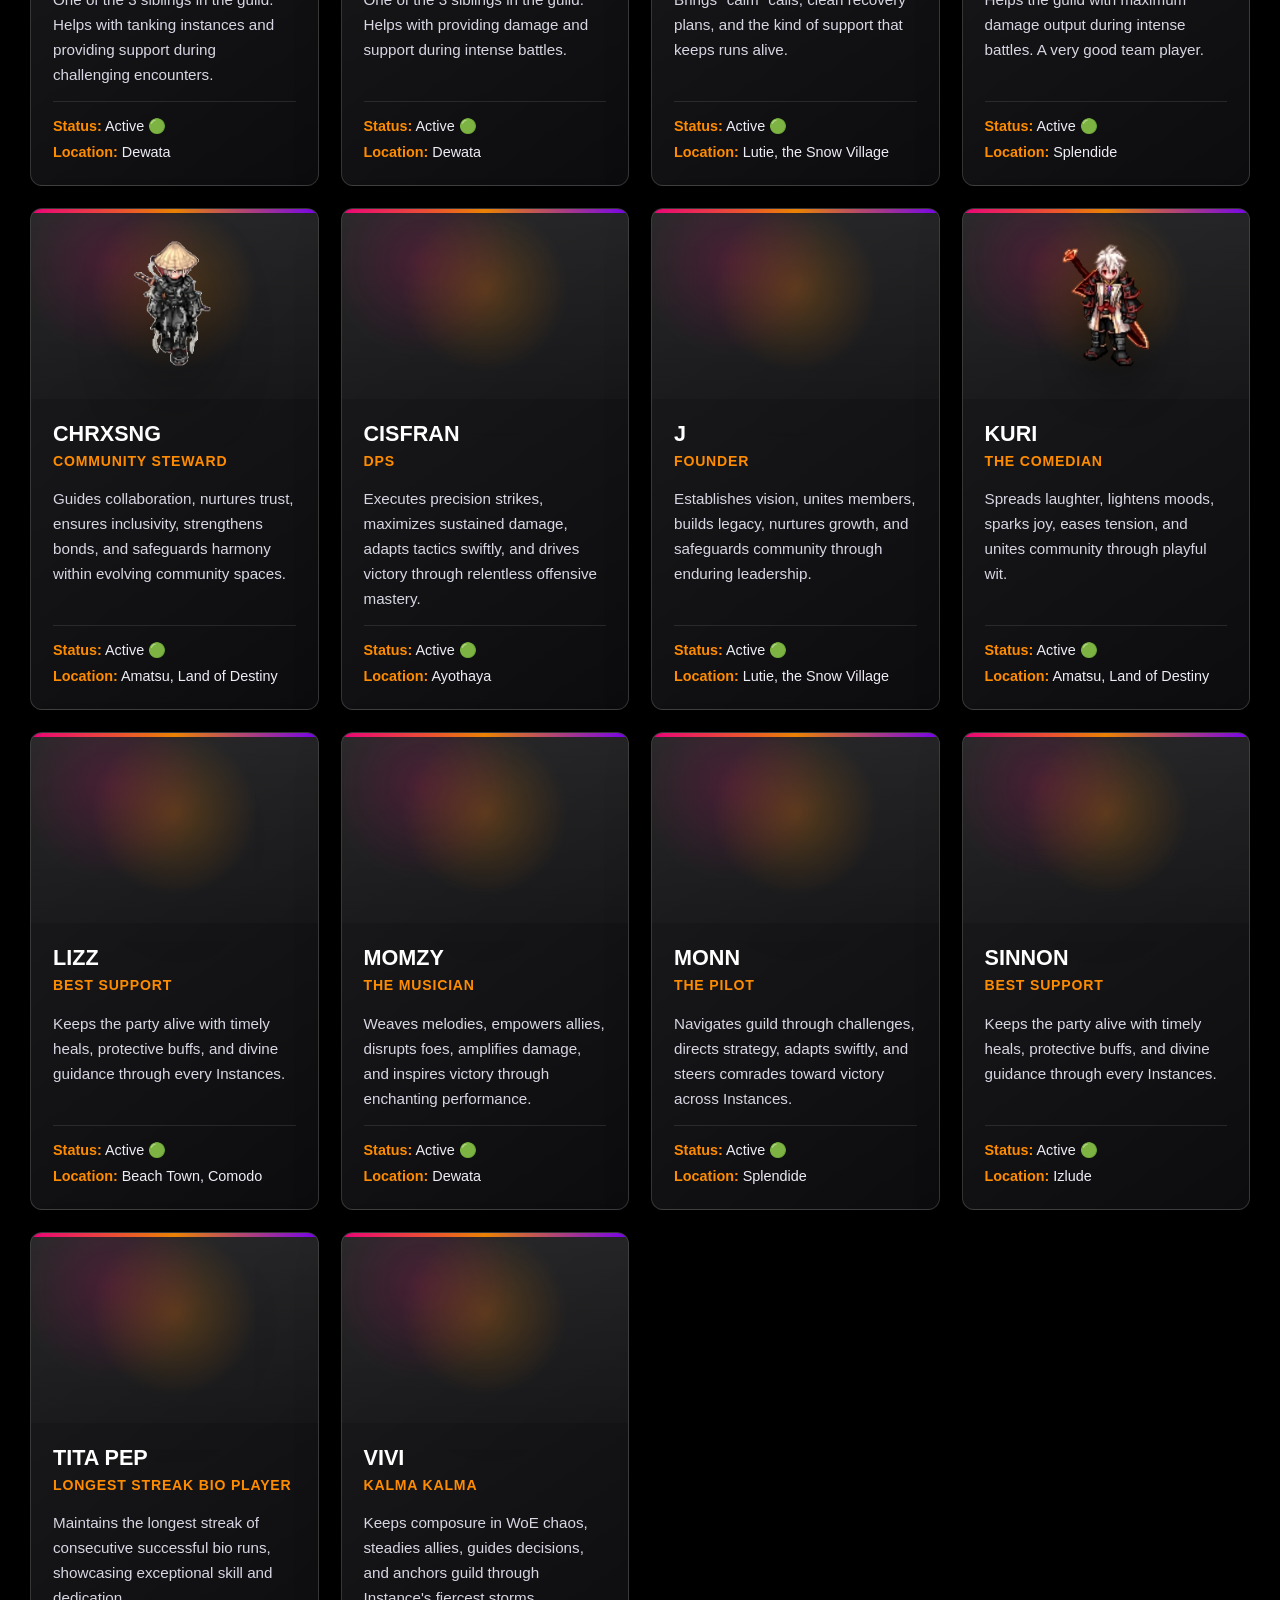
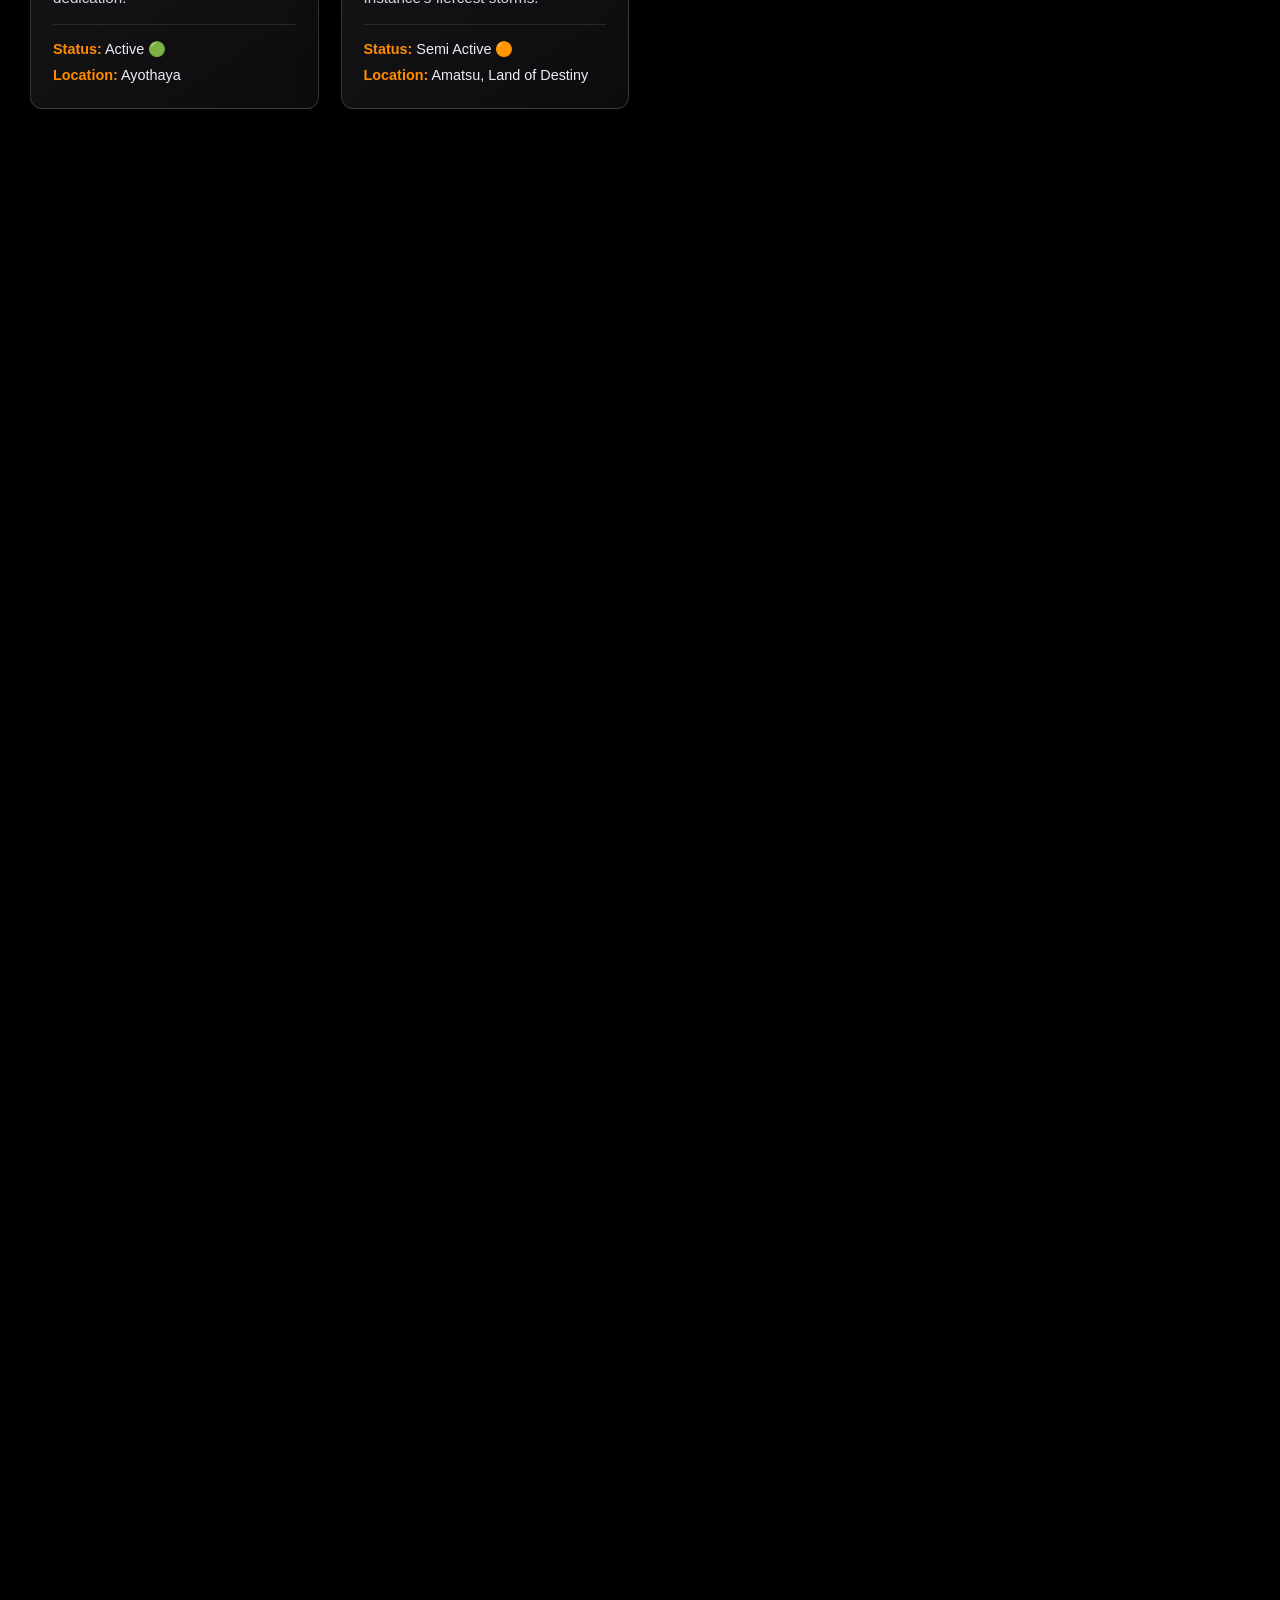
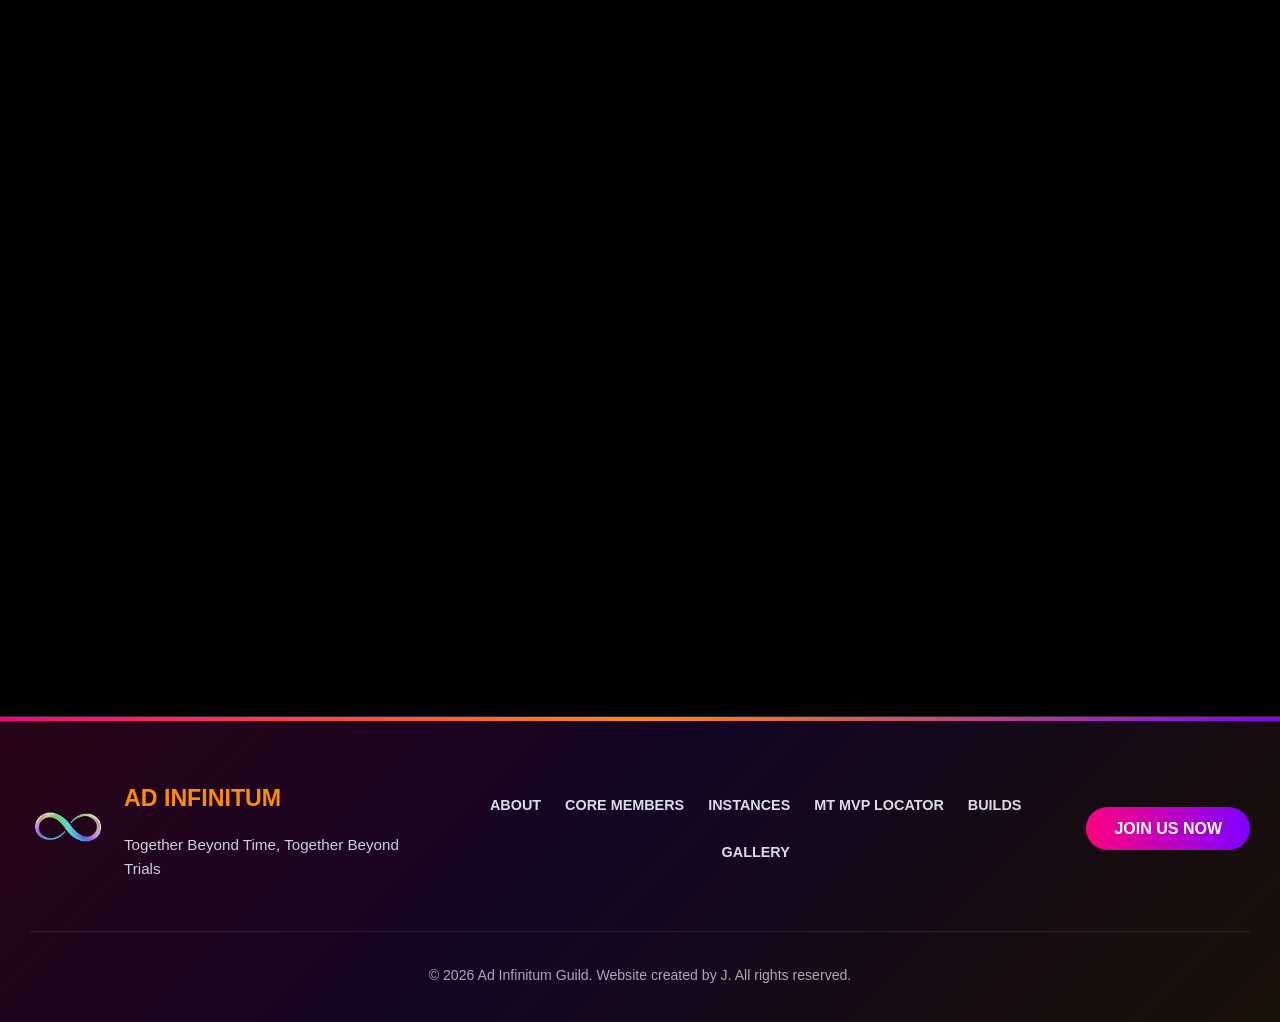
==== commit 3f679827: "Add Open Graph and Twitter meta tags for improved social sharing" ====
--- a/index.html
+++ b/index.html
@@ -4,6 +4,17 @@
   <meta charset="UTF-8">
   <meta name="viewport" content="width=device-width, initial-scale=1.0">
   <title>Ad Infinitum Guild</title>
+  <meta name="description" content="Ad Infinitum Guild website">
+  <meta property="og:type" content="website">
+  <meta property="og:url" content="https://astr1dx.github.io/AdInfinitumWebsite/">
+  <meta property="og:title" content="Ad Infinitum Guild">
+  <meta property="og:description" content="Ad Infinitum Guild website">
+  <meta property="og:image" content="https://astr1dx.github.io/AdInfinitumWebsite/assets/logo.gif">
+  <meta property="og:image:alt" content="Ad Infinitum Guild logo">
+  <meta name="twitter:card" content="summary">
+  <meta name="twitter:title" content="Ad Infinitum Guild">
+  <meta name="twitter:description" content="Ad Infinitum Guild website">
+  <meta name="twitter:image" content="https://astr1dx.github.io/AdInfinitumWebsite/assets/logo.gif">
   <link rel="preload" href="assets/hero-bg.jpg" as="image">
   <link rel="stylesheet" href="styles.css">
 </head>
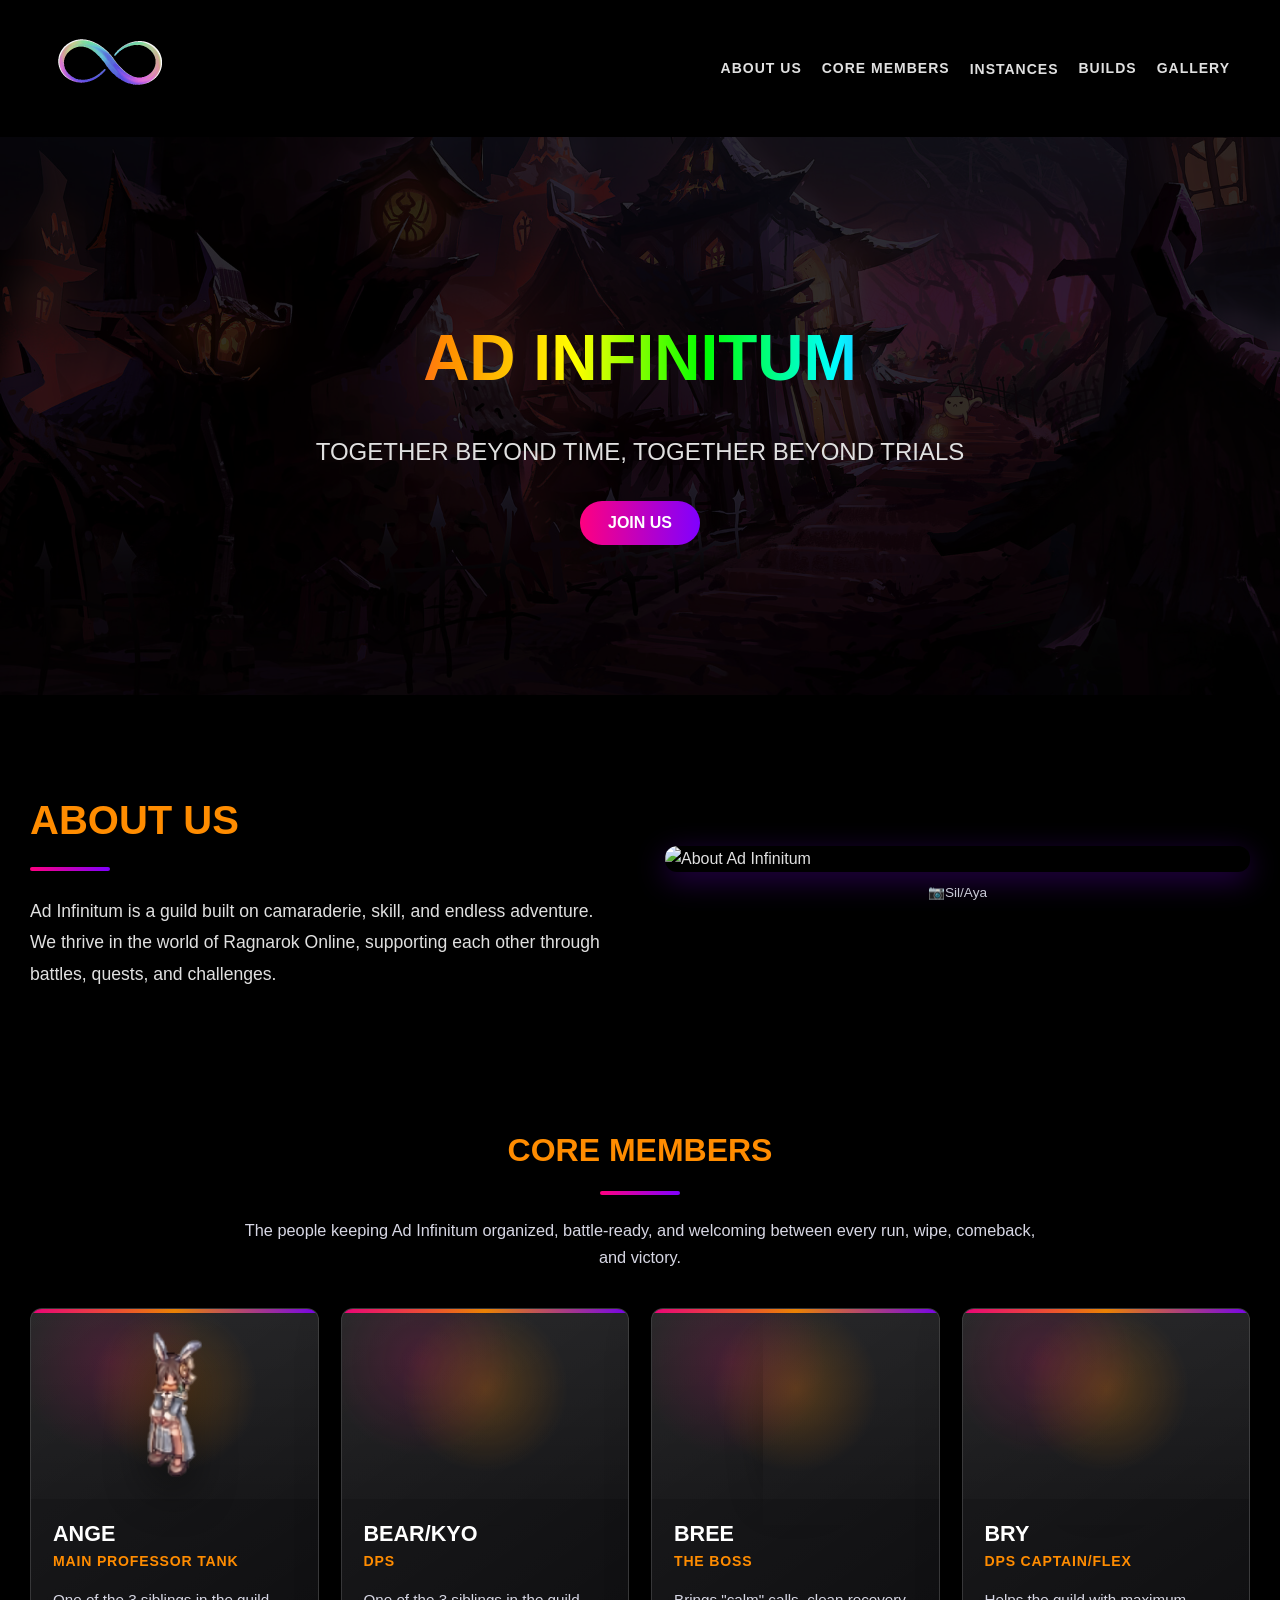
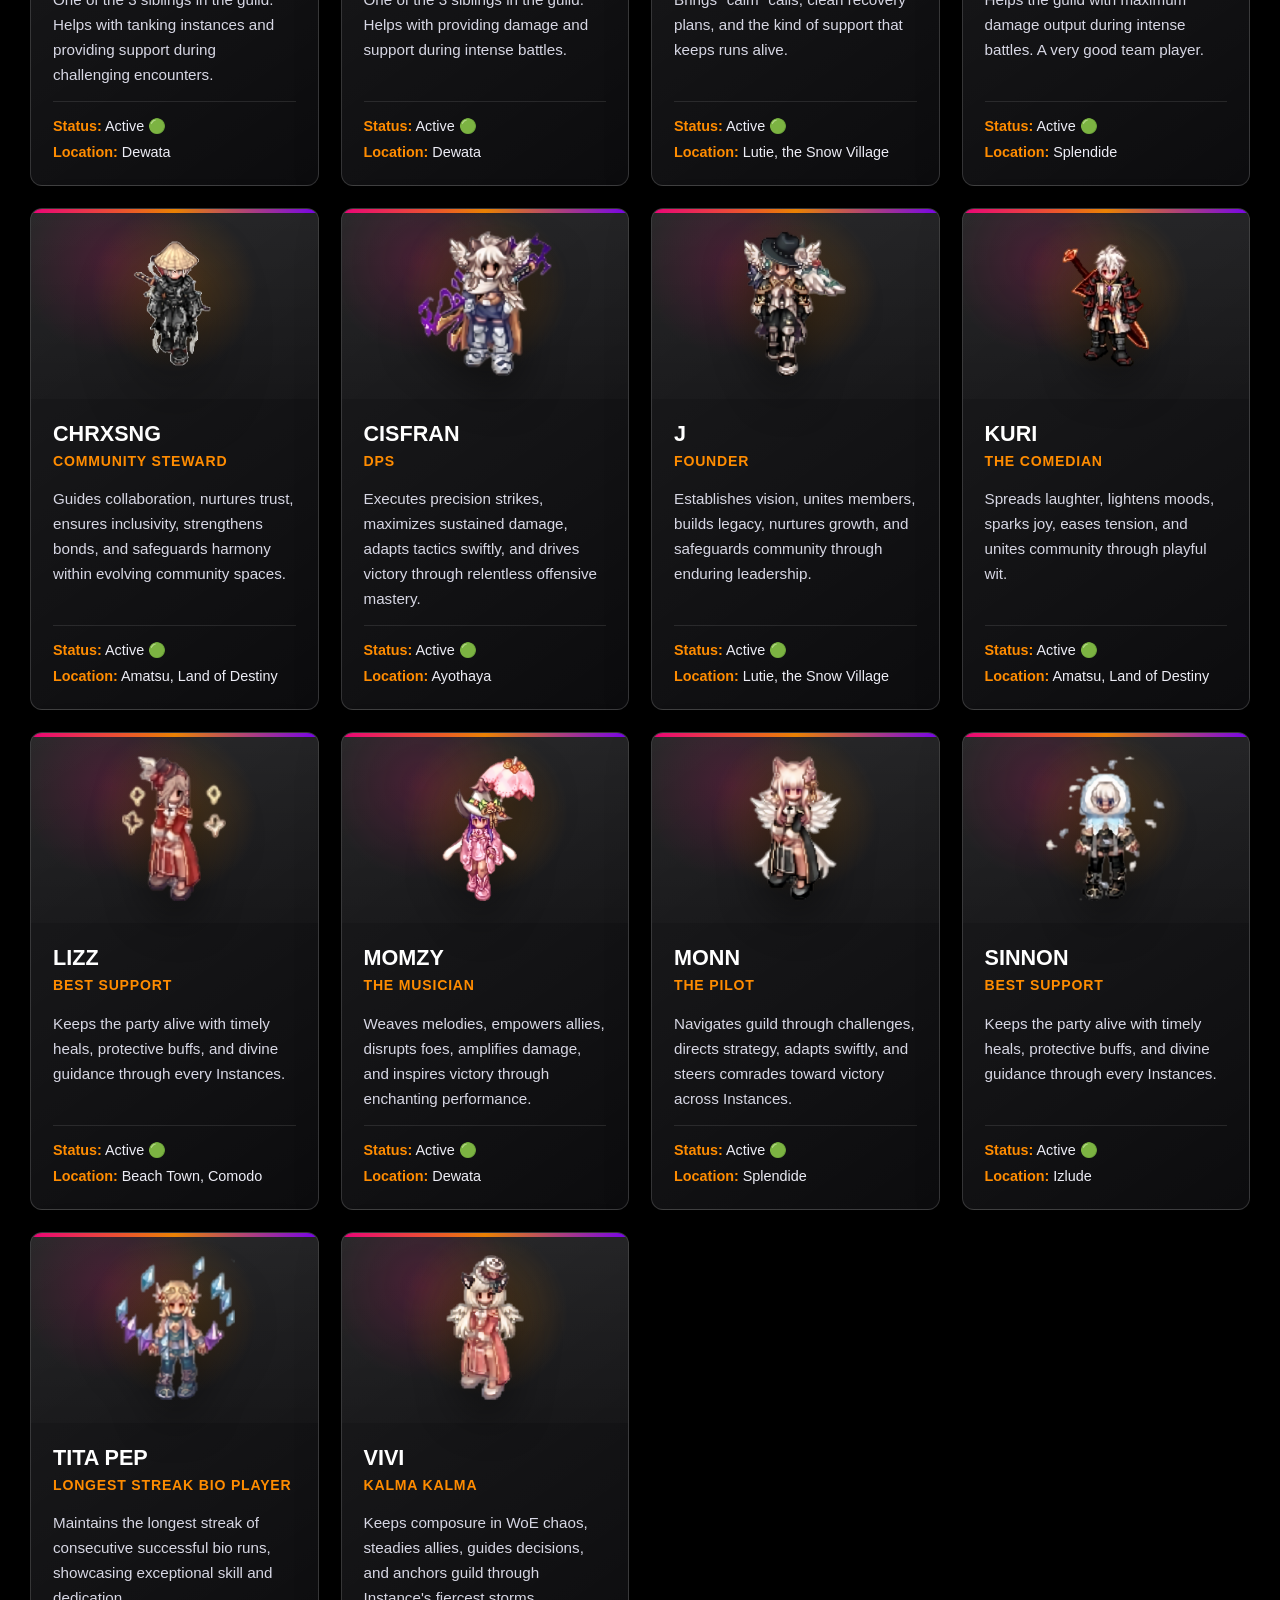
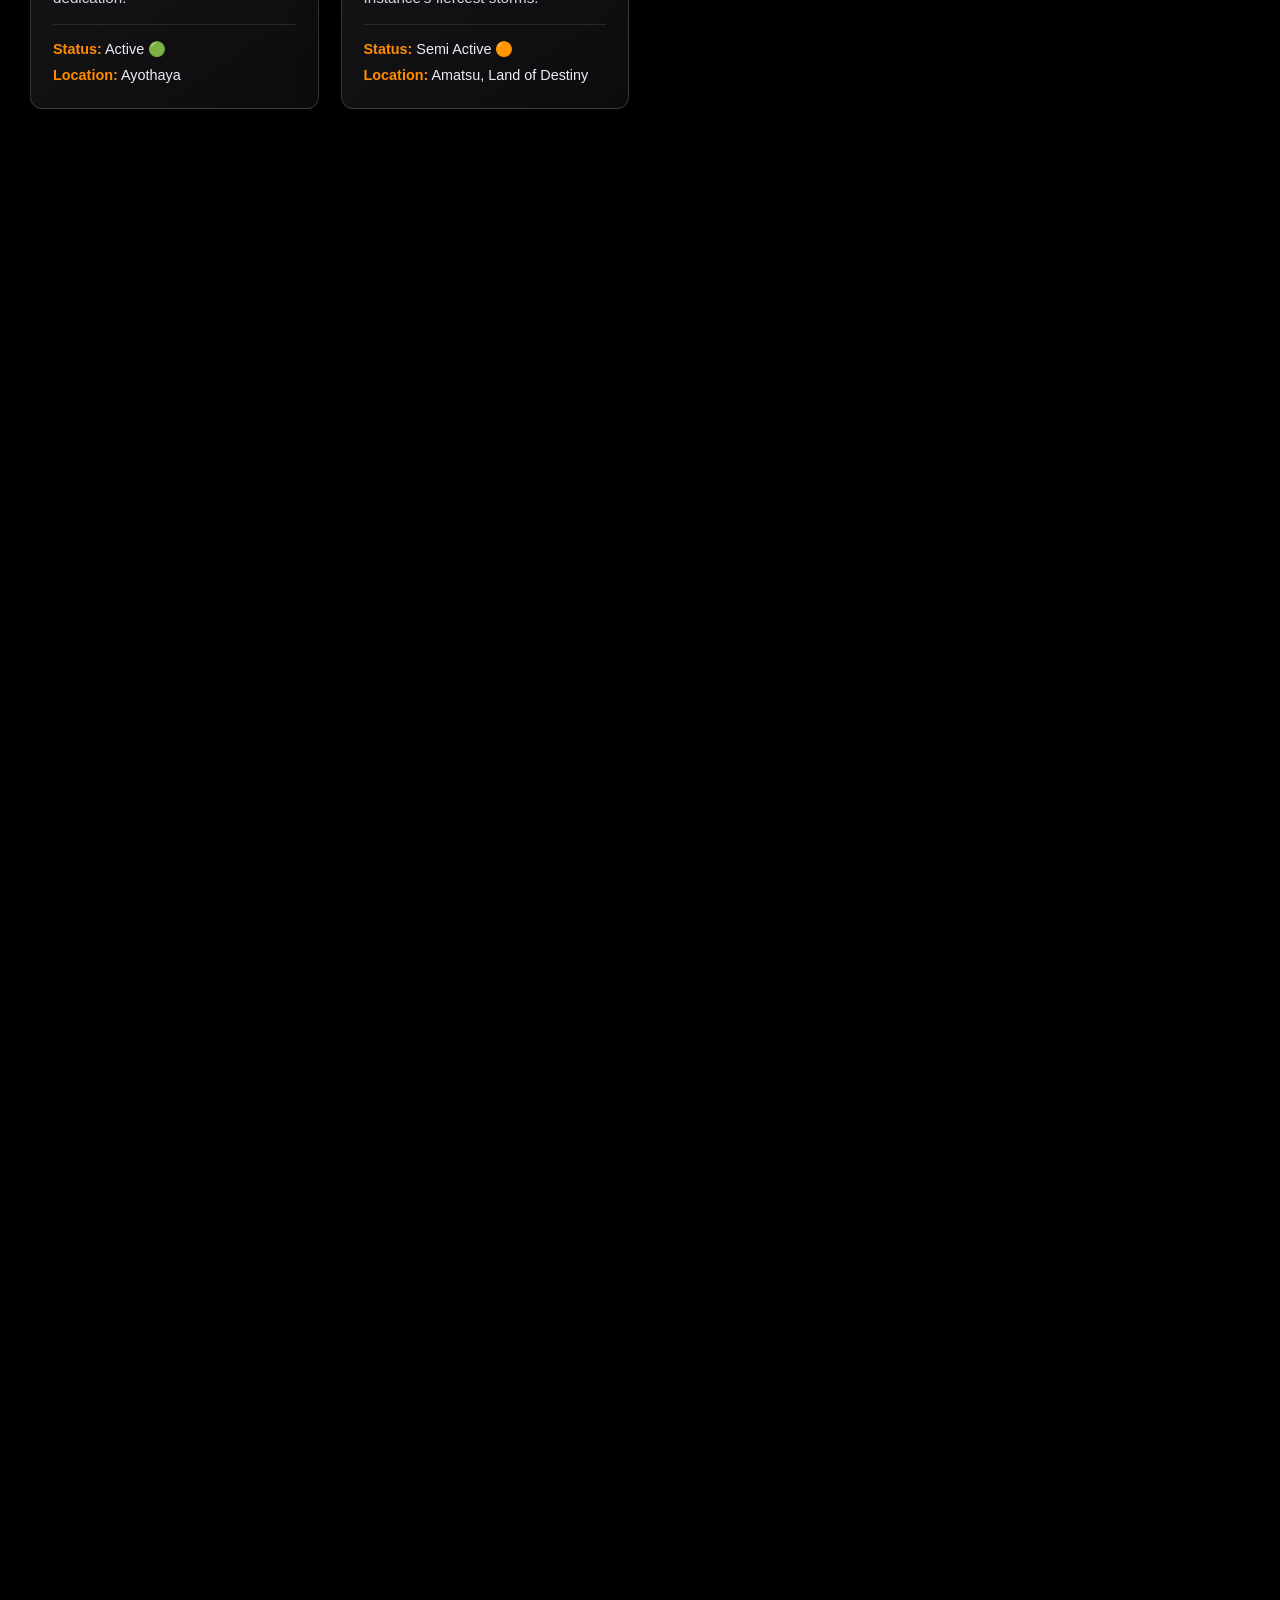
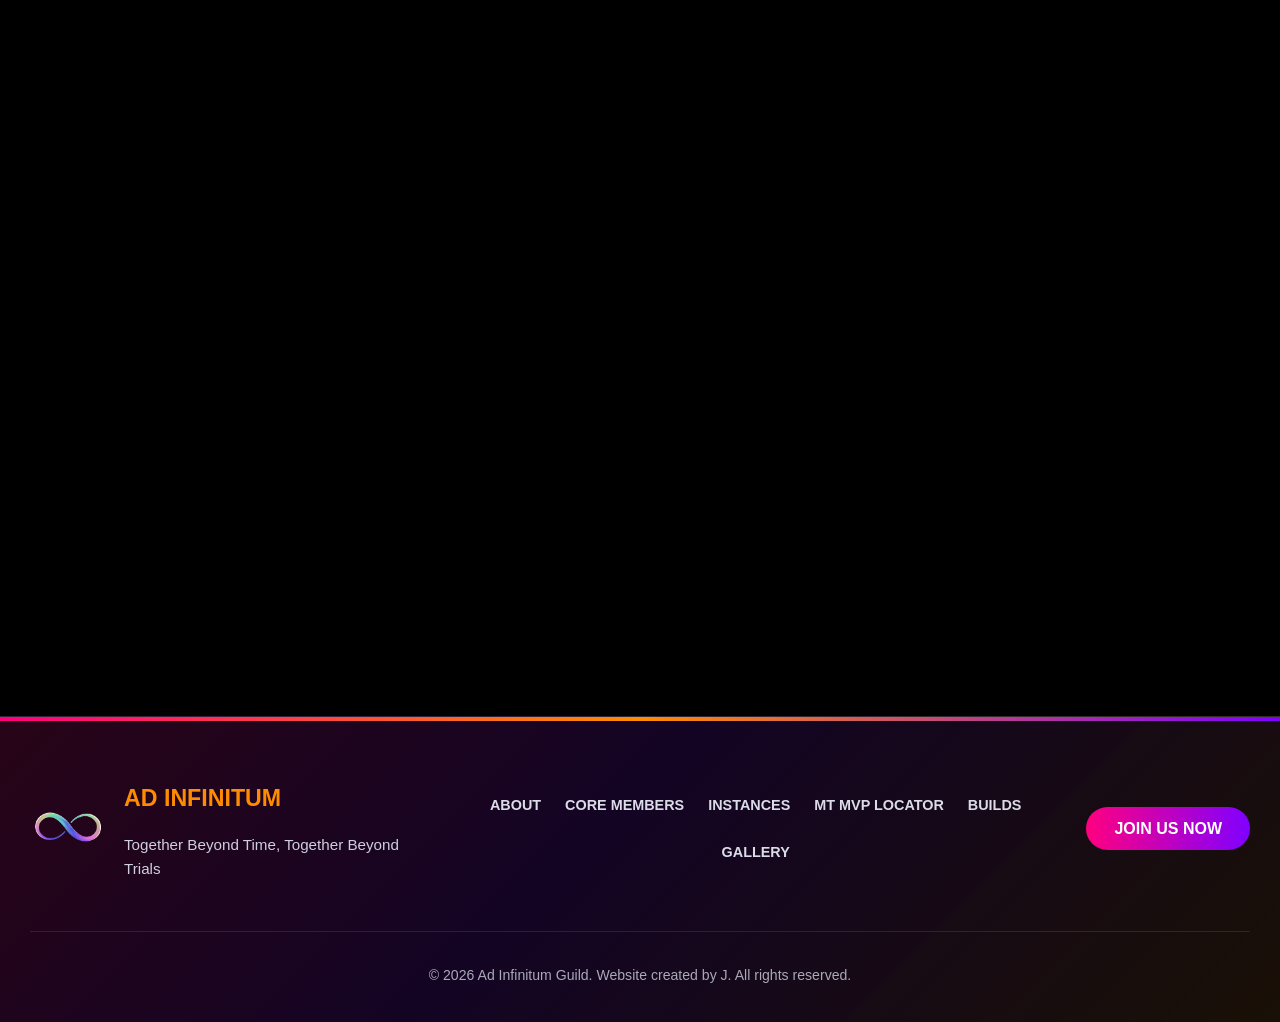
==== commit 207a37c5: "Add favicon link to builds, index, instances, and mt-mvp-locator pages" ====
--- a/index.html
+++ b/index.html
@@ -15,6 +15,7 @@
   <meta name="twitter:title" content="Ad Infinitum Guild">
   <meta name="twitter:description" content="Ad Infinitum Guild website">
   <meta name="twitter:image" content="https://astr1dx.github.io/AdInfinitumWebsite/assets/logo.gif">
+  <link rel="icon" href="assets/logo.gif" type="image/gif">
   <link rel="preload" href="assets/hero-bg.jpg" as="image">
   <link rel="stylesheet" href="styles.css">
 </head>
